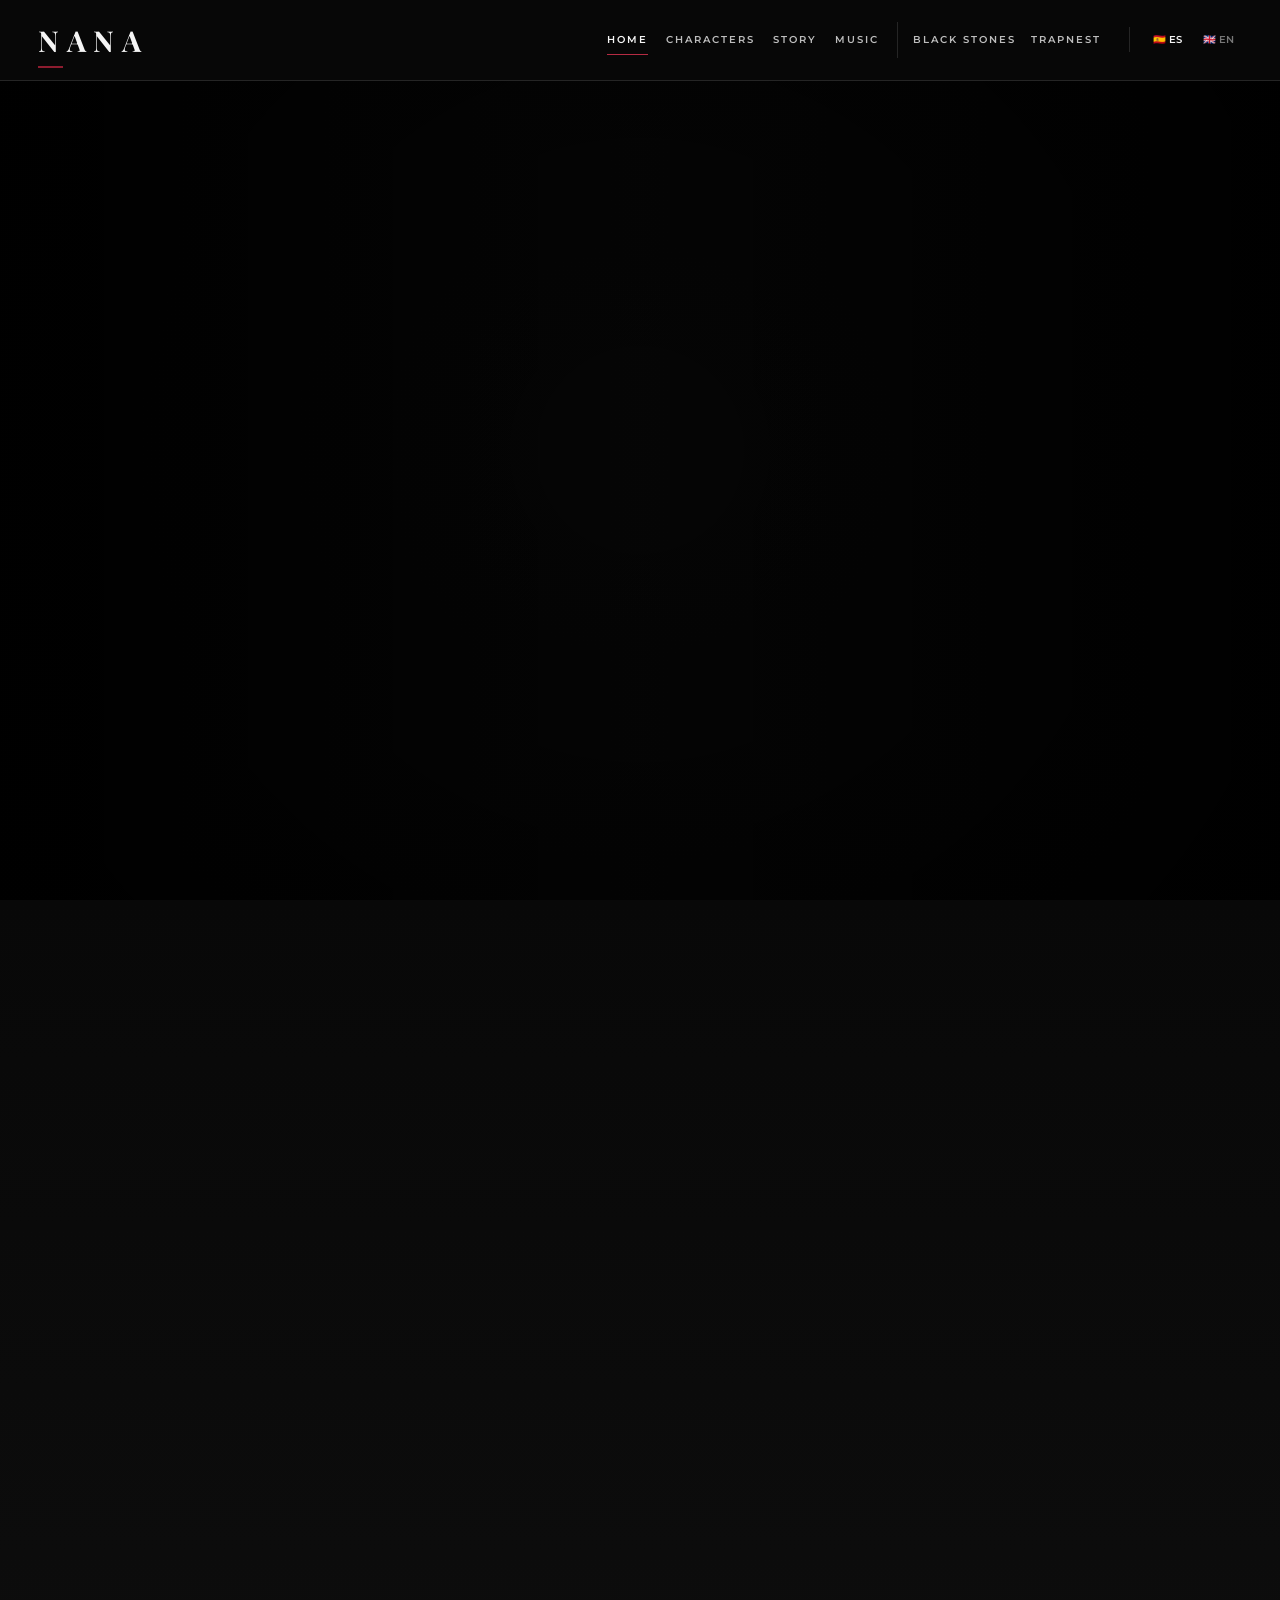
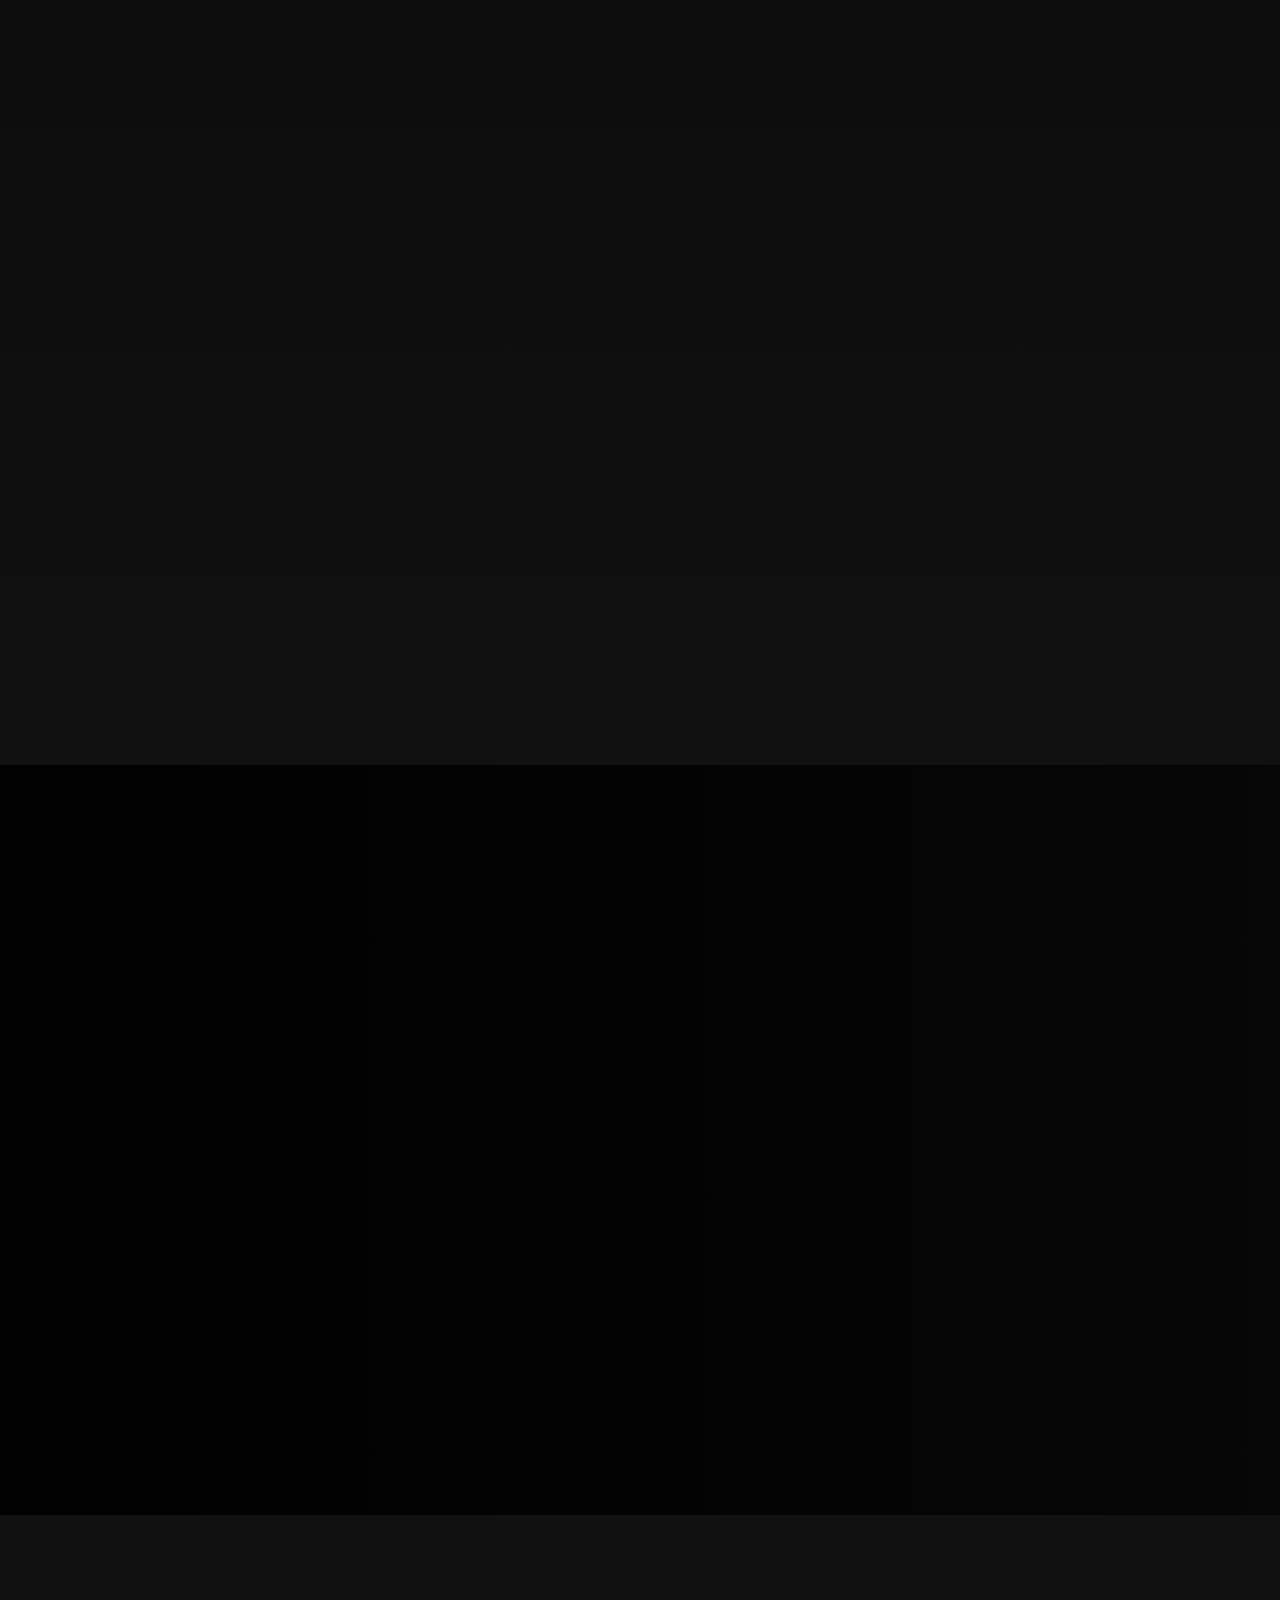
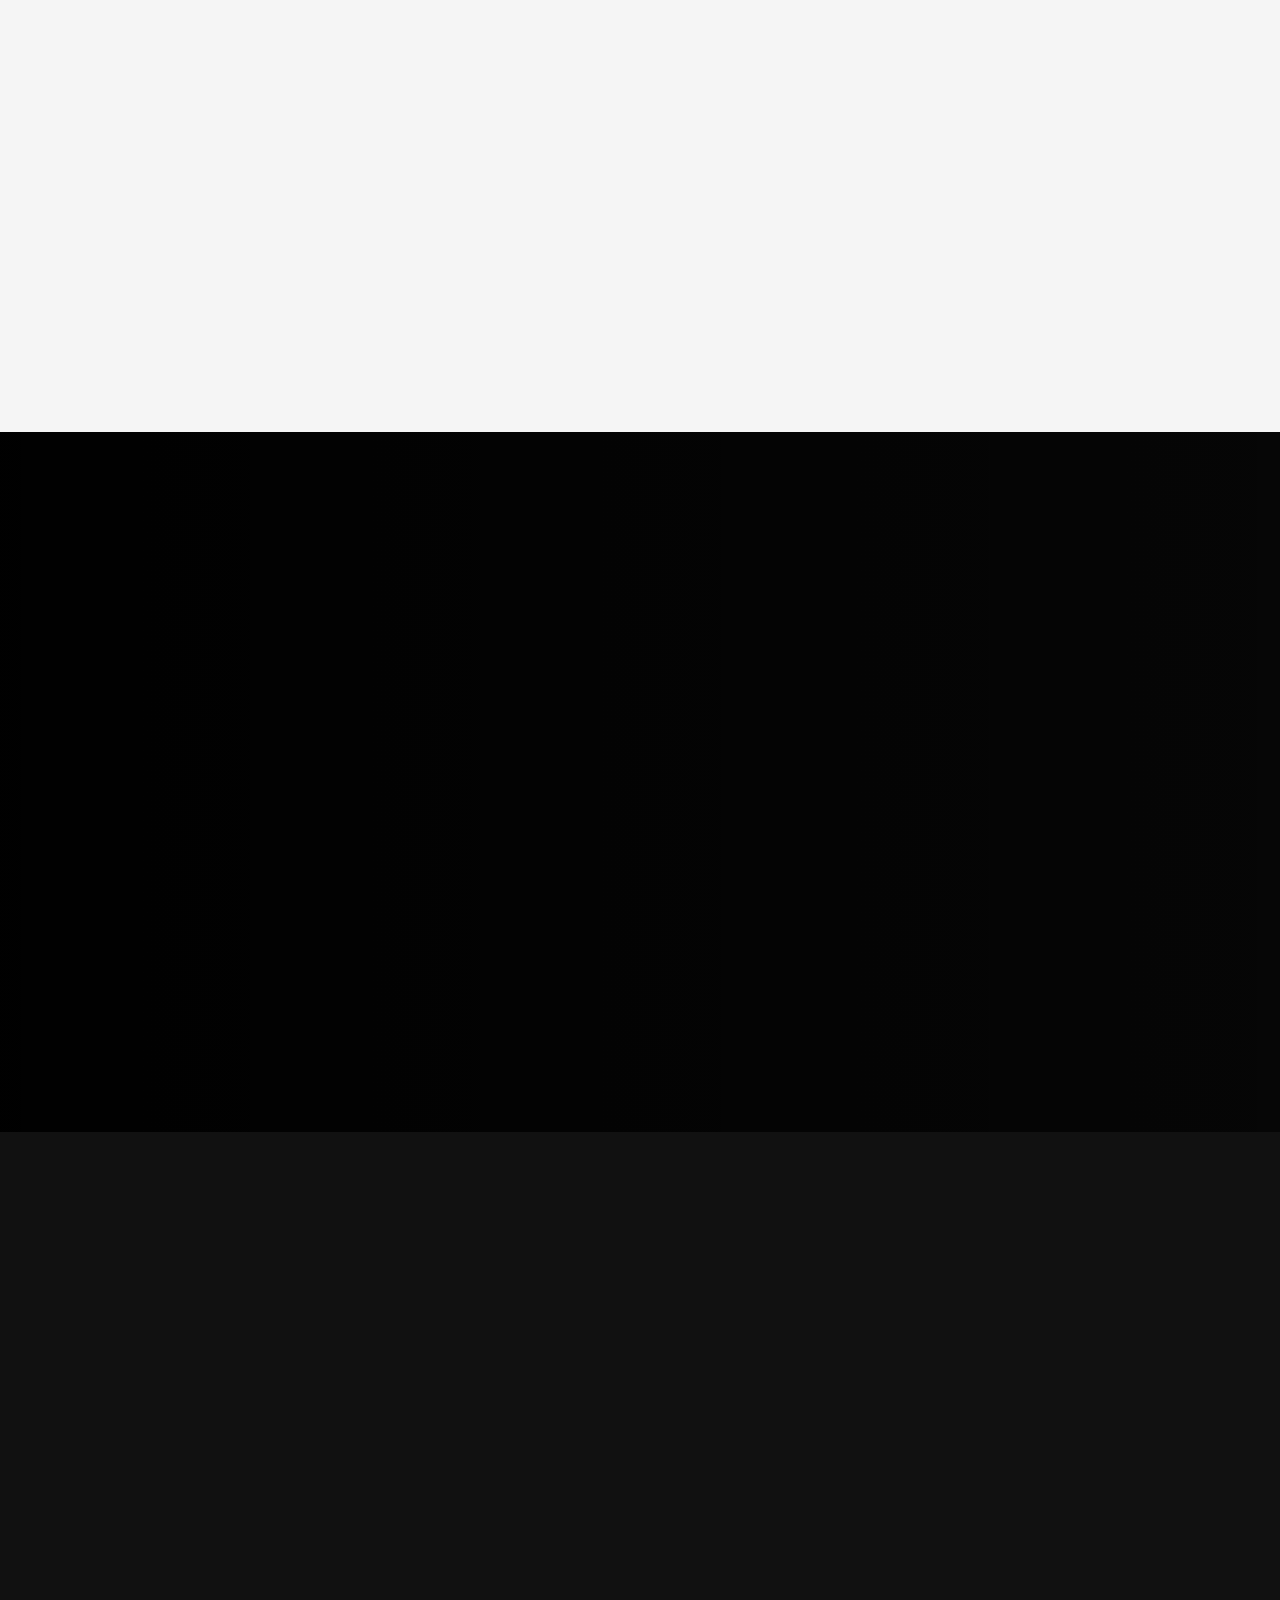
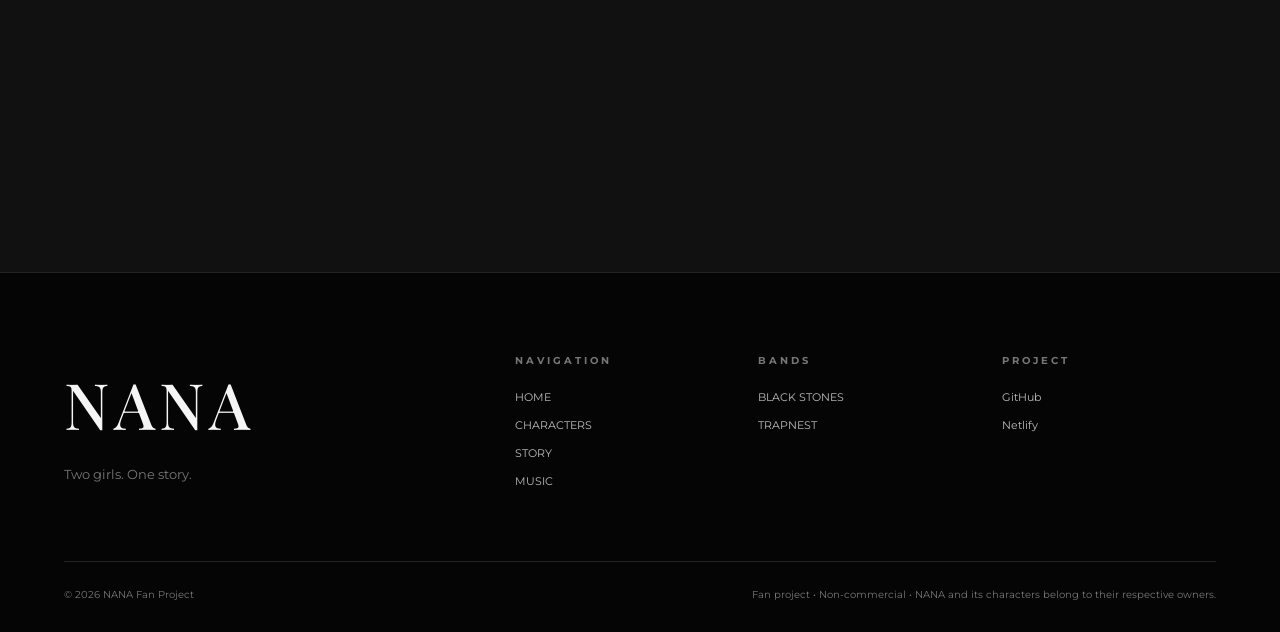
==== index.html @ 5523a21a "Primeros pasos" ====
<!DOCTYPE html>
<html lang="es">

<head>
    <meta charset="UTF-8">
    <meta name="viewport" content="width=device-width, initial-scale=1.0">

    <meta name="description"
        content="NANA — Fan website dedicado al anime y manga de Ai Yazawa. Descubre sus personajes, historia, bandas y música.">

    <title>NANA — Two Girls. One Story.</title>

    <!-- Google Fonts -->
    <link rel="preconnect" href="https://fonts.googleapis.com">
    <link rel="preconnect" href="https://fonts.gstatic.com" crossorigin>

    <link
        href="https://fonts.googleapis.com/css2?family=Montserrat:wght@300;400;500;600;700&family=Playfair+Display:wght@400;500;600;700&display=swap"
        rel="stylesheet">

    <!-- CSS -->
    <link rel="stylesheet" href="css/style.css">
    <link rel="stylesheet" href="css/responsive.css">
</head>

<body>

    <!-- =========================
         NAVBAR
    ========================== -->

    <header class="navbar">

        <div class="nav-container">

            <a href="index.html" class="logo">
                NANA
            </a>

            <button class="menu-toggle" id="menuToggle" aria-label="Abrir menú">
                <span></span>
                <span></span>
                <span></span>
            </button>

            <nav class="nav-menu" id="navMenu">

                <a href="index.html" class="nav-link active" data-i18n="nav.home">
                    HOME
                </a>

                <a href="pages/personajes.html" class="nav-link" data-i18n="nav.characters">
                    CHARACTERS
                </a>

                <a href="pages/historia.html" class="nav-link" data-i18n="nav.story">
                    STORY
                </a>

                <a href="pages/musica.html" class="nav-link" data-i18n="nav.music">
                    MUSIC
                </a>

                <div class="nav-bands">

                    <a href="pages/black-stones.html" class="nav-link">
                        BLACK STONES
                    </a>

                    <a href="pages/trapnest.html" class="nav-link">
                        TRAPNEST
                    </a>

                </div>

                <!-- Language selector -->

                <div class="language-selector">

                    <button class="language-btn active" data-language="es">
                        🇪🇸 ES
                    </button>

                    <button class="language-btn" data-language="en">
                        🇬🇧 EN
                    </button>

                </div>

            </nav>

        </div>

    </header>


    <main>

        <!-- =========================
             HERO
        ========================== -->

        <section class="hero">

            <div class="hero-overlay"></div>

            <div class="hero-content reveal">

                <p class="hero-small" data-i18n="hero.small">
                    TOKYO • 707 • NANA
                </p>

                <h1>NANA</h1>

                <h2 data-i18n="hero.title">
                    TWO GIRLS. ONE STORY.
                </h2>

                <p class="hero-description" data-i18n="hero.description">
                    Two strangers. One apartment. A story that would change their lives forever.
                </p>

                <a href="#intro" class="btn btn-primary" data-i18n="hero.button">
                    EXPLORE NANA
                </a>

                <div class="scroll-indicator">

                    <span>↓</span>

                    <p data-i18n="hero.scroll">
                        SCROLL TO DISCOVER
                    </p>

                </div>

            </div>

        </section>


        <!-- =========================
             INTRO
        ========================== -->

        <section class="section intro" id="intro">

            <div class="section-container">

                <div class="section-heading reveal">

                    <span class="section-number">
                        01
                    </span>

                    <p class="section-label" data-i18n="intro.label">
                        THE STORY
                    </p>

                    <h2 data-i18n="intro.title">
                        Two girls.<br>
                        One apartment.<br>
                        One story.
                    </h2>

                    <p class="section-description" data-i18n="intro.description">
                        Nana Osaki and Nana Komatsu couldn't be more different.
                        One dreams of becoming a famous rock singer. The other
                        simply wants to find love and happiness.
                    </p>

                </div>


                <div class="nana-cards">

                    <!-- Nana Osaki -->

                    <article class="nana-card reveal">

                        <div class="card-image">

                            <img
                                src="assets/images/characters/nana-osaki.jpg"
                                alt="Nana Osaki">

                            <div class="card-overlay"></div>

                            <span class="card-number">
                                01
                            </span>

                        </div>

                        <div class="card-content">

                            <p class="character-role">
                                BLACK STONES
                            </p>

                            <h3>
                                Nana Osaki
                            </h3>

                            <p data-i18n="characters.osaki">
                                A passionate punk rock singer determined
                                to make her dream come true.
                            </p>

                            <a href="pages/personajes.html#nana-osaki"
                                class="text-link"
                                data-i18n="general.discover">
                                DISCOVER →
                            </a>

                        </div>

                    </article>


                    <!-- Nana Komatsu -->

                    <article class="nana-card reveal">

                        <div class="card-image">

                            <img
                                src="assets/images/characters/nana-komatsu.jpg"
                                alt="Nana Komatsu">

                            <div class="card-overlay"></div>

                            <span class="card-number">
                                02
                            </span>

                        </div>

                        <div class="card-content">

                            <p class="character-role">
                                TOKYO
                            </p>

                            <h3>
                                Nana Komatsu
                            </h3>

                            <p data-i18n="characters.komatsu">
                                A romantic and emotional girl searching
                                for love, friendship and a place to belong.
                            </p>

                            <a href="pages/personajes.html#nana-komatsu"
                                class="text-link"
                                data-i18n="general.discover">
                                DISCOVER →
                            </a>

                        </div>

                    </article>

                </div>

            </div>

        </section>


        <!-- =========================
             APARTMENT 707
        ========================== -->

        <section class="featured-section apartment">

            <div class="featured-background"></div>

            <div class="featured-overlay"></div>

            <div class="featured-content reveal">

                <span class="section-number">
                    02
                </span>

                <p class="section-label">
                    TOKYO
                </p>

                <h2>
                    APARTMENT<br>
                    <span>707</span>
                </h2>

                <p data-i18n="apartment.description">
                    Two people. One home.
                    A place where friendship, love,
                    dreams and heartbreak collide.
                </p>

                <a href="pages/historia.html"
                    class="btn btn-outline"
                    data-i18n="apartment.button">
                    DISCOVER THE STORY
                </a>

            </div>

        </section>


        <!-- =========================
             BLACK STONES VS TRAPNEST
        ========================== -->

        <section class="section bands-section">

            <div class="section-container">

                <div class="section-heading centered reveal">

                    <span class="section-number">
                        03
                    </span>

                    <p class="section-label" data-i18n="bands.label">
                        THE MUSIC
                    </p>

                    <h2 data-i18n="bands.title">
                        BLACK STONES<br>
                        <span>×</span> TRAPNEST
                    </h2>

                    <p data-i18n="bands.description">
                        Two bands. Two different worlds.
                        One unforgettable soundtrack.
                    </p>

                </div>


                <div class="bands-grid">

                    <!-- BLACK STONES -->

                    <article class="band-card black-stones reveal">

                        <div class="band-image">

                            <img
                                src="assets/images/bands/black-stones.jpg"
                                alt="BLACK STONES">

                        </div>

                        <div class="band-content">

                            <p>
                                NANA OSAKI
                            </p>

                            <h3>
                                BLACK STONES
                            </h3>

                            <span>
                                BLAST
                            </span>

                            <a href="pages/black-stones.html"
                                class="btn btn-small"
                                data-i18n="general.explore">
                                EXPLORE
                            </a>

                        </div>

                    </article>


                    <!-- TRAPNEST -->

                    <article class="band-card trapnest reveal">

                        <div class="band-image">

                            <img
                                src="assets/images/bands/trapnest.jpg"
                                alt="TRAPNEST">

                        </div>

                        <div class="band-content">

                            <p>
                                REIRA • REN • TAKUMI
                            </p>

                            <h3>
                                TRAPNEST
                            </h3>

                            <span>
                                TRAPNEST
                            </span>

                            <a href="pages/trapnest.html"
                                class="btn btn-small"
                                data-i18n="general.explore">
                                EXPLORE
                            </a>

                        </div>

                    </article>

                </div>

            </div>

        </section>


        <!-- =========================
             FEATURED CHARACTERS
        ========================== -->

        <section class="section characters-preview">

            <div class="section-container">

                <div class="section-top reveal">

                    <div>

                        <span class="section-number">
                            04
                        </span>

                        <p class="section-label" data-i18n="characters.label">
                            CHARACTERS
                        </p>

                        <h2 data-i18n="characters.title">
                            THE PEOPLE<br>
                            BEHIND THE STORY
                        </h2>

                    </div>

                    <a href="pages/personajes.html"
                        class="btn btn-outline dark"
                        data-i18n="characters.button">
                        VIEW ALL
                    </a>

                </div>


                <div class="characters-grid">

                    <!-- Character 1 -->

                    <article class="character-card reveal">

                        <div class="character-image">

                            <img
                                src="assets/images/characters/ren.jpg"
                                alt="Ren Honjo">

                        </div>

                        <div class="character-info">

                            <span>
                                TRAPNEST
                            </span>

                            <h3>
                                Ren Honjo
                            </h3>

                        </div>

                    </article>


                    <!-- Character 2 -->

                    <article class="character-card reveal">

                        <div class="character-image">

                            <img
                                src="assets/images/characters/yasu.jpg"
                                alt="Yasu">

                        </div>

                        <div class="character-info">

                            <span>
                                BLACK STONES
                            </span>

                            <h3>
                                Yasu
                            </h3>

                        </div>

                    </article>


                    <!-- Character 3 -->

                    <article class="character-card reveal">

                        <div class="character-image">

                            <img
                                src="assets/images/characters/nobu.jpg"
                                alt="Nobu Terashima">

                        </div>

                        <div class="character-info">

                            <span>
                                BLACK STONES
                            </span>

                            <h3>
                                Nobu Terashima
                            </h3>

                        </div>

                    </article>


                    <!-- Character 4 -->

                    <article class="character-card reveal">

                        <div class="character-image">

                            <img
                                src="assets/images/characters/takumi.jpg"
                                alt="Takumi Ichinose">

                        </div>

                        <div class="character-info">

                            <span>
                                TRAPNEST
                            </span>

                            <h3>
                                Takumi Ichinose
                            </h3>

                        </div>

                    </article>

                </div>

            </div>

        </section>


        <!-- =========================
             MUSIC TEASER
        ========================== -->

        <section class="music-teaser">

            <div class="music-background"></div>

            <div class="music-overlay"></div>

            <div class="music-content reveal">

                <span class="section-number">
                    05
                </span>

                <p class="section-label">
                    NANA MUSIC
                </p>

                <h2>
                    THE SOUNDTRACK<br>
                    <span>OF THEIR LIVES</span>
                </h2>

                <p data-i18n="music.description">
                    From BLACK STONES to TRAPNEST,
                    music is more than a soundtrack.
                    It's part of their story.
                </p>

                <a href="pages/musica.html"
                    class="btn btn-primary"
                    data-i18n="music.button">
                    LISTEN NOW
                </a>

            </div>

        </section>


        <!-- =========================
             STORY TEASER
        ========================== -->

        <section class="section story-preview">

            <div class="section-container">

                <div class="story-layout">

                    <div class="story-text reveal">

                        <span class="section-number">
                            06
                        </span>

                        <p class="section-label" data-i18n="story.label">
                            THE JOURNEY
                        </p>

                        <h2 data-i18n="story.title">
                            TOKYO.<br>
                            707.<br>
                            NANA.
                        </h2>

                        <p data-i18n="story.description">
                            Follow the journey from the first train ride
                            to the moments that changed everything.
                        </p>

                        <a href="pages/historia.html"
                            class="text-link"
                            data-i18n="story.button">
                            EXPLORE THE TIMELINE →
                        </a>

                    </div>


                    <div class="story-visual reveal">

                        <div class="story-line"></div>

                        <div class="story-point">
                            <span>
                                707
                            </span>
                        </div>

                        <div class="story-point">
                            <span>
                                TOKYO
                            </span>
                        </div>

                        <div class="story-point">
                            <span>
                                NANA
                            </span>
                        </div>

                    </div>

                </div>

            </div>

        </section>

    </main>


    <!-- =========================
         FOOTER
    ========================== -->

    <footer class="footer">

        <div class="footer-container">

            <div class="footer-brand">

                <h2>
                    NANA
                </h2>

                <p data-i18n="footer.description">
                    Two girls. One story.
                </p>

            </div>


            <div class="footer-links">

                <div>

                    <h3 data-i18n="footer.navigation">
                        NAVIGATION
                    </h3>

                    <a href="index.html" data-i18n="nav.home">
                        HOME
                    </a>

                    <a href="pages/personajes.html" data-i18n="nav.characters">
                        CHARACTERS
                    </a>

                    <a href="pages/historia.html" data-i18n="nav.story">
                        STORY
                    </a>

                    <a href="pages/musica.html" data-i18n="nav.music">
                        MUSIC
                    </a>

                </div>


                <div>

                    <h3>
                        BANDS
                    </h3>

                    <a href="pages/black-stones.html">
                        BLACK STONES
                    </a>

                    <a href="pages/trapnest.html">
                        TRAPNEST
                    </a>

                </div>


                <div>

                    <h3>
                        PROJECT
                    </h3>

                    <a href="#" target="_blank">
                        GitHub
                    </a>

                    <a href="#" target="_blank">
                        Netlify
                    </a>

                </div>

            </div>

        </div>


        <div class="footer-bottom">

            <p>
                © 2026 NANA Fan Project
            </p>

            <p data-i18n="footer.disclaimer">
                Fan project • Non-commercial • NANA and its characters
                belong to their respective owners.
            </p>

        </div>

    </footer>


    <!-- =========================
         JAVASCRIPT
    ========================== -->

    <script src="js/main.js"></script>
    <script src="js/menu.js"></script>
    <script src="js/language.js"></script>
    <script src="js/animations.js"></script>

</body>

</html>
---- css/style.css ----
/* =========================================================
   NANA WEBSITE
   MAIN STYLESHEET
========================================================= */


/* =========================================================
   01. VARIABLES
========================================================= */

:root {
    --black: #080808;
    --black-soft: #111111;
    --black-light: #181818;

    --gray-dark: #242424;
    --gray: #777;
    --gray-light: #bdbdbd;

    --white: #f5f5f5;
    --white-soft: #dddddd;

    --red: #8d1c2f;
    --red-light: #b52b43;
    --pink: #c46b7d;

    --border: rgba(255, 255, 255, 0.12);

    --font-title: "Playfair Display", serif;
    --font-body: "Montserrat", sans-serif;

    --transition: 0.35s ease;

    --container: 1200px;
}


/* =========================================================
   02. RESET
========================================================= */

* {
    margin: 0;
    padding: 0;
    box-sizing: border-box;
}

html {
    scroll-behavior: smooth;
}

body {
    background: var(--black);
    color: var(--white);
    font-family: var(--font-body);
    font-size: 16px;
    line-height: 1.6;
    overflow-x: hidden;
}

body.modal-open {
    overflow: hidden;
}

img {
    display: block;
    width: 100%;
}

a {
    color: inherit;
    text-decoration: none;
}

button {
    font-family: inherit;
}

ul {
    list-style: none;
}


/* =========================================================
   03. GENERAL
========================================================= */

.section {
    padding: 120px 0;
    background: var(--black);
}

.section-container {
    width: min(90%, var(--container));
    margin: 0 auto;
}

.section-heading {
    max-width: 700px;
    margin-bottom: 70px;
}

.section-heading.centered {
    margin-left: auto;
    margin-right: auto;
    text-align: center;
}

.section-number {
    display: block;
    margin-bottom: 10px;

    color: var(--red-light);

    font-size: 0.75rem;
    font-weight: 600;

    letter-spacing: 4px;
}

.section-label {
    margin-bottom: 18px;

    color: var(--gray-light);

    font-size: 0.75rem;
    font-weight: 600;

    letter-spacing: 5px;
    text-transform: uppercase;
}

.section-heading h2,
.section-top h2,
.story-text h2 {
    font-family: var(--font-title);

    font-size: clamp(2.5rem, 5vw, 5rem);

    font-weight: 500;
    line-height: 1.05;

    letter-spacing: -2px;
}

.section-heading h2 span,
.section-top h2 span {
    color: var(--red-light);
}

.section-description {
    max-width: 650px;
    margin-top: 30px;

    color: var(--gray-light);

    font-size: 0.95rem;
    font-weight: 300;
}


/* =========================================================
   04. BUTTONS
========================================================= */

.btn {
    display: inline-flex;
    align-items: center;
    justify-content: center;

    min-height: 52px;
    padding: 0 30px;

    border: 1px solid transparent;

    font-size: 0.75rem;
    font-weight: 600;

    letter-spacing: 2px;

    transition:
        transform var(--transition),
        background var(--transition),
        color var(--transition),
        border-color var(--transition);

    cursor: pointer;
}

.btn:hover {
    transform: translateY(-3px);
}

.btn-primary {
    background: var(--red);
    color: var(--white);
}

.btn-primary:hover {
    background: var(--red-light);
}

.btn-outline {
    border-color: rgba(255, 255, 255, 0.5);
    color: var(--white);
    background: transparent;
}

.btn-outline:hover {
    border-color: var(--white);
    background: var(--white);
    color: var(--black);
}

.btn-outline.dark {
    border-color: var(--gray-dark);
    color: var(--black);
}

.btn-outline.dark:hover {
    background: var(--black);
    border-color: var(--black);
    color: var(--white);
}

.btn-small {
    min-height: 42px;
    padding: 0 22px;

    border: 1px solid rgba(255, 255, 255, 0.4);

    font-size: 0.68rem;
}

.text-link {
    display: inline-block;

    margin-top: 20px;

    font-size: 0.7rem;
    font-weight: 600;

    letter-spacing: 2px;

    transition:
        color var(--transition),
        transform var(--transition);
}

.text-link:hover {
    color: var(--red-light);
    transform: translateX(5px);
}


/* =========================================================
   05. NAVBAR
========================================================= */

.navbar {
    position: fixed;

    top: 0;
    left: 0;

    width: 100%;

    z-index: 1000;

    background: rgba(8, 8, 8, 0.88);

    border-bottom: 1px solid var(--border);

    backdrop-filter: blur(12px);
}

.nav-container {
    width: min(94%, 1400px);
    min-height: 80px;

    margin: 0 auto;

    display: flex;
    align-items: center;
    justify-content: space-between;
}

.logo {
    position: relative;

    font-family: var(--font-title);

    font-size: 1.8rem;
    font-weight: 700;

    letter-spacing: 8px;
}

.logo::after {
    content: "";

    position: absolute;

    left: 0;
    bottom: -5px;

    width: 25px;
    height: 2px;

    background: var(--red);
}

.nav-menu {
    display: flex;
    align-items: center;
    gap: 25px;
}

.nav-link {
    position: relative;

    padding: 10px 0;

    color: var(--gray-light);

    font-size: 0.65rem;
    font-weight: 600;

    letter-spacing: 2px;

    transition: color var(--transition);
}

.nav-link::after {
    content: "";

    position: absolute;

    left: 0;
    bottom: 3px;

    width: 0;
    height: 1px;

    background: var(--red-light);

    transition: width var(--transition);
}

.nav-link:hover,
.nav-link.active {
    color: var(--white);
}

.nav-link:hover::after,
.nav-link.active::after {
    width: 100%;
}

.nav-bands {
    display: flex;
    align-items: center;
    gap: 20px;

    padding-left: 20px;

    border-left: 1px solid var(--border);
}

.language-selector {
    display: flex;
    align-items: center;
    gap: 5px;

    margin-left: 10px;

    padding-left: 20px;

    border-left: 1px solid var(--border);
}

.language-btn {
    border: 0;

    padding: 6px 8px;

    background: transparent;

    color: var(--gray);

    font-size: 0.65rem;
    font-weight: 600;

    cursor: pointer;

    transition: color var(--transition);
}

.language-btn:hover,
.language-btn.active {
    color: var(--white);
}

.menu-toggle {
    display: none;

    width: 42px;
    height: 42px;

    border: 0;

    background: transparent;

    cursor: pointer;
}

.menu-toggle span {
    display: block;

    width: 24px;
    height: 2px;

    margin: 5px auto;

    background: var(--white);

    transition: var(--transition);
}


/* =========================================================
   06. HERO
========================================================= */

.hero {
    position: relative;

    min-height: 100vh;

    display: flex;
    align-items: center;
    justify-content: center;

    background:
        linear-gradient(
            90deg,
            rgba(0, 0, 0, 0.9),
            rgba(0, 0, 0, 0.35),
            rgba(0, 0, 0, 0.85)
        ),
        url("../assets/images/backgrounds/hero.jpg")
        center / cover no-repeat;
}

.hero-overlay {
    position: absolute;
    inset: 0;

    background:
        radial-gradient(
            circle at center,
            transparent 0%,
            rgba(0, 0, 0, 0.45) 60%,
            rgba(0, 0, 0, 0.9) 100%
        );
}

.hero-content {
    position: relative;

    z-index: 2;

    width: min(90%, 1000px);

    text-align: center;
}

.hero-small {
    margin-bottom: 25px;

    color: var(--gray-light);

    font-size: 0.7rem;
    font-weight: 600;

    letter-spacing: 6px;
}

.hero h1 {
    font-family: var(--font-title);

    font-size: clamp(6rem, 18vw, 15rem);

    font-weight: 500;

    line-height: 0.8;

    letter-spacing: 15px;

    text-shadow:
        0 0 40px rgba(0, 0, 0, 0.8);
}

.hero h2 {
    margin-top: 35px;

    font-size: clamp(0.8rem, 2vw, 1.2rem);

    font-weight: 500;

    letter-spacing: 8px;
}

.hero-description {
    max-width: 600px;

    margin: 25px auto 35px;

    color: var(--gray-light);

    font-size: 0.9rem;
    font-weight: 300;
}

.scroll-indicator {
    margin-top: 70px;

    color: var(--gray-light);

    animation: floating 2s ease-in-out infinite;
}

.scroll-indicator span {
    display: block;

    margin-bottom: 8px;

    color: var(--red-light);

    font-size: 1.4rem;
}

.scroll-indicator p {
    font-size: 0.6rem;

    letter-spacing: 3px;
}


/* =========================================================
   07. INTRO
========================================================= */

.intro {
    background:
        linear-gradient(
            180deg,
            var(--black),
            var(--black-soft)
        );
}

.nana-cards {
    display: grid;

    grid-template-columns: repeat(2, 1fr);

    gap: 35px;
}

.nana-card {
    background: var(--black-light);

    border: 1px solid var(--border);

    overflow: hidden;

    transition:
        transform var(--transition),
        border-color var(--transition);
}

.nana-card:hover {
    transform: translateY(-10px);

    border-color: rgba(181, 43, 67, 0.5);
}

.card-image {
    position: relative;

    height: 550px;

    overflow: hidden;
}

.card-image img {
    height: 100%;

    object-fit: cover;

    filter: grayscale(25%);

    transition:
        transform 0.7s ease,
        filter 0.7s ease;
}

.nana-card:hover .card-image img {
    transform: scale(1.06);

    filter: grayscale(0%);
}

.card-overlay {
    position: absolute;
    inset: 0;

    background:
        linear-gradient(
            to top,
            rgba(0, 0, 0, 0.8),
            transparent 50%
        );
}

.card-number {
    position: absolute;

    top: 25px;
    left: 25px;

    font-size: 0.7rem;

    letter-spacing: 3px;
}

.card-content {
    padding: 35px;
}

.character-role {
    margin-bottom: 10px;

    color: var(--red-light);

    font-size: 0.65rem;
    font-weight: 600;

    letter-spacing: 3px;
}

.card-content h3 {
    margin-bottom: 15px;

    font-family: var(--font-title);

    font-size: 2.2rem;

    font-weight: 500;
}

.card-content p {
    color: var(--gray-light);

    font-size: 0.85rem;
    font-weight: 300;
}


/* =========================================================
   08. FEATURED SECTIONS
========================================================= */

.featured-section {
    position: relative;

    min-height: 750px;

    display: flex;
    align-items: center;

    overflow: hidden;
}

.featured-background {
    position: absolute;
    inset: 0;

    background:
        url("../assets/images/backgrounds/tokyo.jpg")
        center / cover no-repeat;

    transform: scale(1.05);
}

.featured-overlay {
    position: absolute;
    inset: 0;

    background:
        linear-gradient(
            90deg,
            rgba(0, 0, 0, 0.9) 0%,
            rgba(0, 0, 0, 0.65) 45%,
            rgba(0, 0, 0, 0.2) 100%
        );
}

.featured-content {
    position: relative;

    z-index: 2;

    width: min(90%, var(--container));

    margin: 0 auto;
}

.featured-content h2 {
    margin-bottom: 25px;

    font-family: var(--font-title);

    font-size: clamp(4rem, 9vw, 9rem);

    font-weight: 500;

    line-height: 0.85;
}

.featured-content h2 span {
    color: var(--red-light);
}

.featured-content > p:not(.section-label) {
    max-width: 450px;

    margin-bottom: 35px;

    color: var(--gray-light);

    font-weight: 300;
}


/* =========================================================
   09. BANDS
========================================================= */

.bands-section {
    background: var(--black-soft);
}

.bands-grid {
    display: grid;

    grid-template-columns: repeat(2, 1fr);

    gap: 25px;
}

.band-card {
    position: relative;

    min-height: 600px;

    overflow: hidden;

    border: 1px solid var(--border);
}

.band-image {
    position: absolute;
    inset: 0;
}

.band-image::after {
    content: "";

    position: absolute;
    inset: 0;

    background:
        linear-gradient(
            to top,
            rgba(0, 0, 0, 0.95),
            rgba(0, 0, 0, 0.1)
        );
}

.band-image img {
    width: 100%;
    height: 100%;

    object-fit: cover;

    transition: transform 0.8s ease;
}

.band-card:hover .band-image img {
    transform: scale(1.08);
}

.band-content {
    position: absolute;

    left: 45px;
    bottom: 45px;

    z-index: 2;
}

.band-content p {
    margin-bottom: 8px;

    color: var(--gray-light);

    font-size: 0.65rem;
    font-weight: 600;

    letter-spacing: 3px;
}

.band-content h3 {
    margin-bottom: 5px;

    font-family: var(--font-title);

    font-size: clamp(2.5rem, 5vw, 5rem);

    font-weight: 500;
}

.band-content > span {
    display: block;

    margin-bottom: 25px;

    color: var(--red-light);

    font-size: 0.65rem;

    letter-spacing: 4px;
}


/* =========================================================
   10. CHARACTERS PREVIEW
========================================================= */

.characters-preview {
    background: var(--white);
    color: var(--black);
}

.section-top {
    display: flex;
    align-items: flex-end;
    justify-content: space-between;

    gap: 30px;

    margin-bottom: 60px;
}

.section-top .section-number,
.section-top .section-label {
    color: var(--red);
}

.characters-grid {
    display: grid;

    grid-template-columns: repeat(4, 1fr);

    gap: 20px;
}

.character-card {
    position: relative;

    min-height: 480px;

    overflow: hidden;

    background: var(--black);
}

.character-image {
    position: absolute;
    inset: 0;
}

.character-image::after {
    content: "";

    position: absolute;
    inset: 0;

    background:
        linear-gradient(
            to top,
            rgba(0, 0, 0, 0.95),
            transparent 60%
        );
}

.character-image img {
    width: 100%;
    height: 100%;

    object-fit: cover;

    filter: grayscale(50%);

    transition:
        transform 0.7s ease,
        filter 0.7s ease;
}

.character-card:hover .character-image img {
    transform: scale(1.07);

    filter: grayscale(0%);
}

.character-info {
    position: absolute;

    left: 25px;
    right: 25px;
    bottom: 25px;

    z-index: 2;
}

.character-info span {
    color: var(--pink);

    font-size: 0.6rem;
    font-weight: 600;

    letter-spacing: 2px;
}

.character-info h3 {
    margin-top: 5px;

    color: var(--white);

    font-family: var(--font-title);

    font-size: 1.8rem;

    font-weight: 500;
}


/* =========================================================
   11. MUSIC TEASER
========================================================= */

.music-teaser {
    position: relative;

    min-height: 700px;

    display: flex;
    align-items: center;

    overflow: hidden;
}

.music-background {
    position: absolute;
    inset: 0;

    background:
        url("../assets/images/backgrounds/concert.jpg")
        center / cover no-repeat;
}

.music-overlay {
    position: absolute;
    inset: 0;

    background:
        linear-gradient(
            90deg,
            rgba(0, 0, 0, 0.95),
            rgba(0, 0, 0, 0.6),
            rgba(0, 0, 0, 0.3)
        );
}

.music-content {
    position: relative;

    z-index: 2;

    width: min(90%, var(--container));

    margin: 0 auto;
}

.music-content h2 {
    margin-bottom: 25px;

    font-family: var(--font-title);

    font-size: clamp(3rem, 7vw, 7rem);

    font-weight: 500;

    line-height: 0.9;
}

.music-content h2 span {
    color: var(--red-light);
}

.music-content > p:not(.section-label) {
    max-width: 500px;

    margin-bottom: 35px;

    color: var(--gray-light);

    font-weight: 300;
}


/* =========================================================
   12. STORY
========================================================= */

.story-preview {
    background: var(--black-soft);
}

.story-layout {
    display: grid;

    grid-template-columns: 1fr 1fr;

    gap: 100px;

    align-items: center;
}

.story-text h2 {
    margin-bottom: 30px;
}

.story-text > p:not(.section-label) {
    max-width: 500px;

    margin-bottom: 30px;

    color: var(--gray-light);

    font-weight: 300;
}

.story-visual {
    position: relative;

    min-height: 500px;

    display: flex;
    flex-direction: column;
    justify-content: space-between;

    padding: 50px 0;
}

.story-line {
    position: absolute;

    top: 50px;
    bottom: 50px;

    left: 50%;

    width: 1px;

    background: var(--red);

    transform: translateX(-50%);
}

.story-point {
    position: relative;

    z-index: 2;

    width: 100%;

    display: flex;
    align-items: center;
    justify-content: center;
}

.story-point::before {
    content: "";

    position: absolute;

    width: 18px;
    height: 18px;

    border: 2px solid var(--red);

    background: var(--black-soft);

    border-radius: 50%;
}

.story-point span {
    position: absolute;

    left: calc(50% + 35px);

    color: var(--gray-light);

    font-size: 0.65rem;
    font-weight: 600;

    letter-spacing: 3px;
}


/* =========================================================
   13. PAGE HERO
========================================================= */

.page-hero {
    position: relative;

    min-height: 60vh;

    display: flex;
    align-items: flex-end;

    padding-bottom: 100px;

    background:
        linear-gradient(
            90deg,
            rgba(0, 0, 0, 0.9),
            rgba(0, 0, 0, 0.4)
        ),
        url("../assets/images/backgrounds/hero.jpg")
        center / cover no-repeat;
}

.page-hero-overlay {
    position: absolute;
    inset: 0;

    background:
        linear-gradient(
            to top,
            rgba(8, 8, 8, 1),
            transparent 70%
        );
}

.page-hero-content {
    position: relative;

    z-index: 2;

    width: min(90%, var(--container));

    margin: 0 auto;
}

.page-hero h1 {
    font-family: var(--font-title);

    font-size: clamp(4rem, 10vw, 9rem);

    font-weight: 500;

    line-height: 0.9;
}

.page-hero p:not(.section-label) {
    max-width: 600px;

    margin-top: 25px;

    color: var(--gray-light);

    font-weight: 300;
}


/* =========================================================
   14. CHARACTERS PAGE
========================================================= */

.characters-page {
    padding: 100px 0;

    background: var(--black);
}

.character-filters {
    display: flex;
    flex-wrap: wrap;

    gap: 10px;

    margin-bottom: 100px;

    padding-bottom: 25px;

    border-bottom: 1px solid var(--border);
}

.filter-btn {
    padding: 12px 20px;

    border: 1px solid var(--border);

    background: transparent;

    color: var(--gray-light);

    font-size: 0.65rem;
    font-weight: 600;

    letter-spacing: 2px;

    cursor: pointer;

    transition:
        background var(--transition),
        color var(--transition),
        border-color var(--transition);
}

.filter-btn:hover,
.filter-btn.active {
    background: var(--red);
    border-color: var(--red);

    color: var(--white);
}

.character-section {
    margin-bottom: 120px;
}

.character-section-heading {
    display: flex;
    align-items: flex-start;

    gap: 25px;

    margin-bottom: 45px;
}

.character-section-heading h2 {
    font-family: var(--font-title);

    font-size: clamp(2.5rem, 5vw, 5rem);

    font-weight: 500;

    line-height: 1;
}

.character-catalog {
    display: grid;

    grid-template-columns: repeat(2, 1fr);

    gap: 25px;
}

.character-profile {
    display: grid;

    grid-template-columns: 45% 55%;

    min-height: 300px;

    background: var(--black-light);

    border: 1px solid var(--border);

    overflow: hidden;

    transition:
        transform var(--transition),
        border-color var(--transition);
}

.character-profile:hover {
    transform: translateY(-7px);

    border-color: rgba(181, 43, 67, 0.5);
}

.character-profile-image {
    position: relative;

    overflow: hidden;
}

.character-profile-image img {
    width: 100%;
    height: 100%;

    object-fit: cover;

    filter: grayscale(30%);

    transition:
        transform 0.7s ease,
        filter 0.7s ease;
}

.character-profile:hover .character-profile-image img {
    transform: scale(1.07);

    filter: grayscale(0%);
}

.character-profile-number {
    position: absolute;

    top: 15px;
    left: 15px;

    font-size: 0.65rem;

    letter-spacing: 2px;
}

.character-profile-content {
    display: flex;
    flex-direction: column;
    justify-content: center;

    padding: 35px;
}

.character-profile-content > span {
    margin-bottom: 8px;

    color: var(--red-light);

    font-size: 0.6rem;
    font-weight: 600;

    letter-spacing: 3px;
}

.character-profile-content h3 {
    margin-bottom: 15px;

    font-family: var(--font-title);

    font-size: 2rem;

    font-weight: 500;
}

.character-profile-content p {
    color: var(--gray-light);

    font-size: 0.8rem;
    font-weight: 300;
}

.character-more {
    width: fit-content;

    margin-top: 20px;

    padding: 0;

    border: 0;

    background: transparent;

    color: var(--white);

    font-size: 0.65rem;
    font-weight: 600;

    letter-spacing: 2px;

    cursor: pointer;

    transition: color var(--transition);
}

.character-more:hover {
    color: var(--red-light);
}


/* =========================================================
   15. CHARACTER MODAL
========================================================= */

.character-modal {
    position: fixed;

    inset: 0;

    z-index: 2000;

    display: none;

    align-items: center;
    justify-content: center;

    padding: 30px;

    background: rgba(0, 0, 0, 0.85);

    backdrop-filter: blur(8px);
}

.character-modal.active {
    display: flex;
}

.modal-overlay {
    position: absolute;
    inset: 0;
}

.modal-content {
    position: relative;

    z-index: 2;

    width: min(900px, 100%);

    display: grid;

    grid-template-columns: 40% 60%;

    background: var(--black-light);

    border: 1px solid var(--border);

    box-shadow: 0 30px 80px rgba(0, 0, 0, 0.7);

    animation: modalAppear 0.35s ease;
}

.modal-close {
    position: absolute;

    top: 15px;
    right: 15px;

    z-index: 5;

    width: 40px;
    height: 40px;

    border: 1px solid var(--border);

    background: rgba(0, 0, 0, 0.5);

    color: var(--white);

    font-size: 1.5rem;

    cursor: pointer;

    transition: background var(--transition);
}

.modal-close:hover {
    background: var(--red);
}

.modal-image {
    min-height: 500px;
}

.modal-image img {
    width: 100%;
    height: 100%;

    object-fit: cover;
}

.modal-info {
    display: flex;
    flex-direction: column;
    justify-content: center;

    padding: 50px;
}

.modal-info > span {
    margin-bottom: 10px;

    color: var(--red-light);

    font-size: 0.65rem;
    font-weight: 600;

    letter-spacing: 3px;
}

.modal-info h2 {
    margin-bottom: 25px;

    font-family: var(--font-title);

    font-size: 3.5rem;

    font-weight: 500;
}

.modal-info p {
    color: var(--gray-light);

    font-weight: 300;
}


/* =========================================================
   16. FOOTER
========================================================= */

.footer {
    padding: 80px 0 30px;

    background: #050505;

    border-top: 1px solid var(--border);
}

.footer-container {
    width: min(90%, var(--container));

    margin: 0 auto;

    display: grid;

    grid-template-columns: 1fr 2fr;

    gap: 100px;
}

.footer-brand h2 {
    font-family: var(--font-title);

    font-size: 4rem;

    font-weight: 500;

    letter-spacing: 5px;
}

.footer-brand p {
    margin-top: 10px;

    color: var(--gray);

    font-size: 0.8rem;
}

.footer-links {
    display: grid;

    grid-template-columns: repeat(3, 1fr);

    gap: 30px;
}

.footer-links h3 {
    margin-bottom: 20px;

    color: var(--gray);

    font-size: 0.65rem;

    letter-spacing: 3px;
}

.footer-links a {
    display: block;

    margin-bottom: 10px;

    color: var(--gray-light);

    font-size: 0.7rem;

    transition: color var(--transition);
}

.footer-links a:hover {
    color: var(--red-light);
}

.footer-bottom {
    width: min(90%, var(--container));

    margin: 60px auto 0;
    padding-top: 25px;

    display: flex;
    justify-content: space-between;

    gap: 30px;

    border-top: 1px solid var(--border);

    color: var(--gray);

    font-size: 0.6rem;
}


/* =========================================================
   17. ANIMATIONS
========================================================= */

.reveal {
    opacity: 0;

    transform: translateY(40px);

    transition:
        opacity 0.8s ease,
        transform 0.8s ease;
}

.reveal.visible {
    opacity: 1;

    transform: translateY(0);
}

@keyframes floating {

    0%,
    100% {
        transform: translateY(0);
    }

    50% {
        transform: translateY(8px);
    }
}

@keyframes modalAppear {

    from {
        opacity: 0;
        transform: scale(0.95) translateY(20px);
    }

    to {
        opacity: 1;
        transform: scale(1) translateY(0);
    }
}


/* =========================================================
   18. HIDDEN ELEMENTS
========================================================= */

.character-profile.hidden {
    display: none;
}


/* =========================================================
   19. SELECTION
========================================================= */

::selection {
    background: var(--red);
    color: var(--white);
}


/* =========================================================
   20. SCROLLBAR
========================================================= */

::-webkit-scrollbar {
    width: 8px;
}

::-webkit-scrollbar-track {
    background: var(--black);
}

::-webkit-scrollbar-thumb {
    background: var(--gray-dark);
}

::-webkit-scrollbar-thumb:hover {
    background: var(--red);
}
---- css/responsive.css ----
/* =========================================================
   NANA WEBSITE
   RESPONSIVE STYLESHEET
========================================================= */


/* =========================================================
   01. LARGE SCREENS
   1440px+
========================================================= */

@media (min-width: 1440px) {

    .section {
        padding: 150px 0;
    }

    .nav-container {
        min-height: 90px;
    }

    .hero h1 {
        font-size: 15rem;
    }

    .card-image {
        height: 650px;
    }

    .character-card {
        min-height: 550px;
    }

}


/* =========================================================
   02. LAPTOP
   1200px - 1439px
========================================================= */

@media (max-width: 1439px) {

    .nav-menu {
        gap: 18px;
    }

    .nav-bands {
        gap: 15px;
        padding-left: 15px;
    }

    .language-selector {
        padding-left: 15px;
    }

    .characters-grid {
        grid-template-columns: repeat(4, 1fr);
    }

}


/* =========================================================
   03. SMALL LAPTOP / LARGE TABLET
   992px - 1199px
========================================================= */

@media (max-width: 1199px) {

    /* NAV */

    .nav-menu {
        gap: 15px;
    }

    .nav-link {
        font-size: 0.6rem;
    }

    .nav-bands {
        gap: 12px;
        padding-left: 12px;
    }

    .language-selector {
        margin-left: 5px;
        padding-left: 12px;
    }


    /* GENERAL */

    .section {
        padding: 100px 0;
    }


    /* HERO */

    .hero h1 {
        font-size: clamp(6rem, 15vw, 11rem);
    }


    /* INTRO */

    .card-image {
        height: 480px;
    }


    /* CHARACTERS */

    .characters-grid {
        grid-template-columns: repeat(2, 1fr);
    }

    .character-card {
        min-height: 450px;
    }


    /* CHARACTER PAGE */

    .character-catalog {
        grid-template-columns: 1fr;
    }


    /* STORY */

    .story-layout {
        gap: 60px;
    }


    /* FOOTER */

    .footer-container {
        gap: 60px;
    }

}


/* =========================================================
   04. TABLET
   768px - 991px
========================================================= */

@media (max-width: 991px) {

    /* =====================================================
       NAVBAR
    ===================================================== */

    .nav-container {
        min-height: 75px;
    }

    .menu-toggle {
        display: block;

        position: relative;

        z-index: 1100;
    }

    .menu-toggle.active span:nth-child(1) {
        transform: translateY(7px) rotate(45deg);
    }

    .menu-toggle.active span:nth-child(2) {
        opacity: 0;
    }

    .menu-toggle.active span:nth-child(3) {
        transform: translateY(-7px) rotate(-45deg);
    }

    .nav-menu {
        position: fixed;

        top: 0;
        right: -100%;

        width: min(380px, 85%);

        height: 100vh;

        padding: 110px 40px 40px;

        display: flex;
        flex-direction: column;
        align-items: flex-start;

        gap: 10px;

        background: rgba(8, 8, 8, 0.98);

        border-left: 1px solid var(--border);

        overflow-y: auto;

        transition: right 0.4s ease;
    }

    .nav-menu.active {
        right: 0;
    }

    .nav-link {
        width: 100%;

        padding: 12px 0;

        font-size: 0.75rem;
    }

    .nav-bands {
        width: 100%;

        display: flex;
        flex-direction: column;
        align-items: flex-start;

        gap: 0;

        padding: 10px 0 0;

        border-left: 0;
        border-top: 1px solid var(--border);
    }

    .language-selector {
        width: 100%;

        margin: 15px 0 0;
        padding: 15px 0 0;

        border-left: 0;
        border-top: 1px solid var(--border);
    }


    /* =====================================================
       HERO
    ===================================================== */

    .hero {
        min-height: 90vh;
    }

    .hero h1 {
        font-size: clamp(5rem, 18vw, 9rem);

        letter-spacing: 8px;
    }

    .hero h2 {
        letter-spacing: 5px;
    }


    /* =====================================================
       INTRO
    ===================================================== */

    .nana-cards {
        grid-template-columns: 1fr;

        max-width: 700px;

        margin: 0 auto;
    }

    .card-image {
        height: 550px;
    }


    /* =====================================================
       FEATURED
    ===================================================== */

    .featured-section {
        min-height: 650px;
    }

    .featured-content h2 {
        font-size: clamp(4rem, 12vw, 8rem);
    }


    /* =====================================================
       BANDS
    ===================================================== */

    .bands-grid {
        grid-template-columns: 1fr;
    }

    .band-card {
        min-height: 550px;
    }


    /* =====================================================
       CHARACTERS
    ===================================================== */

    .characters-grid {
        grid-template-columns: repeat(2, 1fr);
    }

    .character-card {
        min-height: 500px;
    }


    /* =====================================================
       MUSIC
    ===================================================== */

    .music-teaser {
        min-height: 650px;
    }


    /* =====================================================
       STORY
    ===================================================== */

    .story-layout {
        grid-template-columns: 1fr;

        gap: 60px;
    }

    .story-visual {
        min-height: 400px;
    }


    /* =====================================================
       CHARACTER PAGE
    ===================================================== */

    .characters-page {
        padding: 80px 0;
    }

    .character-filters {
        margin-bottom: 70px;
    }

    .character-section {
        margin-bottom: 90px;
    }

    .character-catalog {
        grid-template-columns: 1fr;
    }


    /* =====================================================
       MODAL
    ===================================================== */

    .modal-content {
        width: min(700px, 100%);

        grid-template-columns: 1fr;
    }

    .modal-image {
        height: 350px;

        min-height: 0;
    }

    .modal-info {
        padding: 35px;
    }

    .modal-info h2 {
        font-size: 2.8rem;
    }


    /* =====================================================
       FOOTER
    ===================================================== */

    .footer-container {
        grid-template-columns: 1fr;

        gap: 50px;
    }

}


/* =========================================================
   05. MOBILE
   576px - 767px
========================================================= */

@media (max-width: 767px) {

    /* =====================================================
       GENERAL
    ===================================================== */

    body {
        font-size: 15px;
    }

    .section {
        padding: 80px 0;
    }

    .section-container {
        width: 88%;
    }


    /* =====================================================
       NAV
    ===================================================== */

    .nav-container {
        min-height: 70px;
    }

    .logo {
        font-size: 1.5rem;

        letter-spacing: 6px;
    }

    .nav-menu {
        width: 100%;

        padding-left: 30px;
        padding-right: 30px;
    }


    /* =====================================================
       HERO
    ===================================================== */

    .hero {
        min-height: 100svh;

        background-position: center;
    }

    .hero-content {
        width: 88%;
    }

    .hero-small {
        margin-bottom: 20px;

        font-size: 0.6rem;

        letter-spacing: 3px;
    }

    .hero h1 {
        font-size: clamp(4rem, 22vw, 7rem);

        letter-spacing: 5px;
    }

    .hero h2 {
        margin-top: 25px;

        font-size: 0.75rem;

        letter-spacing: 4px;
    }

    .hero-description {
        margin: 20px auto 30px;

        font-size: 0.8rem;
    }

    .scroll-indicator {
        margin-top: 45px;
    }


    /* =====================================================
       SECTION HEADINGS
    ===================================================== */

    .section-heading {
        margin-bottom: 50px;
    }

    .section-heading h2,
    .section-top h2,
    .story-text h2 {
        font-size: clamp(2.4rem, 12vw, 4rem);

        letter-spacing: -1px;
    }

    .section-label {
        font-size: 0.65rem;

        letter-spacing: 3px;
    }


    /* =====================================================
       BUTTONS
    ===================================================== */

    .btn {
        min-height: 48px;

        padding: 0 22px;

        font-size: 0.65rem;
    }


    /* =====================================================
       INTRO
    ===================================================== */

    .card-image {
        height: 450px;
    }

    .card-content {
        padding: 28px;
    }

    .card-content h3 {
        font-size: 2rem;
    }


    /* =====================================================
       APARTMENT
    ===================================================== */

    .featured-section {
        min-height: 600px;
    }

    .featured-content {
        width: 88%;
    }

    .featured-content h2 {
        font-size: clamp(3.5rem, 16vw, 6rem);
    }

    .featured-content > p:not(.section-label) {
        font-size: 0.82rem;
    }


    /* =====================================================
       BANDS
    ===================================================== */

    .band-card {
        min-height: 500px;
    }

    .band-content {
        left: 25px;
        right: 25px;
        bottom: 30px;
    }

    .band-content h3 {
        font-size: clamp(2.5rem, 12vw, 4rem);
    }


    /* =====================================================
       CHARACTERS PREVIEW
    ===================================================== */

    .section-top {
        align-items: flex-start;

        flex-direction: column;

        margin-bottom: 40px;
    }

    .characters-grid {
        grid-template-columns: 1fr;
    }

    .character-card {
        min-height: 500px;
    }


    /* =====================================================
       MUSIC
    ===================================================== */

    .music-teaser {
        min-height: 600px;
    }

    .music-content {
        width: 88%;
    }

    .music-content h2 {
        font-size: clamp(3rem, 14vw, 5rem);
    }


    /* =====================================================
       STORY
    ===================================================== */

    .story-layout {
        gap: 40px;
    }

    .story-visual {
        min-height: 350px;
    }


    /* =====================================================
       PAGE HERO
    ===================================================== */

    .page-hero {
        min-height: 55vh;

        padding-bottom: 70px;
    }

    .page-hero h1 {
        font-size: clamp(4rem, 17vw, 7rem);
    }

    .page-hero p:not(.section-label) {
        font-size: 0.8rem;
    }


    /* =====================================================
       CHARACTER FILTERS
    ===================================================== */

    .character-filters {
        gap: 7px;

        margin-bottom: 60px;
    }

    .filter-btn {
        padding: 10px 13px;

        font-size: 0.55rem;

        letter-spacing: 1.5px;
    }


    /* =====================================================
       CHARACTER SECTIONS
    ===================================================== */

    .character-section {
        margin-bottom: 75px;
    }

    .character-section-heading {
        gap: 15px;

        margin-bottom: 30px;
    }

    .character-section-heading h2 {
        font-size: clamp(2.5rem, 11vw, 4rem);
    }

    .character-profile {
        grid-template-columns: 1fr;
    }

    .character-profile-image {
        height: 350px;
    }

    .character-profile-content {
        padding: 28px;
    }

    .character-profile-content h3 {
        font-size: 2rem;
    }


    /* =====================================================
       MODAL
    ===================================================== */

    .character-modal {
        padding: 15px;
    }

    .modal-content {
        max-height: 90vh;

        overflow-y: auto;
    }

    .modal-image {
        height: 300px;
    }

    .modal-info {
        padding: 28px;
    }

    .modal-info h2 {
        font-size: 2.4rem;
    }


    /* =====================================================
       FOOTER
    ===================================================== */

    .footer {
        padding: 65px 0 25px;
    }

    .footer-container {
        width: 88%;
    }

    .footer-brand h2 {
        font-size: 3rem;
    }

    .footer-links {
        grid-template-columns: 1fr 1fr;

        gap: 40px 25px;
    }

    .footer-bottom {
        width: 88%;

        margin-top: 45px;

        flex-direction: column;

        gap: 10px;
    }

}


/* =========================================================
   06. SMALL MOBILE
   Up to 575px
========================================================= */

@media (max-width: 575px) {

    /* =====================================================
       GENERAL
    ===================================================== */

    .section {
        padding: 70px 0;
    }

    .section-container {
        width: 90%;
    }


    /* =====================================================
       HERO
    ===================================================== */

    .hero h1 {
        font-size: clamp(3.7rem, 21vw, 6rem);

        letter-spacing: 3px;
    }

    .hero h2 {
        font-size: 0.65rem;

        letter-spacing: 3px;
    }

    .hero-description {
        max-width: 320px;

        font-size: 0.75rem;

        line-height: 1.7;
    }

    .hero-small {
        font-size: 0.55rem;

        letter-spacing: 2px;
    }


    /* =====================================================
       BUTTON
    ===================================================== */

    .btn {
        width: 100%;

        max-width: 280px;
    }


    /* =====================================================
       INTRO
    ===================================================== */

    .card-image {
        height: 400px;
    }

    .card-content {
        padding: 25px;
    }


    /* =====================================================
       FEATURED
    ===================================================== */

    .featured-section {
        min-height: 560px;
    }

    .featured-content h2 {
        font-size: clamp(3rem, 17vw, 5rem);
    }


    /* =====================================================
       BANDS
    ===================================================== */

    .band-card {
        min-height: 450px;
    }

    .band-content {
        left: 20px;
        right: 20px;
        bottom: 25px;
    }

    .band-content h3 {
        font-size: clamp(2.3rem, 13vw, 3.5rem);
    }


    /* =====================================================
       CHARACTERS
    ===================================================== */

    .character-card {
        min-height: 450px;
    }


    /* =====================================================
       STORY
    ===================================================== */

    .story-visual {
        min-height: 300px;
    }

    .story-point span {
        left: calc(50% + 25px);

        font-size: 0.55rem;
    }


    /* =====================================================
       CHARACTER PAGE
    ===================================================== */

    .characters-page {
        padding: 70px 0;
    }

    .character-filters {
        display: grid;

        grid-template-columns: 1fr 1fr;
    }

    .filter-btn {
        width: 100%;
    }

    .character-profile-image {
        height: 300px;
    }


    /* =====================================================
       MODAL
    ===================================================== */

    .modal-image {
        height: 250px;
    }

    .modal-info {
        padding: 25px;
    }

    .modal-info h2 {
        font-size: 2rem;
    }

    .modal-info p {
        font-size: 0.8rem;
    }


    /* =====================================================
       FOOTER
    ===================================================== */

    .footer-links {
        grid-template-columns: 1fr;
    }

}


/* =========================================================
   07. VERY SMALL DEVICES
   Up to 380px
========================================================= */

@media (max-width: 380px) {

    .hero h1 {
        font-size: 3.5rem;
    }

    .hero h2 {
        font-size: 0.6rem;
    }

    .card-image {
        height: 350px;
    }

    .band-card {
        min-height: 400px;
    }

    .character-card {
        min-height: 400px;
    }

    .character-profile-image {
        height: 260px;
    }

    .filter-btn {
        padding: 9px 7px;

        font-size: 0.5rem;
    }

}


/* =========================================================
   08. REDUCED MOTION
========================================================= */

@media (prefers-reduced-motion: reduce) {

    html {
        scroll-behavior: auto;
    }

    *,
    *::before,
    *::after {
        animation-duration: 0.01ms !important;
        animation-iteration-count: 1 !important;
        transition-duration: 0.01ms !important;
    }

}
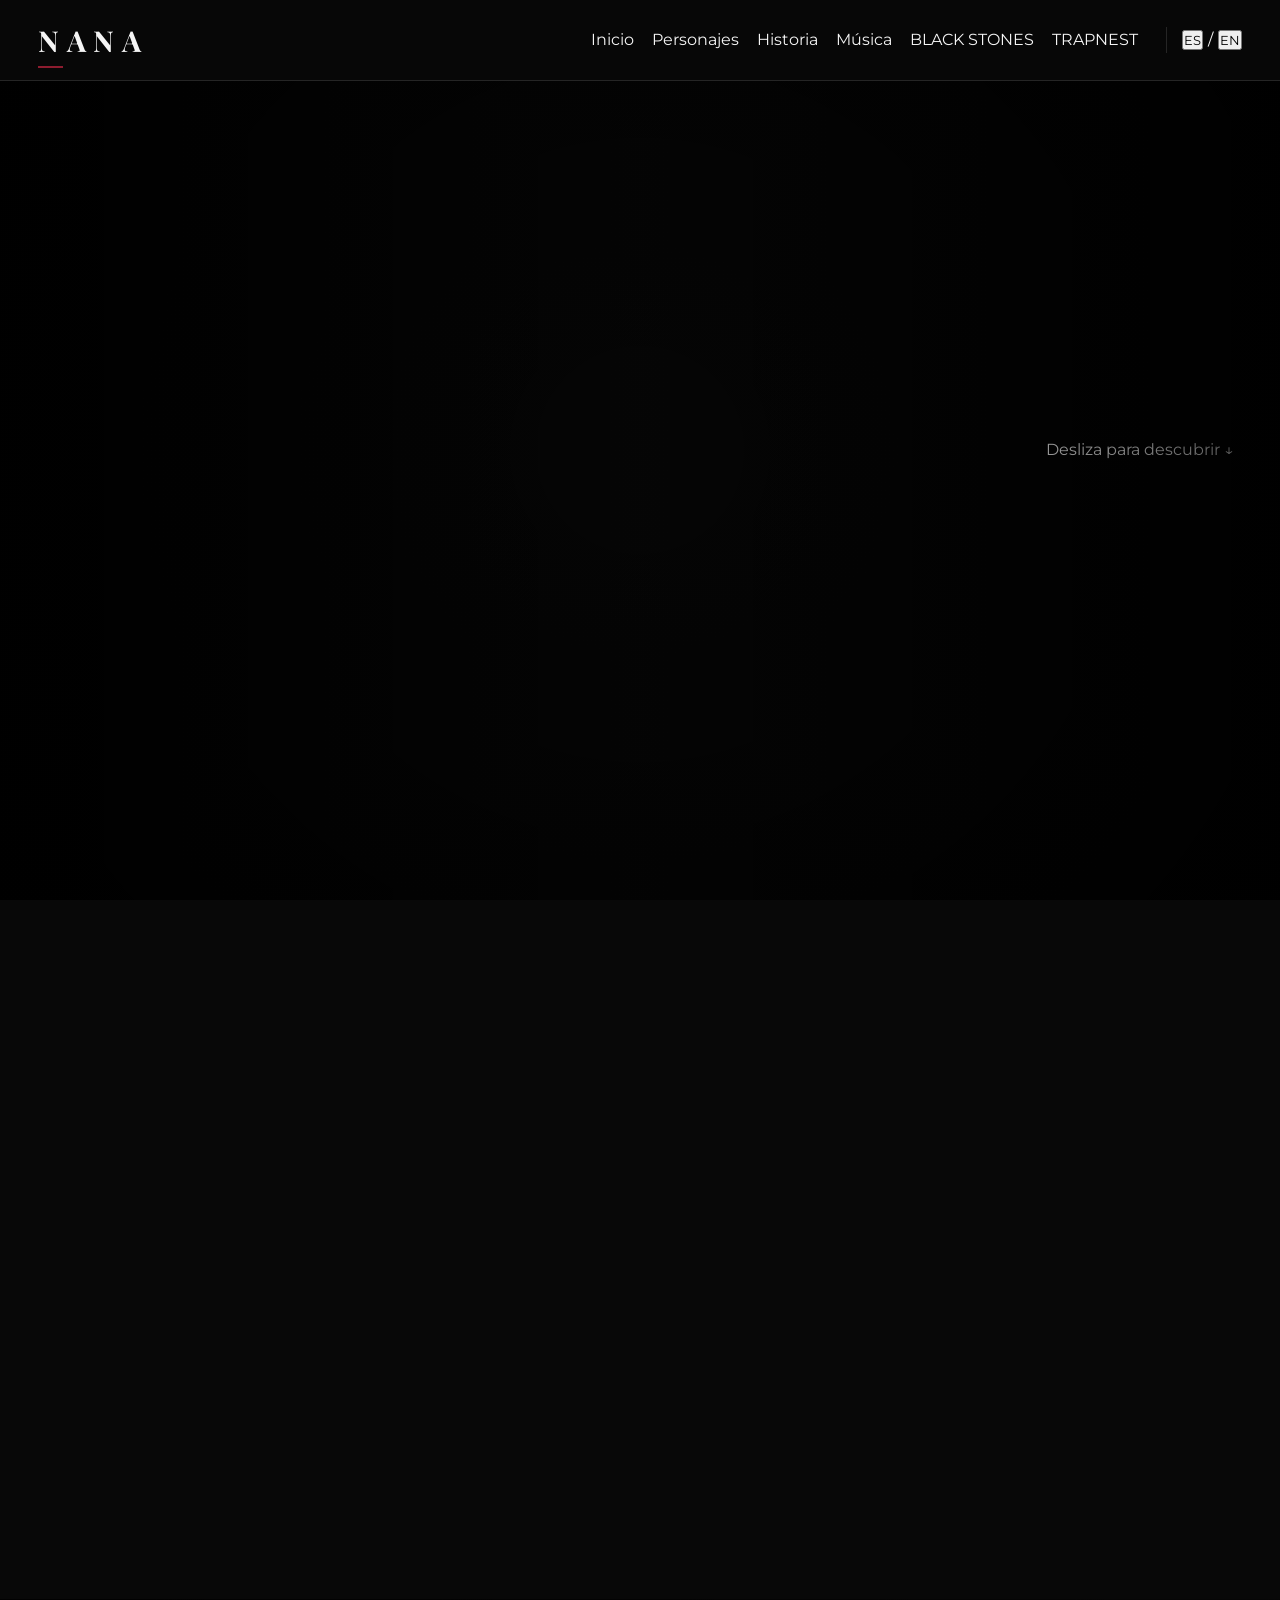
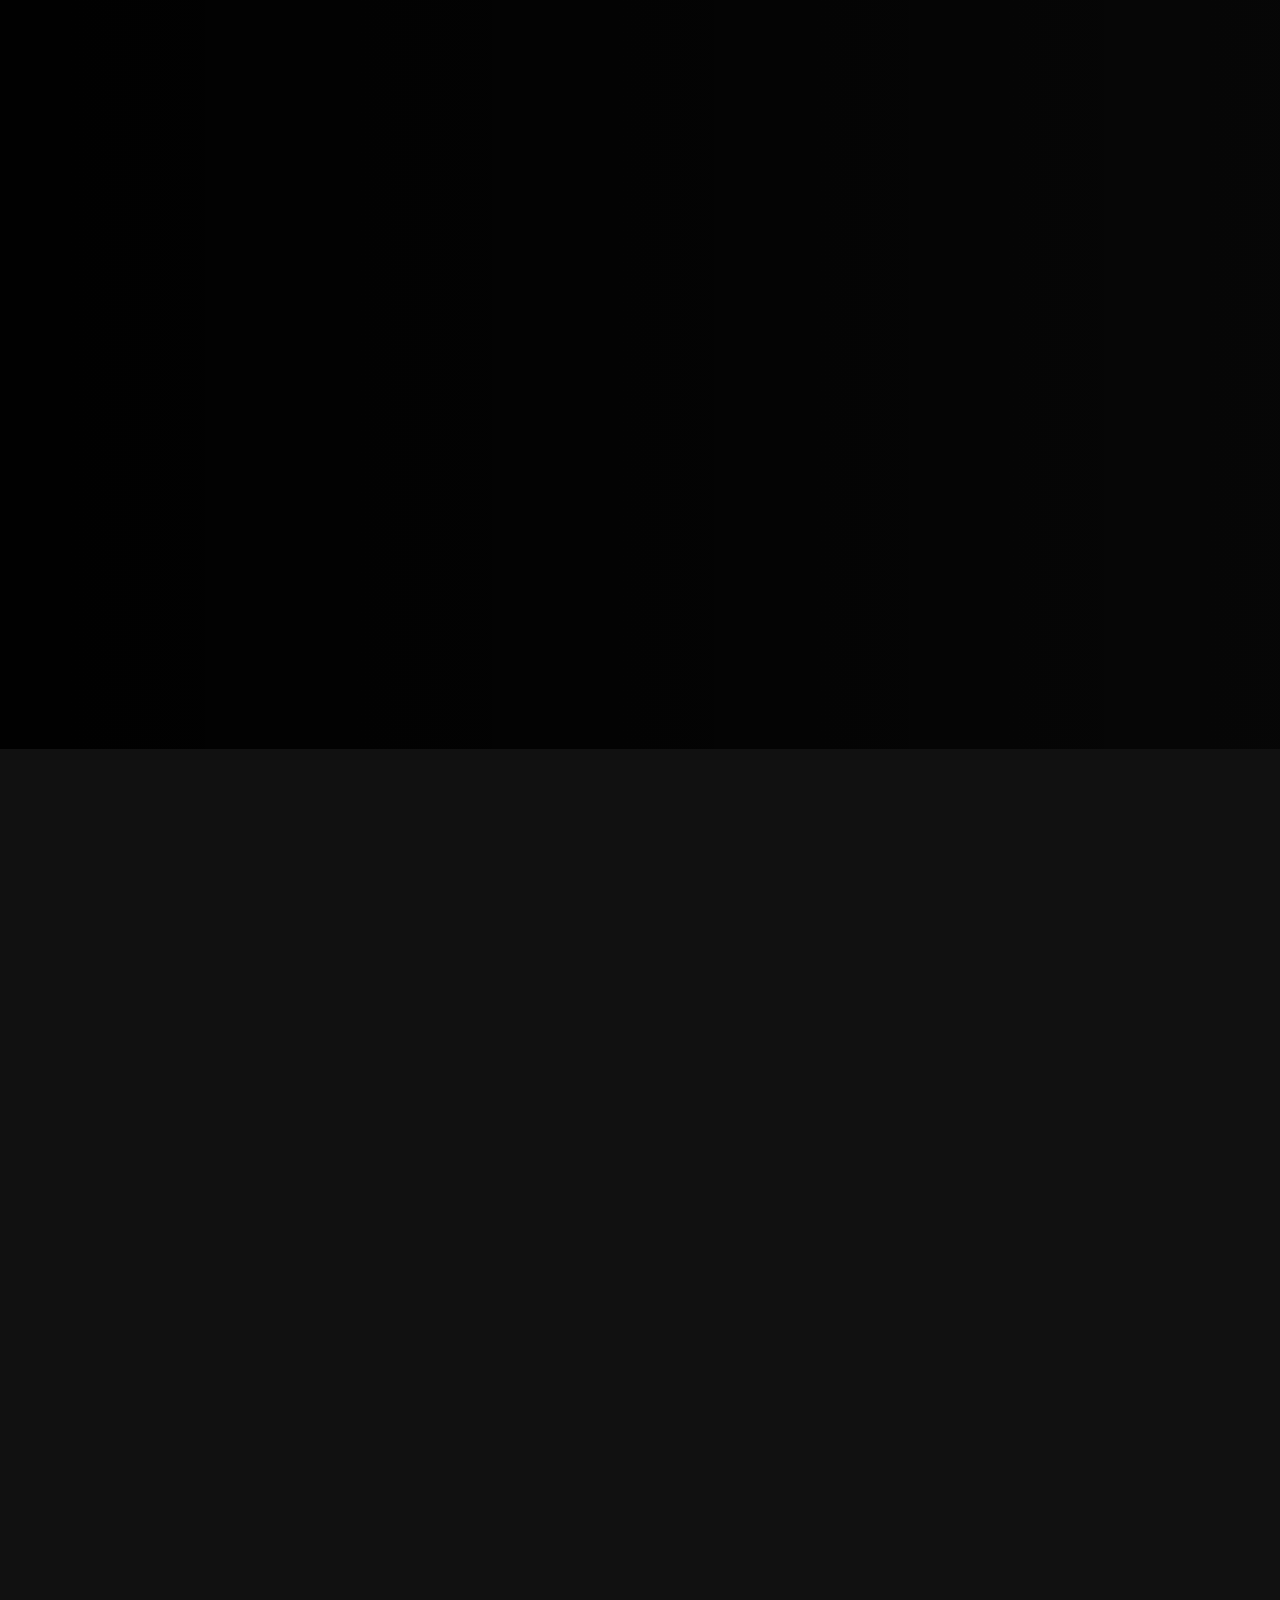
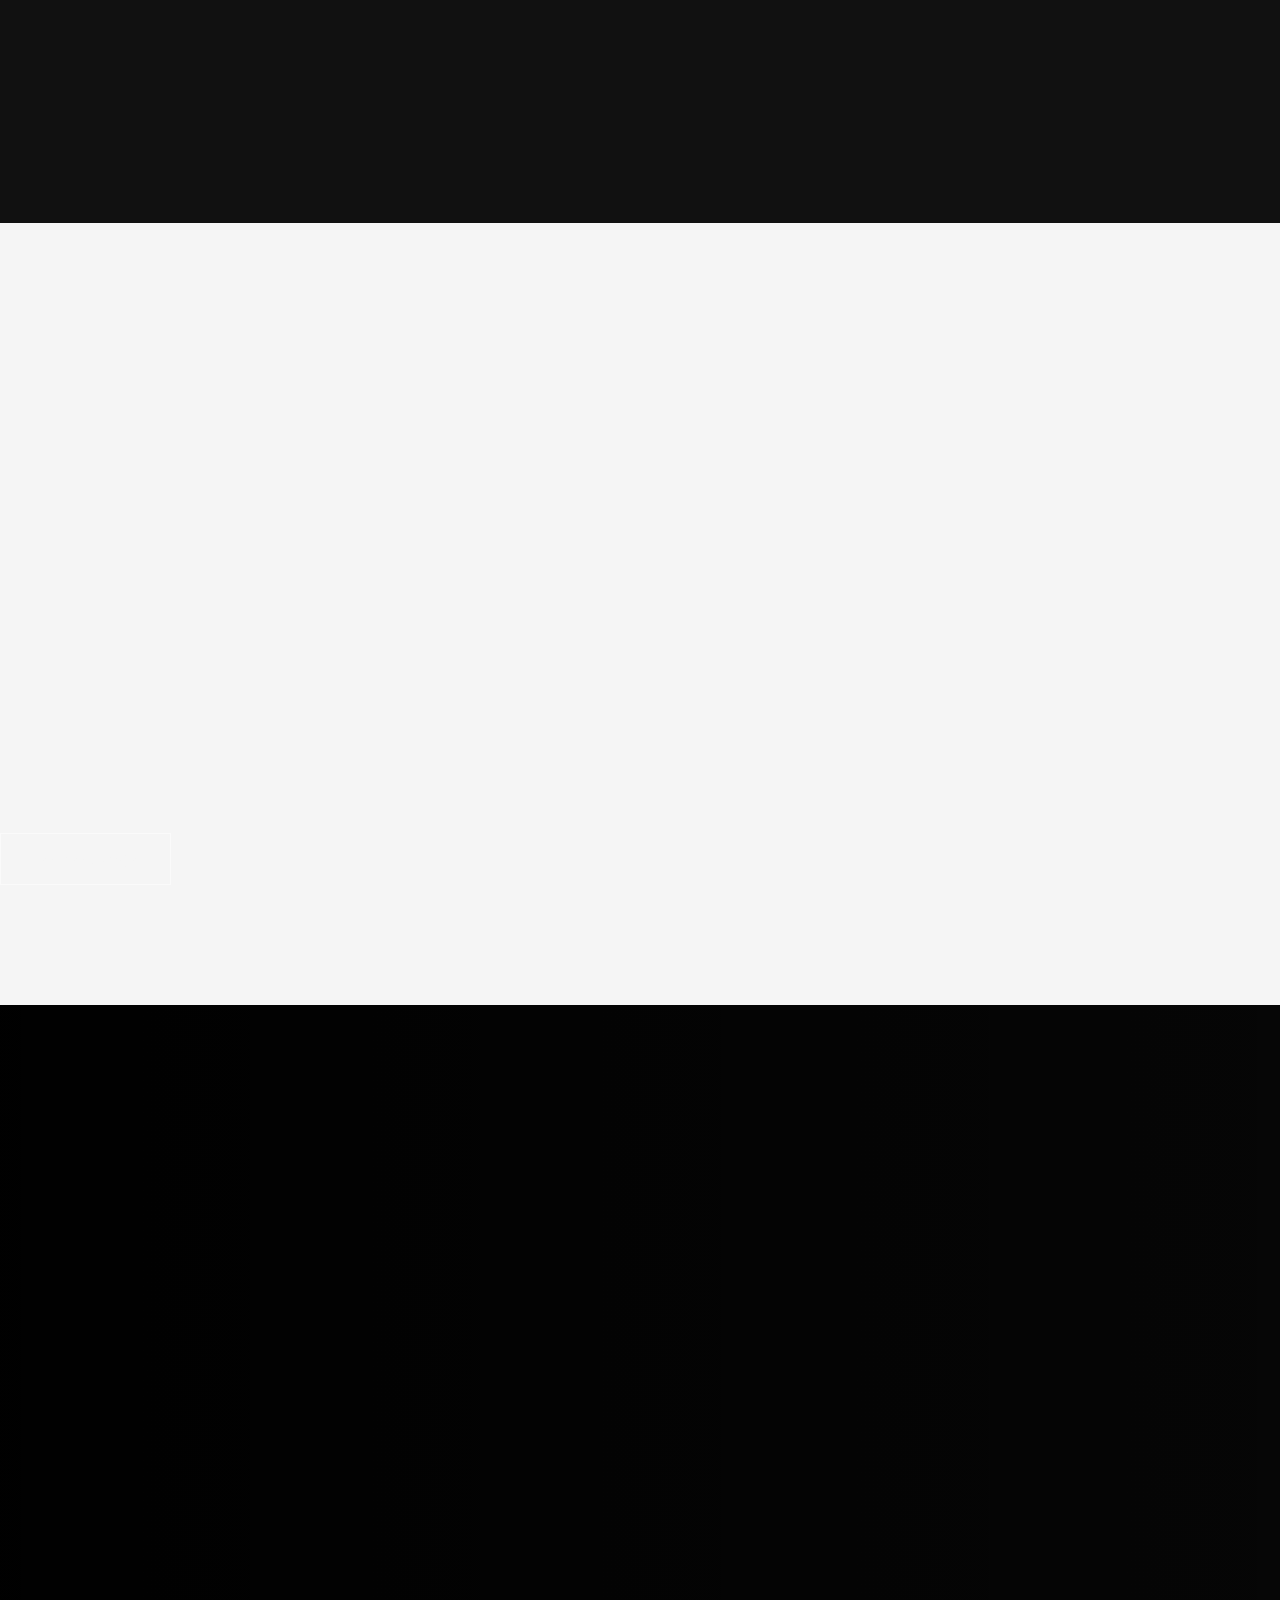
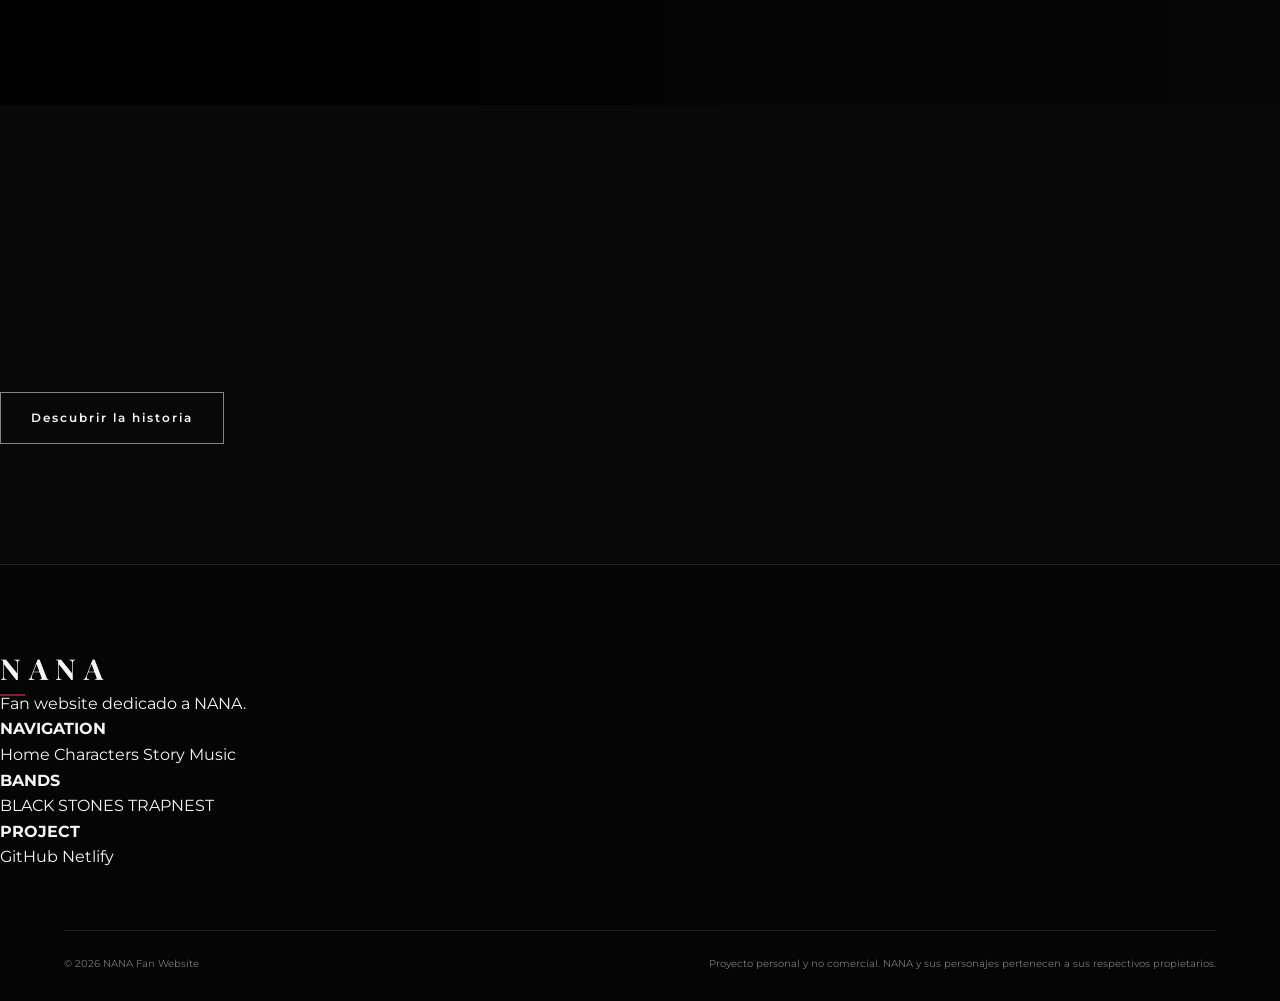
==== commit beb33c4d: "Avance importante" ====
--- a/index.html
+++ b/index.html
@@ -5,12 +5,11 @@
     <meta charset="UTF-8">
     <meta name="viewport" content="width=device-width, initial-scale=1.0">
 
+    <title>NANA | Fan Website</title>
+
     <meta name="description"
-        content="NANA — Fan website dedicado al anime y manga de Ai Yazawa. Descubre sus personajes, historia, bandas y música.">
-
-    <title>NANA — Two Girls. One Story.</title>
-
-    <!-- Google Fonts -->
+        content="Fan website dedicado a NANA, sus personajes, historia, música y bandas.">
+
     <link rel="preconnect" href="https://fonts.googleapis.com">
     <link rel="preconnect" href="https://fonts.gstatic.com" crossorigin>
 
@@ -18,7 +17,6 @@
         href="https://fonts.googleapis.com/css2?family=Montserrat:wght@300;400;500;600;700&family=Playfair+Display:wght@400;500;600;700&display=swap"
         rel="stylesheet">
 
-    <!-- CSS -->
     <link rel="stylesheet" href="css/style.css">
     <link rel="stylesheet" href="css/responsive.css">
 </head>
@@ -31,7 +29,7 @@
 
     <header class="navbar">
 
-        <div class="nav-container">
+        <div class="container nav-container">
 
             <a href="index.html" class="logo">
                 NANA
@@ -45,44 +43,40 @@
 
             <nav class="nav-menu" id="navMenu">
 
-                <a href="index.html" class="nav-link active" data-i18n="nav.home">
-                    HOME
-                </a>
-
-                <a href="pages/personajes.html" class="nav-link" data-i18n="nav.characters">
-                    CHARACTERS
-                </a>
-
-                <a href="pages/historia.html" class="nav-link" data-i18n="nav.story">
-                    STORY
-                </a>
-
-                <a href="pages/musica.html" class="nav-link" data-i18n="nav.music">
-                    MUSIC
-                </a>
-
-                <div class="nav-bands">
-
-                    <a href="pages/black-stones.html" class="nav-link">
-                        BLACK STONES
-                    </a>
-
-                    <a href="pages/trapnest.html" class="nav-link">
-                        TRAPNEST
-                    </a>
-
-                </div>
-
-                <!-- Language selector -->
+                <a href="index.html" class="active" data-i18n="home">
+                    Inicio
+                </a>
+
+                <a href="pages/personajes.html" data-i18n="characters">
+                    Personajes
+                </a>
+
+                <a href="pages/historia.html" data-i18n="story">
+                    Historia
+                </a>
+
+                <a href="pages/musica.html" data-i18n="music">
+                    Música
+                </a>
+
+                <a href="pages/black-stones.html" data-i18n="black_stones">
+                    BLACK STONES
+                </a>
+
+                <a href="pages/trapnest.html" data-i18n="trapnest">
+                    TRAPNEST
+                </a>
 
                 <div class="language-selector">
 
-                    <button class="language-btn active" data-language="es">
-                        🇪🇸 ES
+                    <button data-language="es" class="active">
+                        ES
                     </button>
 
-                    <button class="language-btn" data-language="en">
-                        🇬🇧 EN
+                    <span>/</span>
+
+                    <button data-language="en">
+                        EN
                     </button>
 
                 </div>
@@ -106,34 +100,29 @@
 
             <div class="hero-content reveal">
 
-                <p class="hero-small" data-i18n="hero.small">
-                    TOKYO • 707 • NANA
+                <p class="hero-small">
+                    NANA
                 </p>
 
-                <h1>NANA</h1>
-
-                <h2 data-i18n="hero.title">
-                    TWO GIRLS. ONE STORY.
-                </h2>
-
-                <p class="hero-description" data-i18n="hero.description">
-                    Two strangers. One apartment. A story that would change their lives forever.
+                <h1>
+                    NANA
+                </h1>
+
+                <p class="hero-subtitle" data-i18n="hero_subtitle">
+                    DOS CHICAS. UNA HISTORIA.
                 </p>
 
-                <a href="#intro" class="btn btn-primary" data-i18n="hero.button">
-                    EXPLORE NANA
-                </a>
-
-                <div class="scroll-indicator">
-
-                    <span>↓</span>
-
-                    <p data-i18n="hero.scroll">
-                        SCROLL TO DISCOVER
-                    </p>
-
-                </div>
-
+                <a href="#intro" class="btn btn-primary" data-i18n="hero_button">
+                    Explorar
+                </a>
+
+            </div>
+
+            <div class="hero-scroll">
+                <span data-i18n="scroll">
+                    Desliza para descubrir
+                </span>
+                <span>↓</span>
             </div>
 
         </section>
@@ -143,9 +132,9 @@
              INTRO
         ========================== -->
 
-        <section class="section intro" id="intro">
-
-            <div class="section-container">
+        <section class="section intro-section" id="intro">
+
+            <div class="container">
 
                 <div class="section-heading reveal">
 
@@ -153,64 +142,41 @@
                         01
                     </span>
 
-                    <p class="section-label" data-i18n="intro.label">
-                        THE STORY
-                    </p>
-
-                    <h2 data-i18n="intro.title">
-                        Two girls.<br>
-                        One apartment.<br>
-                        One story.
+                    <h2 data-i18n="intro_title">
+                        Dos Nanas
                     </h2>
 
-                    <p class="section-description" data-i18n="intro.description">
-                        Nana Osaki and Nana Komatsu couldn't be more different.
-                        One dreams of becoming a famous rock singer. The other
-                        simply wants to find love and happiness.
-                    </p>
-
-                </div>
-
-
-                <div class="nana-cards">
-
-                    <!-- Nana Osaki -->
-
-                    <article class="nana-card reveal">
-
-                        <div class="card-image">
-
+                </div>
+
+
+                <div class="intro-grid">
+
+                    <article class="intro-card reveal">
+
+                        <div class="intro-image">
                             <img
                                 src="assets/images/characters/nana-osaki.jpg"
                                 alt="Nana Osaki">
-
-                            <div class="card-overlay"></div>
-
-                            <span class="card-number">
-                                01
+                        </div>
+
+                        <div class="intro-content">
+
+                            <span data-i18n="nana_osaki_role">
+                                Vocalista de BLACK STONES
                             </span>
-
-                        </div>
-
-                        <div class="card-content">
-
-                            <p class="character-role">
-                                BLACK STONES
-                            </p>
 
                             <h3>
                                 Nana Osaki
                             </h3>
 
-                            <p data-i18n="characters.osaki">
-                                A passionate punk rock singer determined
-                                to make her dream come true.
+                            <p data-i18n="nana_osaki_description">
+                                Una cantante punk decidida a triunfar en Tokio sin renunciar a sus sueños.
                             </p>
 
-                            <a href="pages/personajes.html#nana-osaki"
-                                class="text-link"
-                                data-i18n="general.discover">
-                                DISCOVER →
+                            <a
+                                href="pages/personajes.html"
+                                class="text-link">
+                                →
                             </a>
 
                         </div>
@@ -218,43 +184,32 @@
                     </article>
 
 
-                    <!-- Nana Komatsu -->
-
-                    <article class="nana-card reveal">
-
-                        <div class="card-image">
-
+                    <article class="intro-card reveal">
+
+                        <div class="intro-image">
                             <img
                                 src="assets/images/characters/nana-komatsu.jpg"
                                 alt="Nana Komatsu">
-
-                            <div class="card-overlay"></div>
-
-                            <span class="card-number">
-                                02
+                        </div>
+
+                        <div class="intro-content">
+
+                            <span data-i18n="nana_komatsu_role">
+                                La soñadora
                             </span>
-
-                        </div>
-
-                        <div class="card-content">
-
-                            <p class="character-role">
-                                TOKYO
-                            </p>
 
                             <h3>
                                 Nana Komatsu
                             </h3>
 
-                            <p data-i18n="characters.komatsu">
-                                A romantic and emotional girl searching
-                                for love, friendship and a place to belong.
+                            <p data-i18n="nana_komatsu_description">
+                                Una joven romántica que busca comenzar una nueva vida junto a la persona que ama.
                             </p>
 
-                            <a href="pages/personajes.html#nana-komatsu"
-                                class="text-link"
-                                data-i18n="general.discover">
-                                DISCOVER →
+                            <a
+                                href="pages/personajes.html"
+                                class="text-link">
+                                →
                             </a>
 
                         </div>
@@ -269,40 +224,35 @@
 
 
         <!-- =========================
-             APARTMENT 707
+             APARTAMENTO 707
         ========================== -->
 
-        <section class="featured-section apartment">
+        <section class="featured-section">
 
             <div class="featured-background"></div>
 
             <div class="featured-overlay"></div>
 
-            <div class="featured-content reveal">
+            <div class="container featured-content reveal">
 
                 <span class="section-number">
                     02
                 </span>
 
-                <p class="section-label">
-                    TOKYO
+                <h2 data-i18n="apartment_title">
+                    Apartamento 707
+                </h2>
+
+                <p data-i18n="apartment_text">
+                    Dos desconocidas. Dos vidas completamente diferentes.
+                    Un apartamento que cambiará sus vidas para siempre.
                 </p>
 
-                <h2>
-                    APARTMENT<br>
-                    <span>707</span>
-                </h2>
-
-                <p data-i18n="apartment.description">
-                    Two people. One home.
-                    A place where friendship, love,
-                    dreams and heartbreak collide.
-                </p>
-
-                <a href="pages/historia.html"
+                <a
+                    href="pages/historia.html"
                     class="btn btn-outline"
-                    data-i18n="apartment.button">
-                    DISCOVER THE STORY
+                    data-i18n="story_button">
+                    Descubrir la historia
                 </a>
 
             </div>
@@ -311,111 +261,178 @@
 
 
         <!-- =========================
-             BLACK STONES VS TRAPNEST
+             BANDAS
         ========================== -->
 
         <section class="section bands-section">
 
-            <div class="section-container">
-
-                <div class="section-heading centered reveal">
+            <div class="container">
+
+                <div class="section-heading reveal">
 
                     <span class="section-number">
                         03
                     </span>
 
-                    <p class="section-label" data-i18n="bands.label">
-                        THE MUSIC
-                    </p>
-
-                    <h2 data-i18n="bands.title">
-                        BLACK STONES<br>
-                        <span>×</span> TRAPNEST
+                    <h2 data-i18n="bands_title">
+                        Dos bandas. Dos mundos.
                     </h2>
 
-                    <p data-i18n="bands.description">
-                        Two bands. Two different worlds.
-                        One unforgettable soundtrack.
-                    </p>
-
                 </div>
 
 
                 <div class="bands-grid">
 
-                    <!-- BLACK STONES -->
-
-                    <article class="band-card black-stones reveal">
-
-                        <div class="band-image">
-
-                            <img
-                                src="assets/images/bands/black-stones.jpg"
-                                alt="BLACK STONES">
-
-                        </div>
+                    <a
+                        href="pages/black-stones.html"
+                        class="band-card band-blast reveal">
 
                         <div class="band-content">
 
-                            <p>
-                                NANA OSAKI
+                            <span>
+                                BAND
+                            </span>
+
+                            <h3>
+                                BLACK<br>STONES
+                            </h3>
+
+                            <p data-i18n="blast_text">
+                                Punk, rebeldía y una amistad marcada por los sueños.
                             </p>
 
+                            <span class="band-arrow">
+                                →
+                            </span>
+
+                        </div>
+
+                    </a>
+
+
+                    <a
+                        href="pages/trapnest.html"
+                        class="band-card band-trapnest reveal">
+
+                        <div class="band-content">
+
+                            <span>
+                                BAND
+                            </span>
+
                             <h3>
-                                BLACK STONES
+                                TRAP<br>NEST
                             </h3>
 
-                            <span>
-                                BLAST
+                            <p data-i18n="trapnest_text">
+                                Éxito, fama y una vida llena de contradicciones.
+                            </p>
+
+                            <span class="band-arrow">
+                                →
                             </span>
 
-                            <a href="pages/black-stones.html"
-                                class="btn btn-small"
-                                data-i18n="general.explore">
-                                EXPLORE
-                            </a>
-
+                        </div>
+
+                    </a>
+
+                </div>
+
+            </div>
+
+        </section>
+
+
+        <!-- =========================
+             PERSONAJES DESTACADOS
+        ========================== -->
+
+        <section class="section characters-preview">
+
+            <div class="container">
+
+                <div class="section-heading reveal">
+
+                    <span class="section-number">
+                        04
+                    </span>
+
+                    <h2 data-i18n="characters_title">
+                        Personajes
+                    </h2>
+
+                </div>
+
+
+                <div class="characters-preview-grid">
+
+                    <article class="character-preview reveal">
+
+                        <img
+                            src="assets/images/characters/ren.jpg"
+                            alt="Ren Honjo">
+
+                        <div>
+                            <span>TRAPNEST</span>
+                            <h3>Ren Honjo</h3>
                         </div>
 
                     </article>
 
 
-                    <!-- TRAPNEST -->
-
-                    <article class="band-card trapnest reveal">
-
-                        <div class="band-image">
-
-                            <img
-                                src="assets/images/bands/trapnest.jpg"
-                                alt="TRAPNEST">
-
-                        </div>
-
-                        <div class="band-content">
-
-                            <p>
-                                REIRA • REN • TAKUMI
-                            </p>
-
-                            <h3>
-                                TRAPNEST
-                            </h3>
-
-                            <span>
-                                TRAPNEST
-                            </span>
-
-                            <a href="pages/trapnest.html"
-                                class="btn btn-small"
-                                data-i18n="general.explore">
-                                EXPLORE
-                            </a>
-
+                    <article class="character-preview reveal">
+
+                        <img
+                            src="assets/images/characters/yasu.jpg"
+                            alt="Yasu">
+
+                        <div>
+                            <span>BLACK STONES</span>
+                            <h3>Yasu Takagi</h3>
                         </div>
 
                     </article>
 
+
+                    <article class="character-preview reveal">
+
+                        <img
+                            src="assets/images/characters/nobu.jpg"
+                            alt="Nobu">
+
+                        <div>
+                            <span>BLACK STONES</span>
+                            <h3>Nobu Terashima</h3>
+                        </div>
+
+                    </article>
+
+
+                    <article class="character-preview reveal">
+
+                        <img
+                            src="assets/images/characters/takumi.jpg"
+                            alt="Takumi">
+
+                        <div>
+                            <span>TRAPNEST</span>
+                            <h3>Takumi Ichinose</h3>
+                        </div>
+
+                    </article>
+
+                </div>
+
+
+                <div class="center-button">
+
+                    <a
+                        href="pages/personajes.html"
+                        class="btn btn-outline"
+                        data-i18n="view_character">
+                        Ver personajes
+                    </a>
+
                 </div>
 
             </div>
@@ -424,192 +441,34 @@
 
 
         <!-- =========================
-             FEATURED CHARACTERS
+             MUSIC
         ========================== -->
 
-        <section class="section characters-preview">
-
-            <div class="section-container">
-
-                <div class="section-top reveal">
-
-                    <div>
-
-                        <span class="section-number">
-                            04
-                        </span>
-
-                        <p class="section-label" data-i18n="characters.label">
-                            CHARACTERS
-                        </p>
-
-                        <h2 data-i18n="characters.title">
-                            THE PEOPLE<br>
-                            BEHIND THE STORY
-                        </h2>
-
-                    </div>
-
-                    <a href="pages/personajes.html"
-                        class="btn btn-outline dark"
-                        data-i18n="characters.button">
-                        VIEW ALL
-                    </a>
-
-                </div>
-
-
-                <div class="characters-grid">
-
-                    <!-- Character 1 -->
-
-                    <article class="character-card reveal">
-
-                        <div class="character-image">
-
-                            <img
-                                src="assets/images/characters/ren.jpg"
-                                alt="Ren Honjo">
-
-                        </div>
-
-                        <div class="character-info">
-
-                            <span>
-                                TRAPNEST
-                            </span>
-
-                            <h3>
-                                Ren Honjo
-                            </h3>
-
-                        </div>
-
-                    </article>
-
-
-                    <!-- Character 2 -->
-
-                    <article class="character-card reveal">
-
-                        <div class="character-image">
-
-                            <img
-                                src="assets/images/characters/yasu.jpg"
-                                alt="Yasu">
-
-                        </div>
-
-                        <div class="character-info">
-
-                            <span>
-                                BLACK STONES
-                            </span>
-
-                            <h3>
-                                Yasu
-                            </h3>
-
-                        </div>
-
-                    </article>
-
-
-                    <!-- Character 3 -->
-
-                    <article class="character-card reveal">
-
-                        <div class="character-image">
-
-                            <img
-                                src="assets/images/characters/nobu.jpg"
-                                alt="Nobu Terashima">
-
-                        </div>
-
-                        <div class="character-info">
-
-                            <span>
-                                BLACK STONES
-                            </span>
-
-                            <h3>
-                                Nobu Terashima
-                            </h3>
-
-                        </div>
-
-                    </article>
-
-
-                    <!-- Character 4 -->
-
-                    <article class="character-card reveal">
-
-                        <div class="character-image">
-
-                            <img
-                                src="assets/images/characters/takumi.jpg"
-                                alt="Takumi Ichinose">
-
-                        </div>
-
-                        <div class="character-info">
-
-                            <span>
-                                TRAPNEST
-                            </span>
-
-                            <h3>
-                                Takumi Ichinose
-                            </h3>
-
-                        </div>
-
-                    </article>
-
-                </div>
-
-            </div>
-
-        </section>
-
-
-        <!-- =========================
-             MUSIC TEASER
-        ========================== -->
-
         <section class="music-teaser">
 
             <div class="music-background"></div>
 
             <div class="music-overlay"></div>
 
-            <div class="music-content reveal">
+            <div class="container music-content reveal">
 
                 <span class="section-number">
                     05
                 </span>
 
-                <p class="section-label">
-                    NANA MUSIC
+                <h2 data-i18n="music_title">
+                    Música
+                </h2>
+
+                <p data-i18n="music_text">
+                    La música es una parte esencial de la historia de NANA.
                 </p>
 
-                <h2>
-                    THE SOUNDTRACK<br>
-                    <span>OF THEIR LIVES</span>
-                </h2>
-
-                <p data-i18n="music.description">
-                    From BLACK STONES to TRAPNEST,
-                    music is more than a soundtrack.
-                    It's part of their story.
-                </p>
-
-                <a href="pages/musica.html"
+                <a
+                    href="pages/musica.html"
                     class="btn btn-primary"
-                    data-i18n="music.button">
-                    LISTEN NOW
+                    data-i18n="music_button">
+                    Explorar música
                 </a>
 
             </div>
@@ -618,68 +477,97 @@
 
 
         <!-- =========================
-             STORY TEASER
+             HISTORIA
         ========================== -->
 
-        <section class="section story-preview">
-
-            <div class="section-container">
-
-                <div class="story-layout">
-
-                    <div class="story-text reveal">
-
-                        <span class="section-number">
-                            06
-                        </span>
-
-                        <p class="section-label" data-i18n="story.label">
-                            THE JOURNEY
-                        </p>
-
-                        <h2 data-i18n="story.title">
-                            TOKYO.<br>
-                            707.<br>
-                            NANA.
-                        </h2>
-
-                        <p data-i18n="story.description">
-                            Follow the journey from the first train ride
-                            to the moments that changed everything.
-                        </p>
-
-                        <a href="pages/historia.html"
-                            class="text-link"
-                            data-i18n="story.button">
-                            EXPLORE THE TIMELINE →
-                        </a>
+        <section class="section story-teaser">
+
+            <div class="container">
+
+                <div class="section-heading reveal">
+
+                    <span class="section-number">
+                        06
+                    </span>
+
+                    <h2 data-i18n="story_title">
+                        La historia
+                    </h2>
+
+                </div>
+
+
+                <div class="story-content reveal">
+
+                    <div class="story-line">
+
+                        <div class="story-point">
+                            01
+                        </div>
+
+                        <div>
+                            <h3>
+                                Tokyo
+                            </h3>
+
+                            <p data-i18n="story_text">
+                                Dos chicas llamadas Nana se encuentran en un tren rumbo a Tokio
+                                y sus vidas terminan cruzándose.
+                            </p>
+                        </div>
 
                     </div>
 
 
-                    <div class="story-visual reveal">
-
-                        <div class="story-line"></div>
+                    <div class="story-line">
 
                         <div class="story-point">
-                            <span>
-                                707
-                            </span>
-                        </div>
+                            02
+                        </div>
+
+                        <div>
+                            <h3>
+                                Apartment 707
+                            </h3>
+
+                            <p>
+                                Una convivencia inesperada comienza una historia que cambiará
+                                sus vidas.
+                            </p>
+                        </div>
+
+                    </div>
+
+
+                    <div class="story-line">
 
                         <div class="story-point">
-                            <span>
-                                TOKYO
-                            </span>
-                        </div>
-
-                        <div class="story-point">
-                            <span>
-                                NANA
-                            </span>
+                            03
+                        </div>
+
+                        <div>
+                            <h3>
+                                Dreams
+                            </h3>
+
+                            <p>
+                                Música, amor, amistad y decisiones que tendrán consecuencias.
+                            </p>
                         </div>
 
                     </div>
+
+                </div>
+
+
+                <div class="center-button">
+
+                    <a
+                        href="pages/historia.html"
+                        class="btn btn-outline"
+                        data-i18n="story_button">
+                        Descubrir la historia
+                    </a>
 
                 </div>
 
@@ -696,80 +584,65 @@
 
     <footer class="footer">
 
-        <div class="footer-container">
-
-            <div class="footer-brand">
-
-                <h2>
+        <div class="container footer-grid">
+
+            <div>
+
+                <div class="logo">
                     NANA
-                </h2>
-
-                <p data-i18n="footer.description">
-                    Two girls. One story.
+                </div>
+
+                <p data-i18n="footer_text">
+                    Fan website dedicado a NANA.
                 </p>
 
             </div>
 
 
-            <div class="footer-links">
-
-                <div>
-
-                    <h3 data-i18n="footer.navigation">
-                        NAVIGATION
-                    </h3>
-
-                    <a href="index.html" data-i18n="nav.home">
-                        HOME
-                    </a>
-
-                    <a href="pages/personajes.html" data-i18n="nav.characters">
-                        CHARACTERS
-                    </a>
-
-                    <a href="pages/historia.html" data-i18n="nav.story">
-                        STORY
-                    </a>
-
-                    <a href="pages/musica.html" data-i18n="nav.music">
-                        MUSIC
-                    </a>
-
-                </div>
-
-
-                <div>
-
-                    <h3>
-                        BANDS
-                    </h3>
-
-                    <a href="pages/black-stones.html">
-                        BLACK STONES
-                    </a>
-
-                    <a href="pages/trapnest.html">
-                        TRAPNEST
-                    </a>
-
-                </div>
-
-
-                <div>
-
-                    <h3>
-                        PROJECT
-                    </h3>
-
-                    <a href="#" target="_blank">
-                        GitHub
-                    </a>
-
-                    <a href="#" target="_blank">
-                        Netlify
-                    </a>
-
-                </div>
+            <div>
+
+                <h4>
+                    NAVIGATION
+                </h4>
+
+                <a href="index.html">Home</a>
+                <a href="pages/personajes.html">Characters</a>
+                <a href="pages/historia.html">Story</a>
+                <a href="pages/musica.html">Music</a>
+
+            </div>
+
+
+            <div>
+
+                <h4>
+                    BANDS
+                </h4>
+
+                <a href="pages/black-stones.html">
+                    BLACK STONES
+                </a>
+
+                <a href="pages/trapnest.html">
+                    TRAPNEST
+                </a>
+
+            </div>
+
+
+            <div>
+
+                <h4>
+                    PROJECT
+                </h4>
+
+                <a href="#">
+                    GitHub
+                </a>
+
+                <a href="#">
+                    Netlify
+                </a>
 
             </div>
 
@@ -779,12 +652,12 @@
         <div class="footer-bottom">
 
             <p>
-                © 2026 NANA Fan Project
+                © <span id="currentYear"></span> NANA Fan Website
             </p>
 
-            <p data-i18n="footer.disclaimer">
-                Fan project • Non-commercial • NANA and its characters
-                belong to their respective owners.
+            <p data-i18n="disclaimer">
+                Proyecto personal y no comercial.
+                NANA y sus personajes pertenecen a sus respectivos propietarios.
             </p>
 
         </div>
@@ -793,7 +666,7 @@
 
 
     <!-- =========================
-         JAVASCRIPT
+         SCRIPTS
     ========================== -->
 
     <script src="js/main.js"></script>
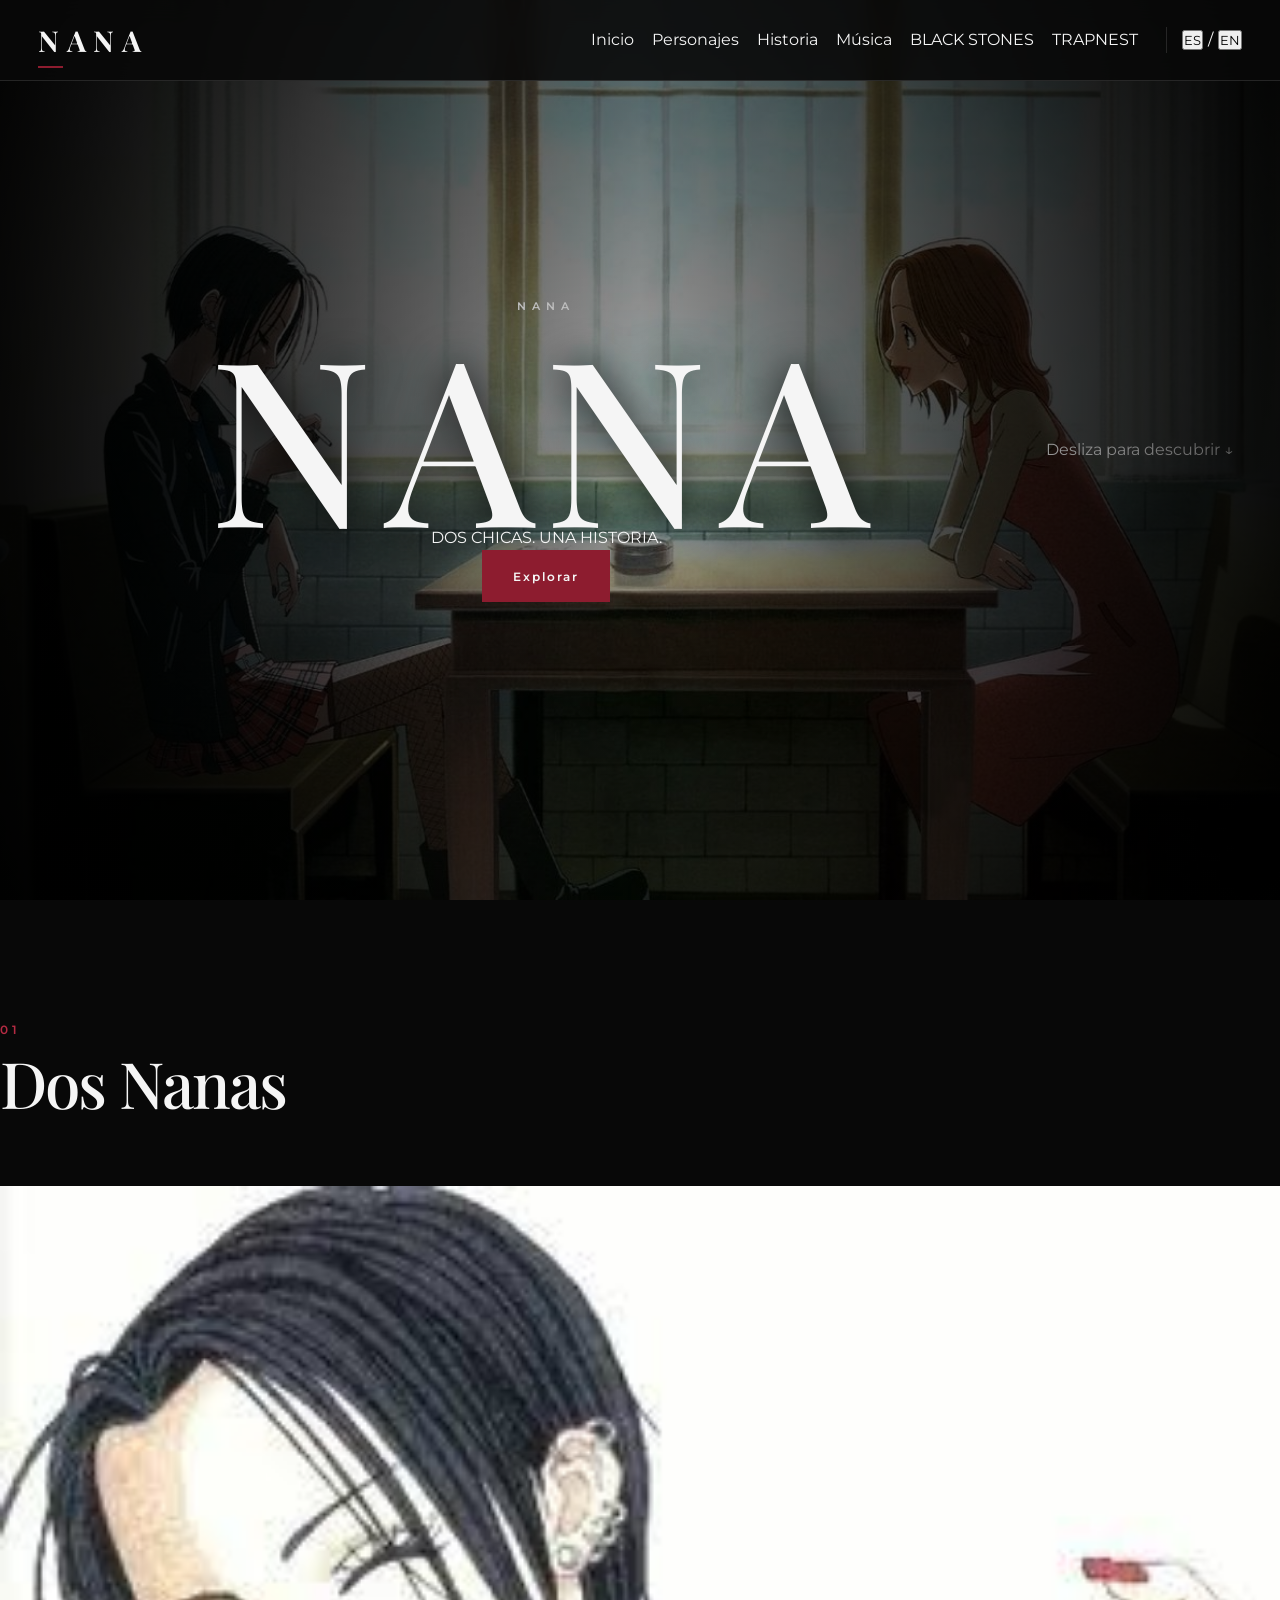
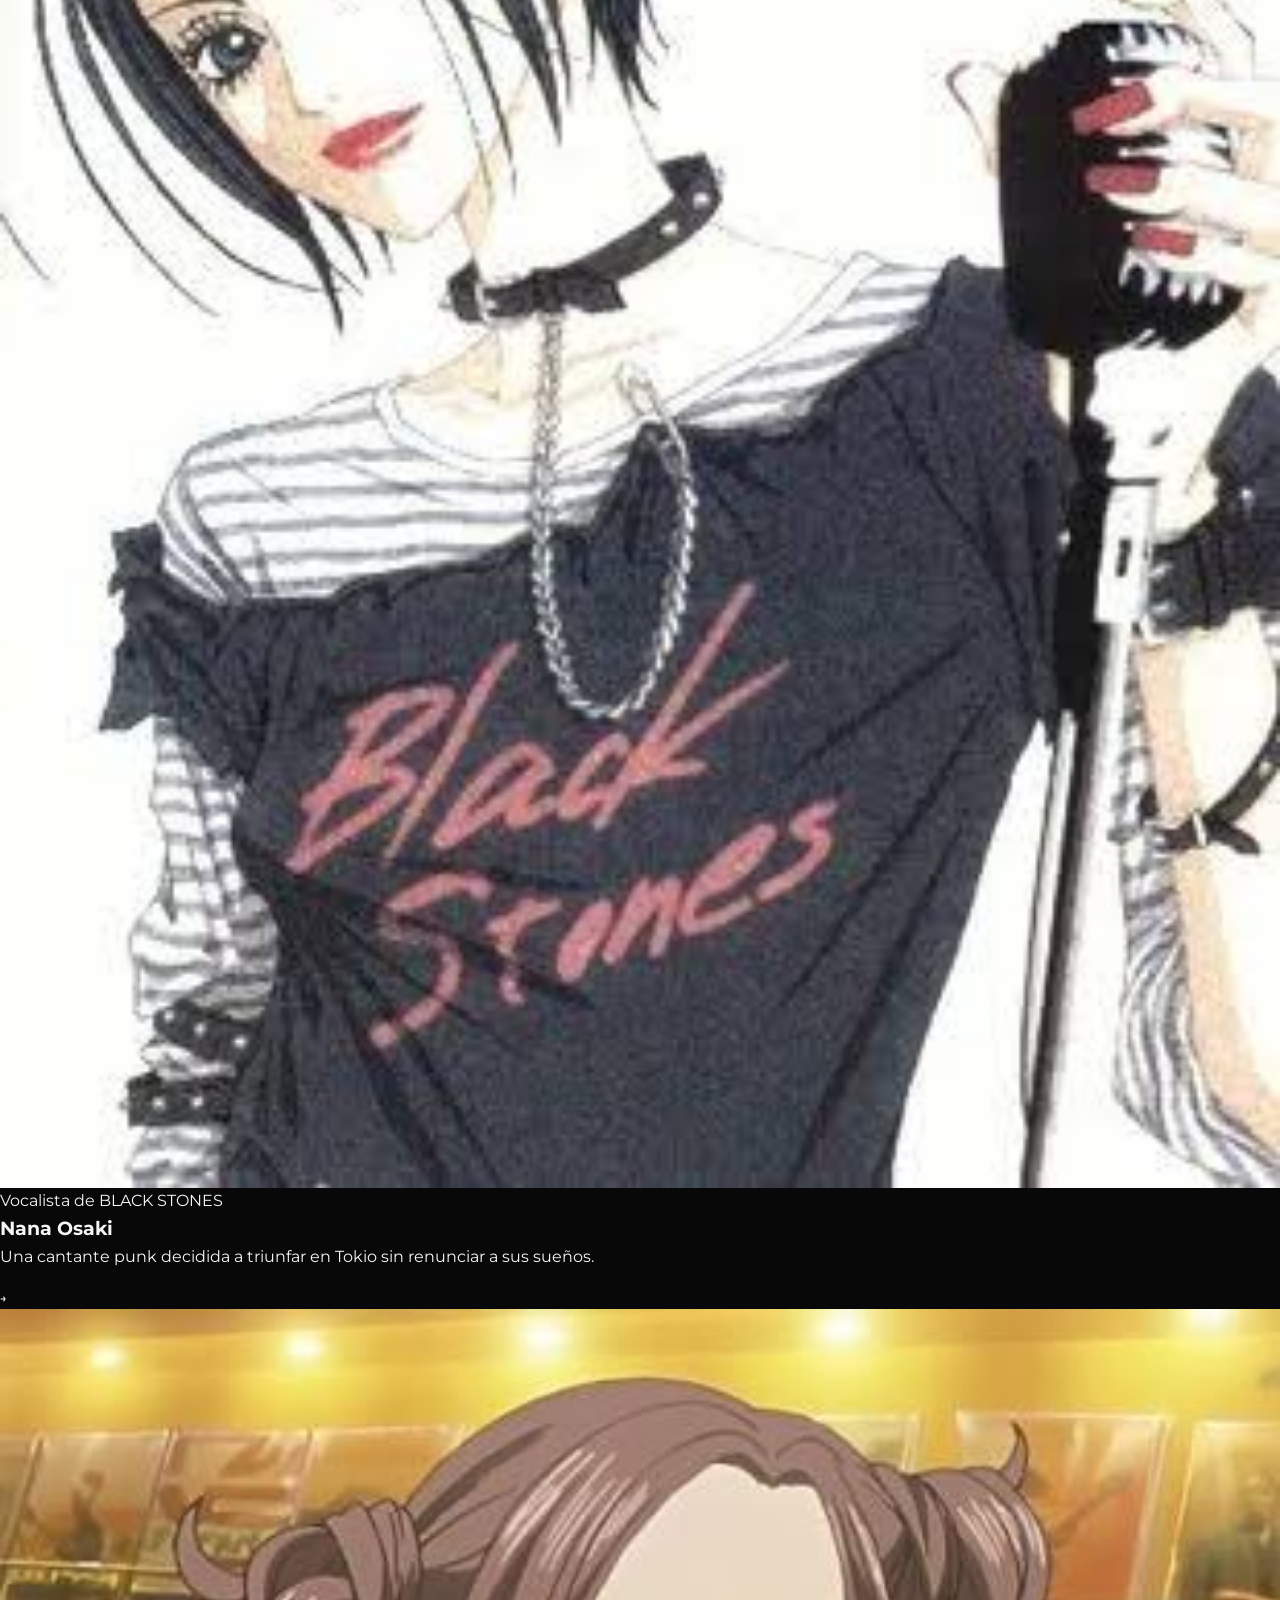
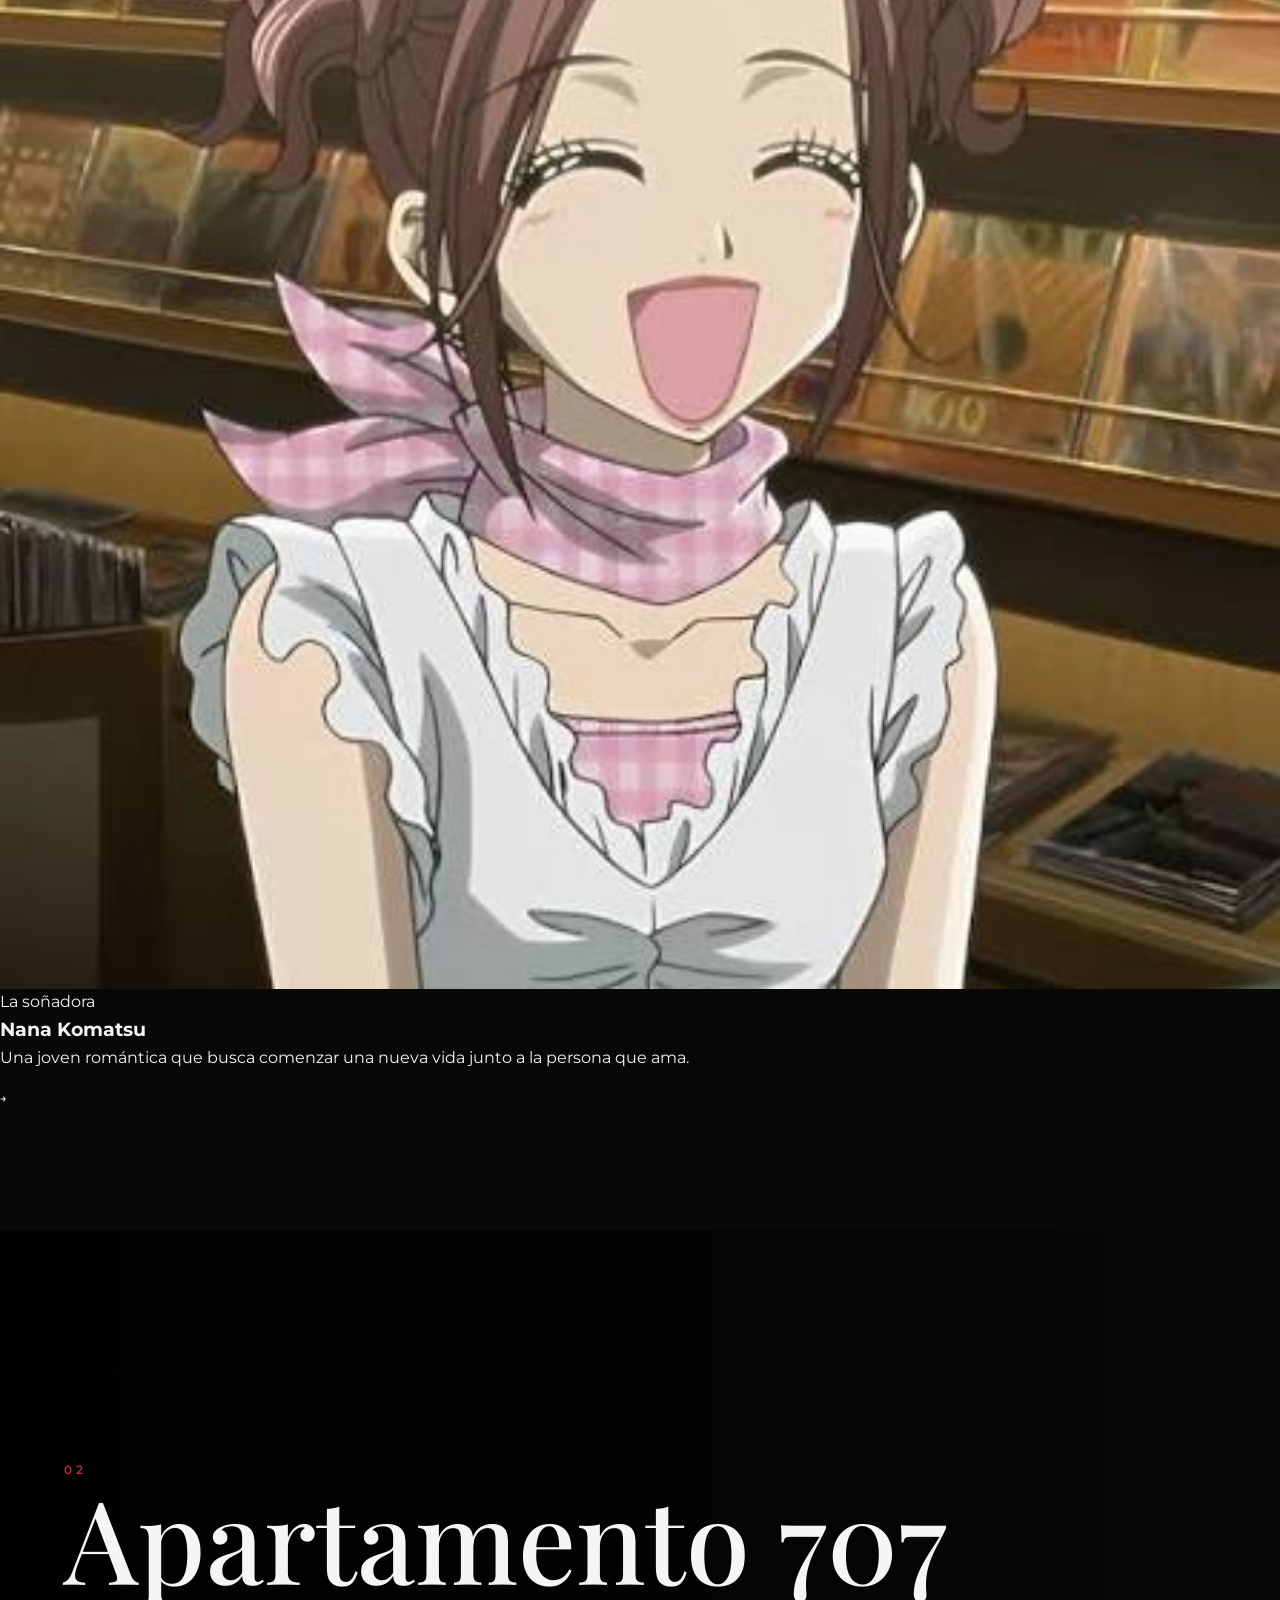
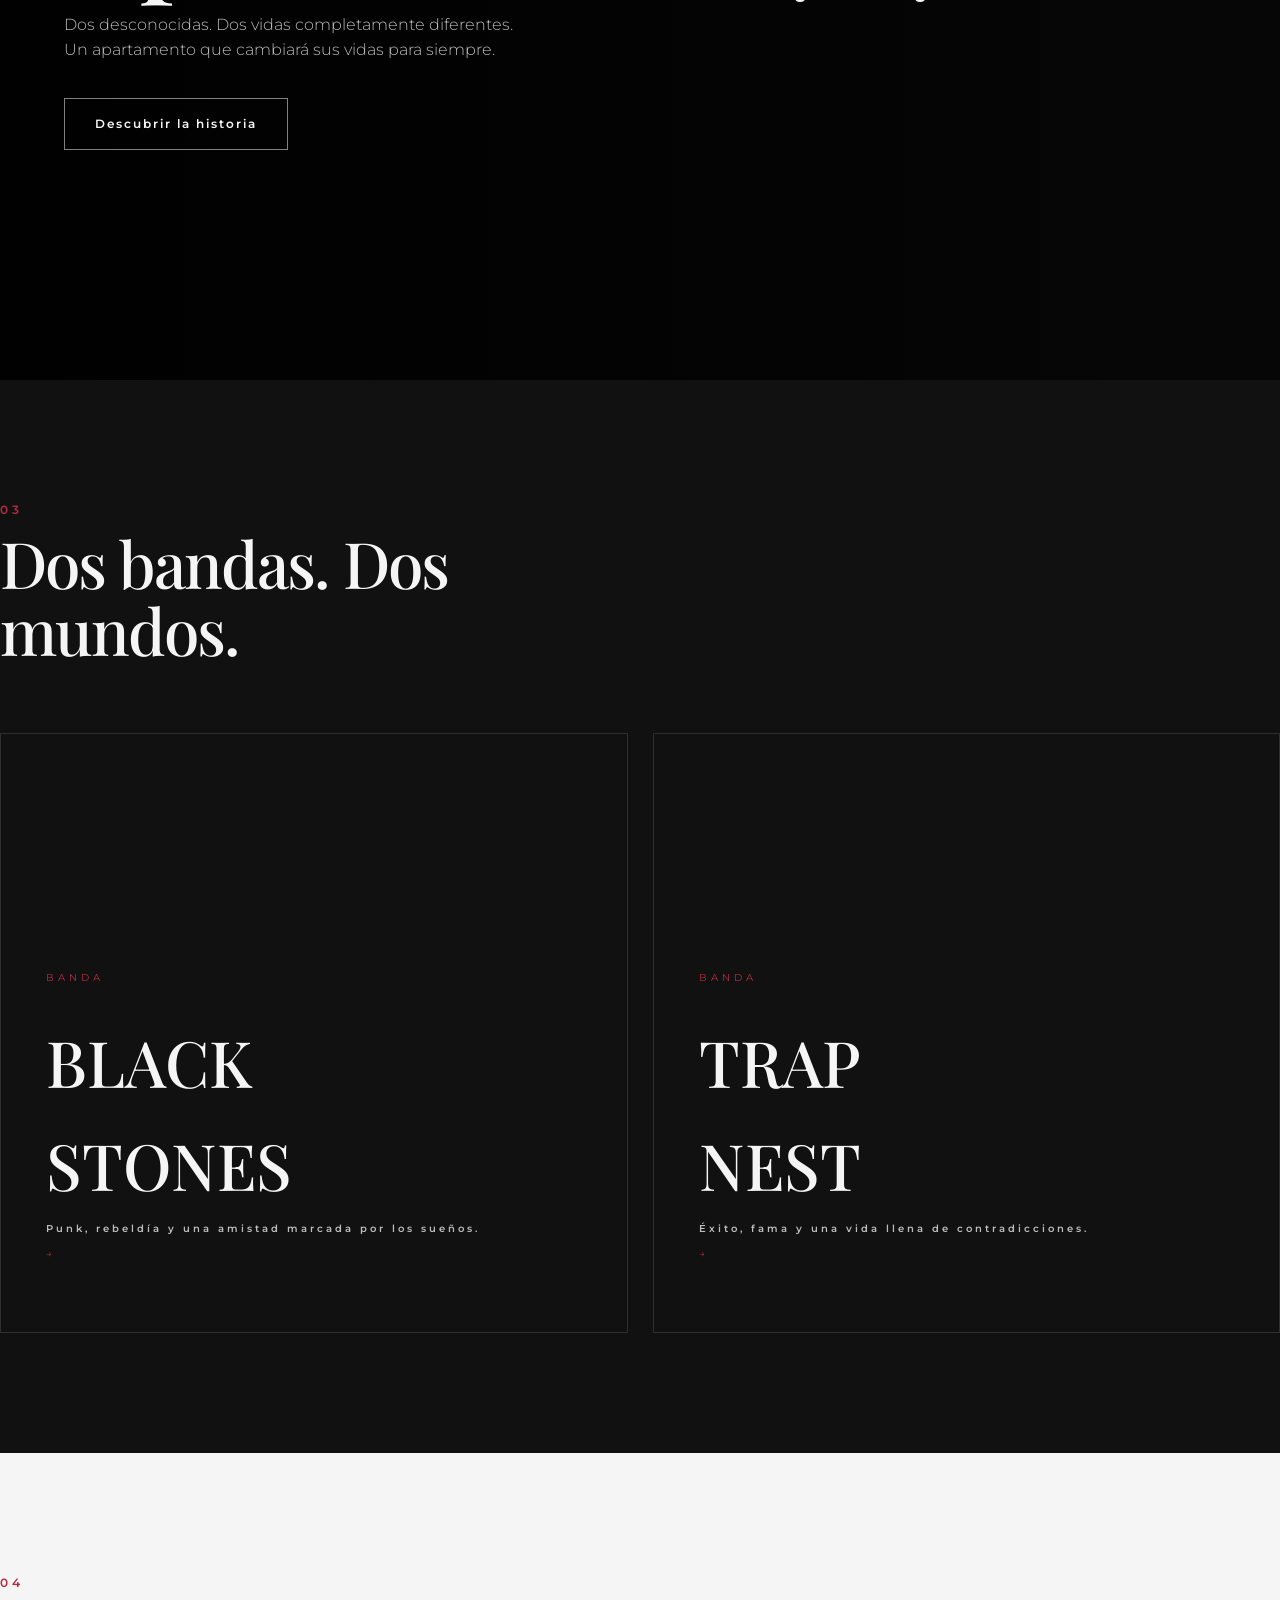
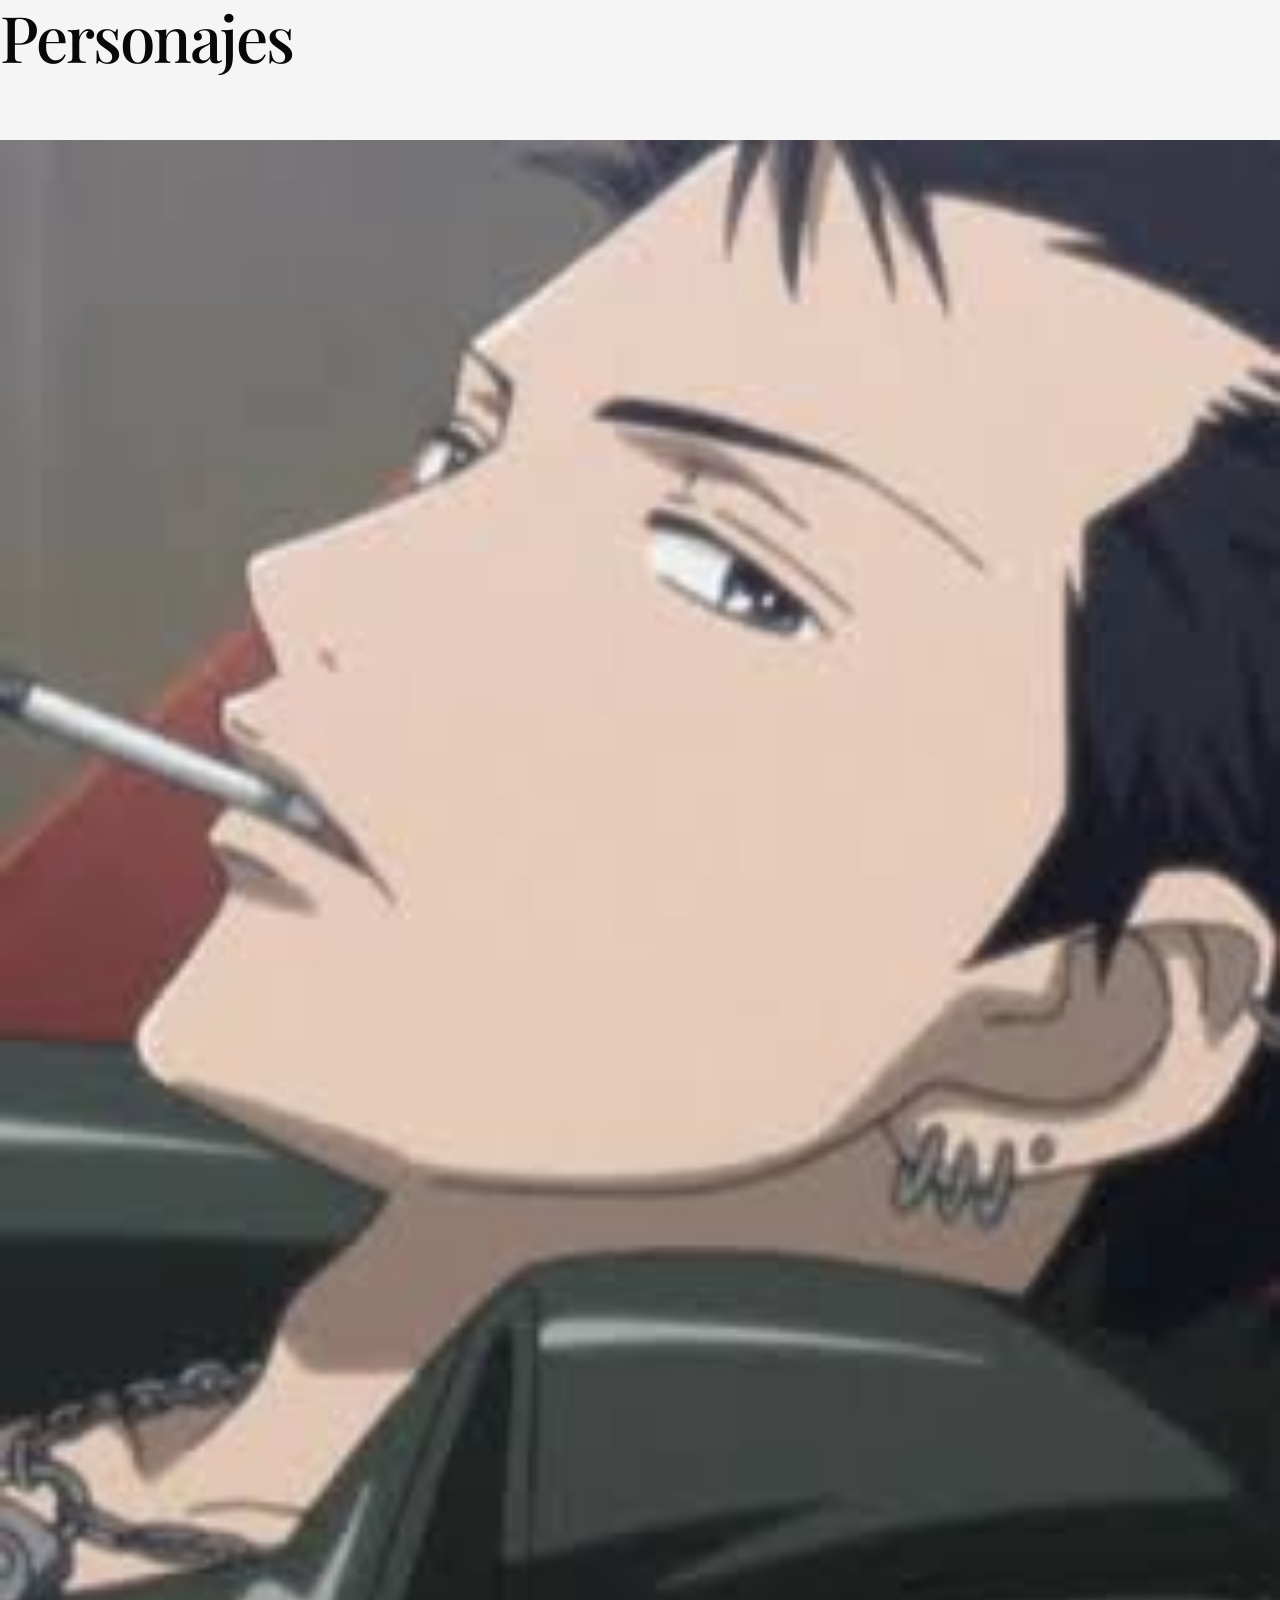
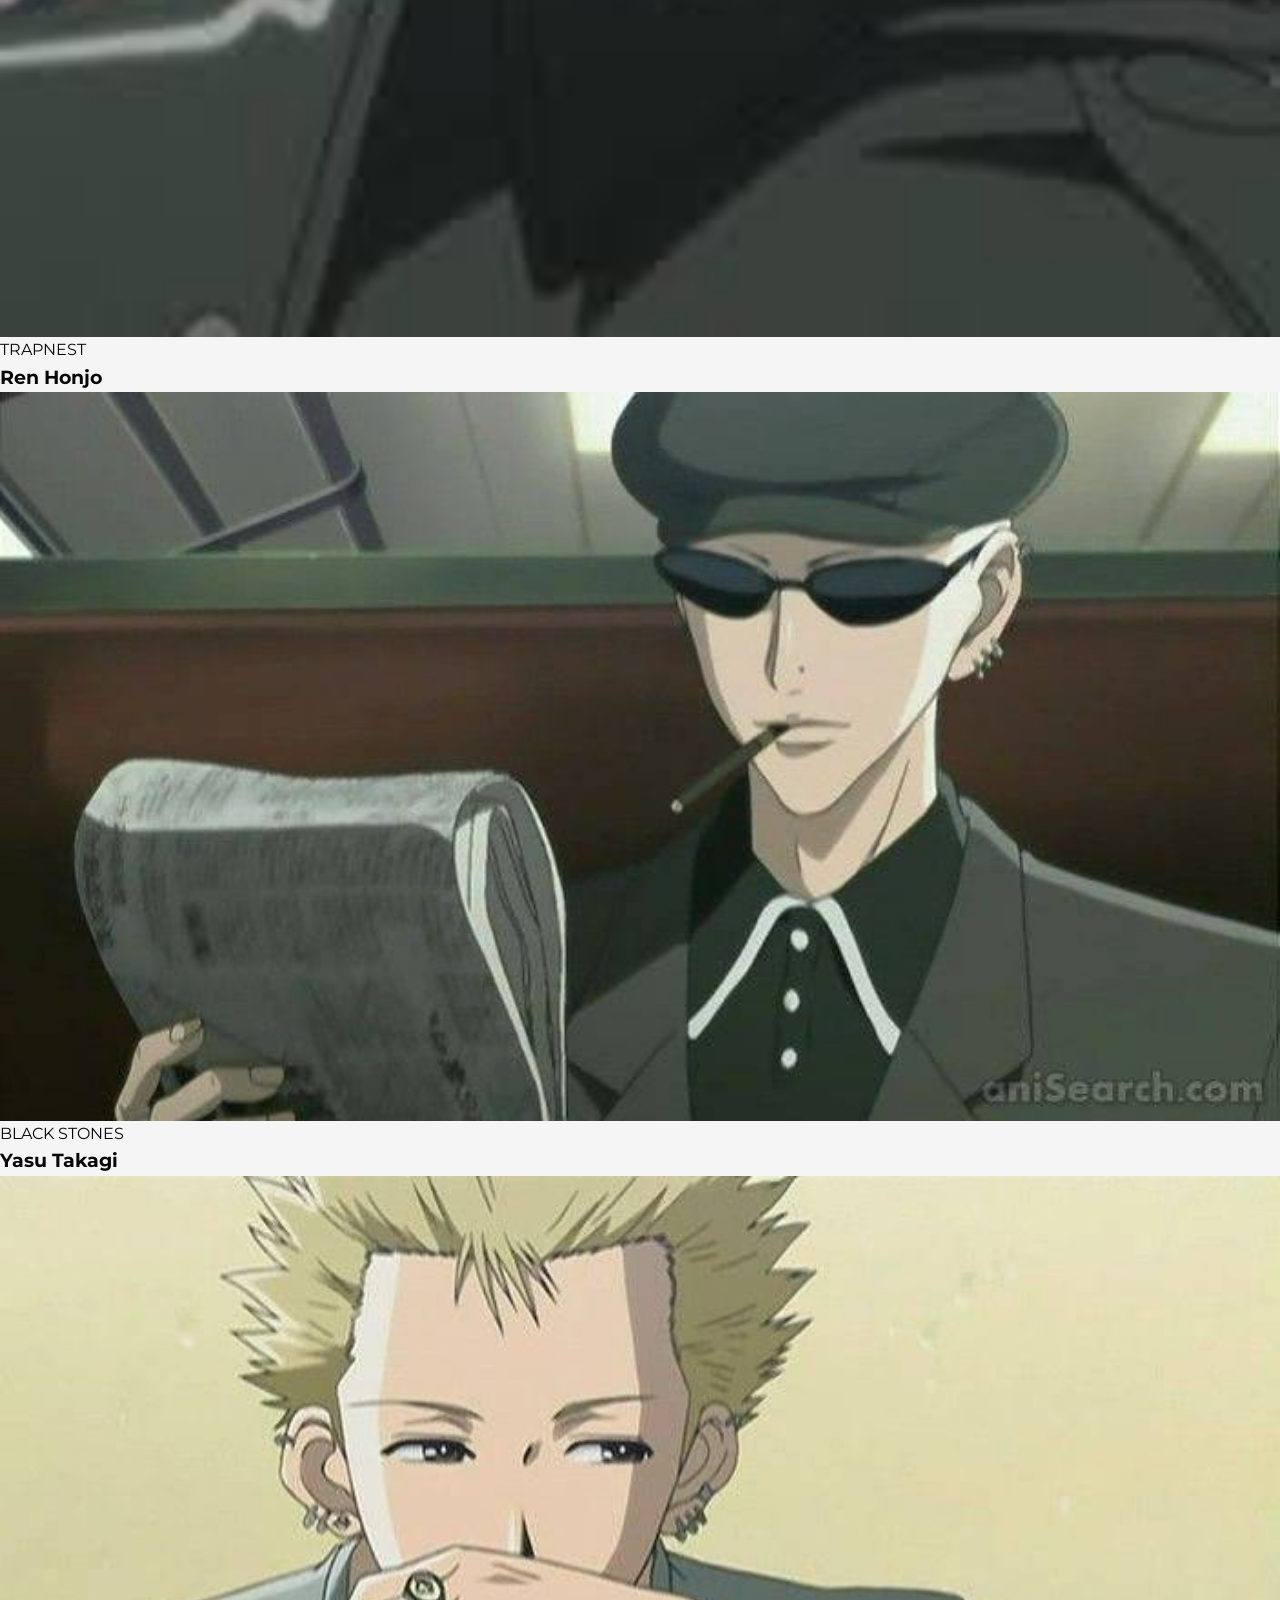
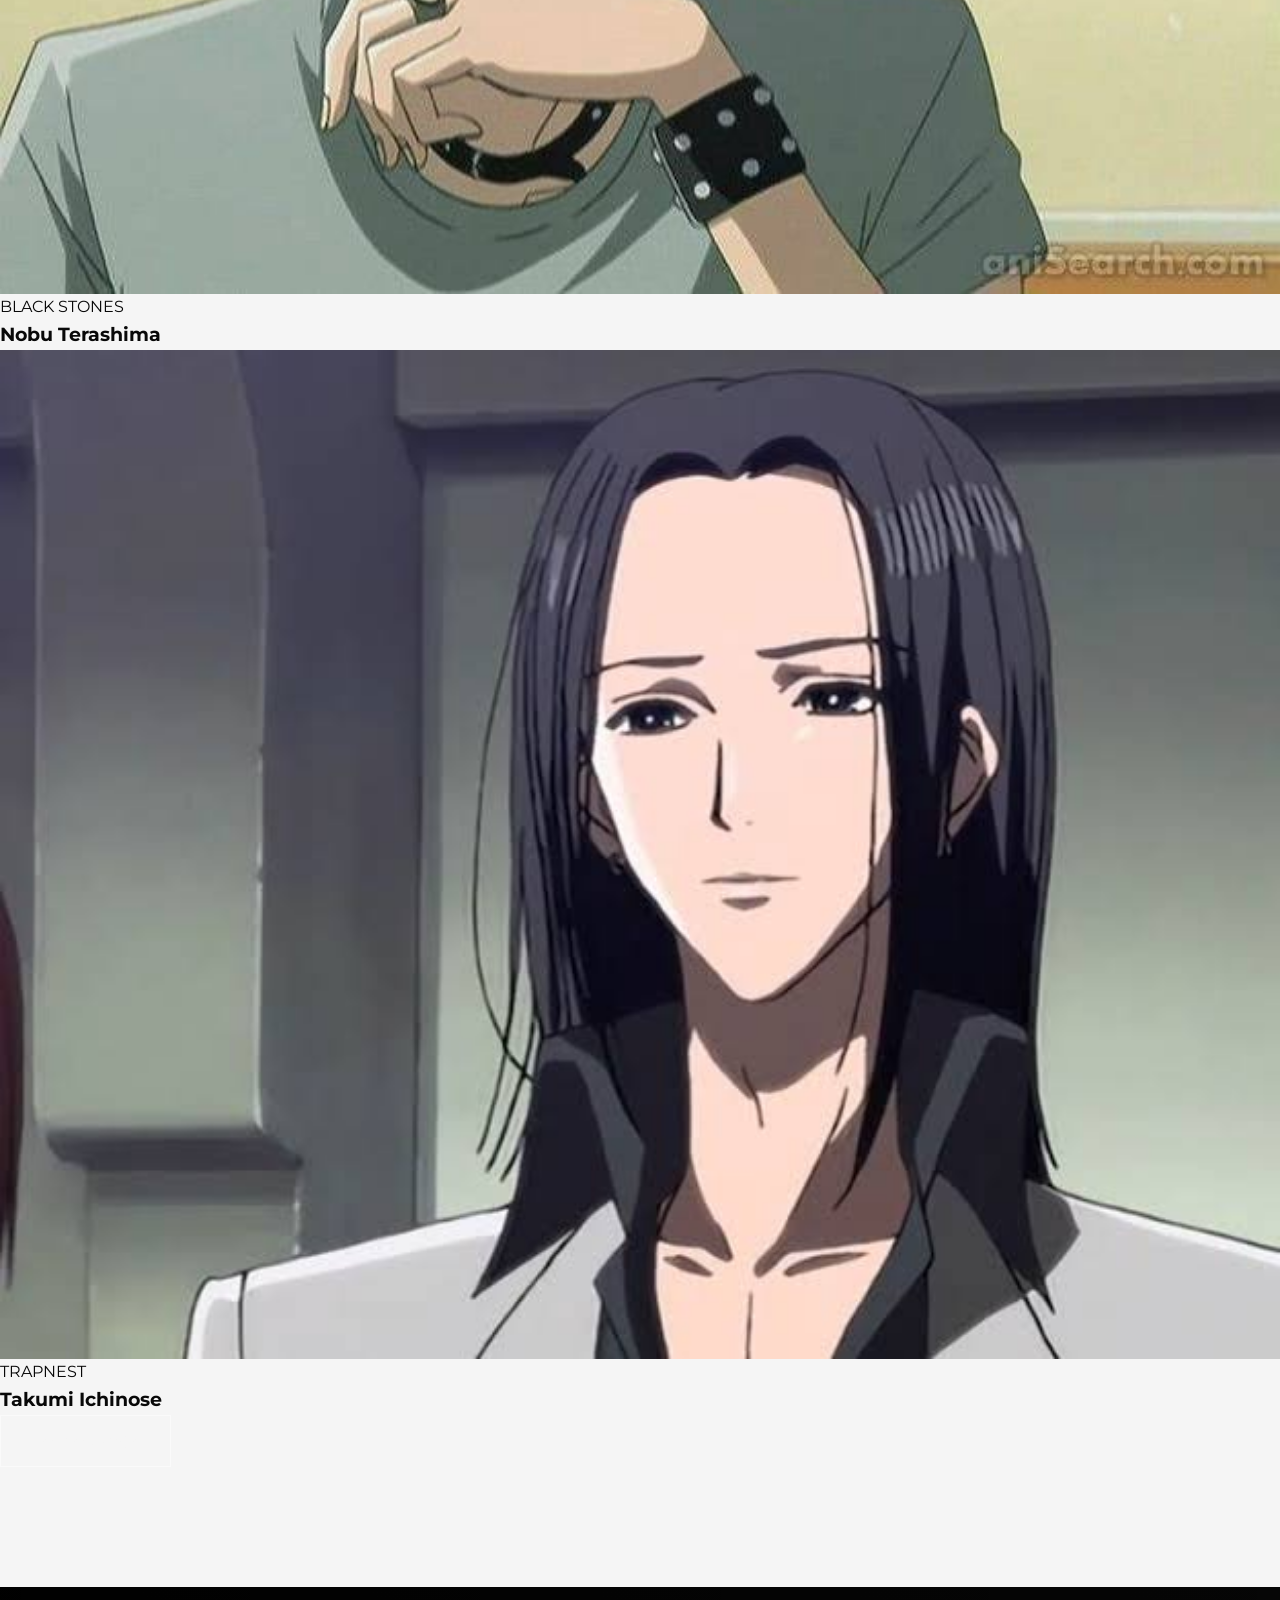
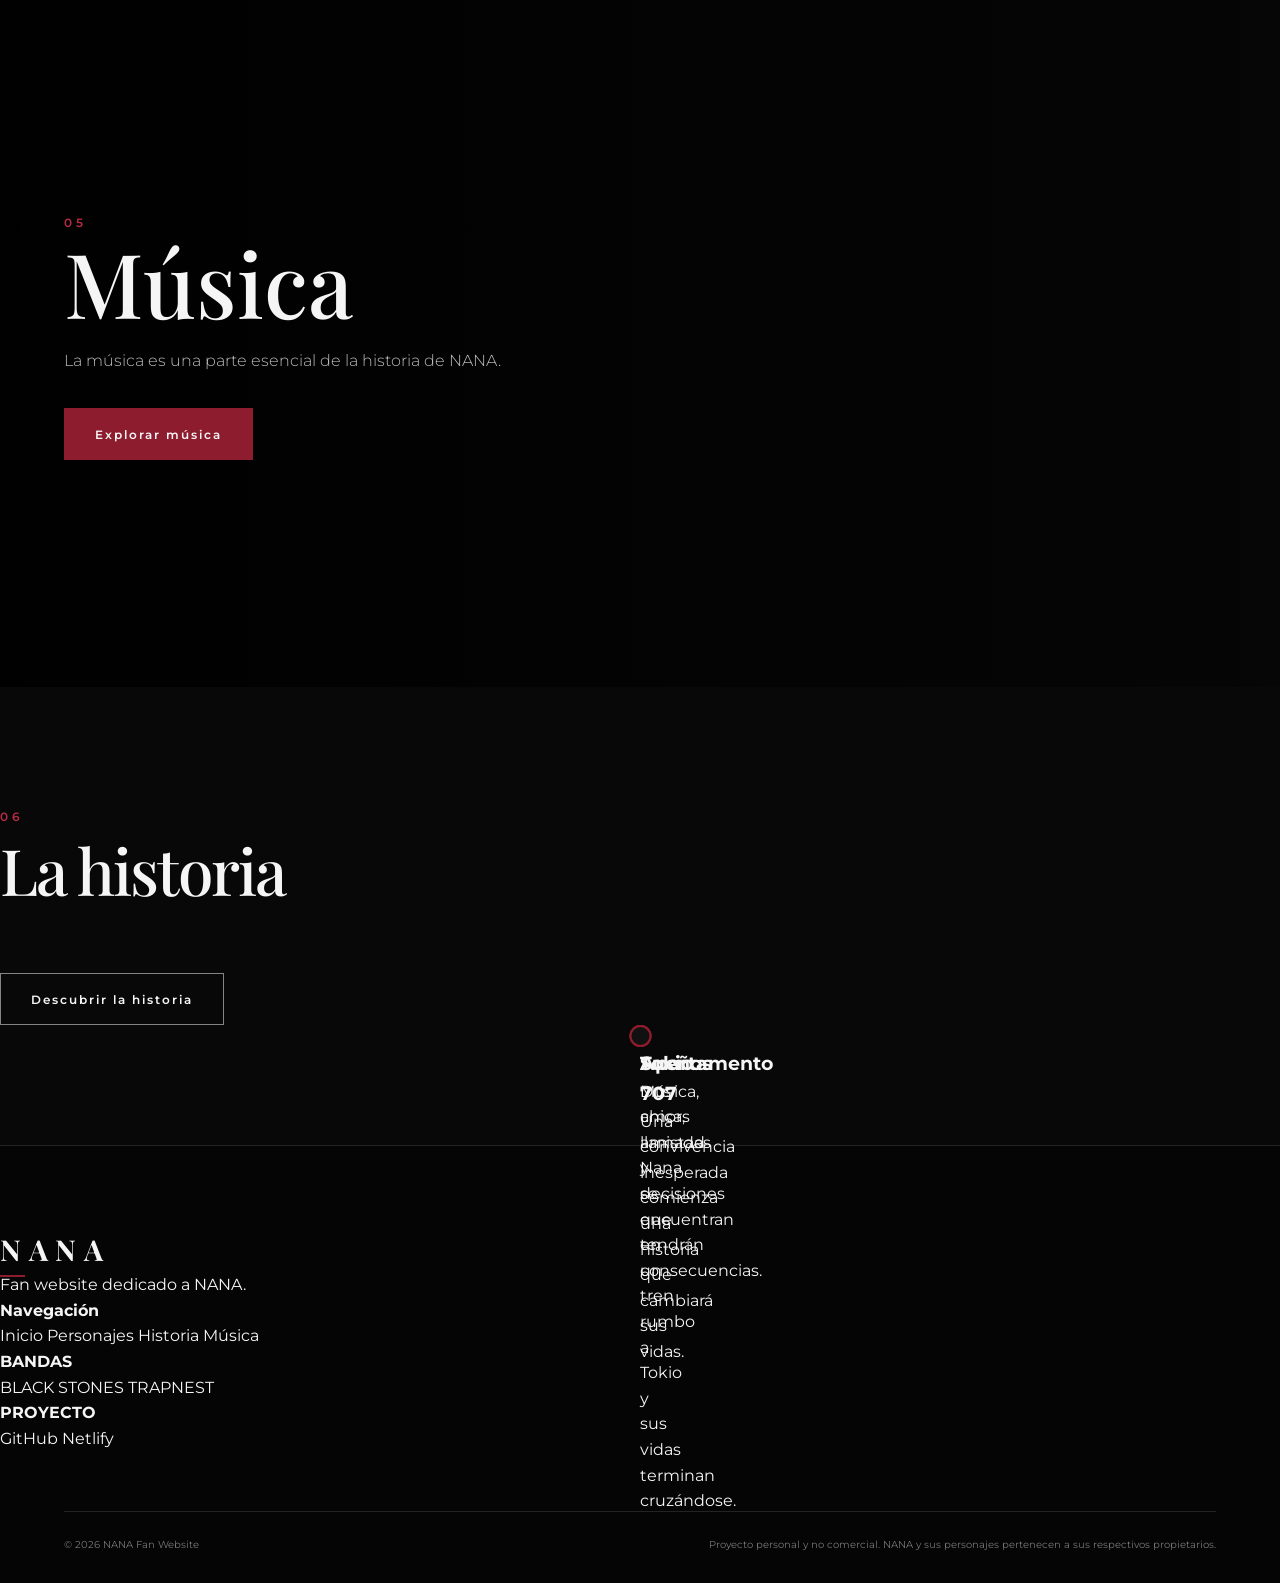
==== commit 661b1754: "Arreglo" ====
--- a/index.html
+++ b/index.html
@@ -7,20 +7,26 @@
 
     <title>NANA | Fan Website</title>
 
-    <meta name="description"
-        content="Fan website dedicado a NANA, sus personajes, historia, música y bandas.">
-
+    <meta
+        name="description"
+        content="Fan website dedicado a NANA, sus personajes, historia, música y bandas."
+    >
+
+    <!-- Google Fonts -->
     <link rel="preconnect" href="https://fonts.googleapis.com">
     <link rel="preconnect" href="https://fonts.gstatic.com" crossorigin>
 
     <link
         href="https://fonts.googleapis.com/css2?family=Montserrat:wght@300;400;500;600;700&family=Playfair+Display:wght@400;500;600;700&display=swap"
-        rel="stylesheet">
-
+        rel="stylesheet"
+    >
+
+    <!-- CSS -->
     <link rel="stylesheet" href="css/style.css">
     <link rel="stylesheet" href="css/responsive.css">
 </head>
 
+
 <body>
 
     <!-- =========================
@@ -35,47 +41,90 @@
                 NANA
             </a>
 
-            <button class="menu-toggle" id="menuToggle" aria-label="Abrir menú">
+
+            <!-- MENU MOBILE -->
+
+            <button
+                class="menu-toggle"
+                id="menuToggle"
+                aria-label="Abrir menú"
+                aria-expanded="false"
+                type="button"
+            >
                 <span></span>
                 <span></span>
                 <span></span>
             </button>
 
+
+            <!-- NAVIGATION -->
+
             <nav class="nav-menu" id="navMenu">
 
-                <a href="index.html" class="active" data-i18n="home">
+                <a
+                    href="index.html"
+                    class="active"
+                    data-i18n="home"
+                >
                     Inicio
                 </a>
 
-                <a href="pages/personajes.html" data-i18n="characters">
+                <a
+                    href="pages/personajes.html"
+                    data-i18n="characters"
+                >
                     Personajes
                 </a>
 
-                <a href="pages/historia.html" data-i18n="story">
+                <a
+                    href="pages/historia.html"
+                    data-i18n="story"
+                >
                     Historia
                 </a>
 
-                <a href="pages/musica.html" data-i18n="music">
+                <a
+                    href="pages/musica.html"
+                    data-i18n="music"
+                >
                     Música
                 </a>
 
-                <a href="pages/black-stones.html" data-i18n="black_stones">
+                <a
+                    href="pages/black-stones.html"
+                    data-i18n="black_stones"
+                >
                     BLACK STONES
                 </a>
 
-                <a href="pages/trapnest.html" data-i18n="trapnest">
+                <a
+                    href="pages/trapnest.html"
+                    data-i18n="trapnest"
+                >
                     TRAPNEST
                 </a>
 
+
+                <!-- LANGUAGE -->
+
                 <div class="language-selector">
 
-                    <button data-language="es" class="active">
+                    <button
+                        type="button"
+                        data-language="es"
+                        class="active"
+                        aria-label="Español"
+                    >
                         ES
                     </button>
 
                     <span>/</span>
 
-                    <button data-language="en">
+                    <button
+                        type="button"
+                        data-language="en"
+                        aria-label="English"
+                    >
                         EN
                     </button>
 
@@ -88,7 +137,12 @@
     </header>
 
 
+    <!-- =========================
+         MAIN
+    ========================== -->
+
     <main>
+
 
         <!-- =========================
              HERO
@@ -108,21 +162,34 @@
                     NANA
                 </h1>
 
-                <p class="hero-subtitle" data-i18n="hero_subtitle">
+                <p
+                    class="hero-subtitle"
+                    data-i18n="hero_subtitle"
+                >
                     DOS CHICAS. UNA HISTORIA.
                 </p>
 
-                <a href="#intro" class="btn btn-primary" data-i18n="hero_button">
+                <a
+                    href="#intro"
+                    class="btn btn-primary"
+                    data-i18n="hero_button"
+                >
                     Explorar
                 </a>
 
             </div>
 
+
             <div class="hero-scroll">
+
                 <span data-i18n="scroll">
                     Desliza para descubrir
                 </span>
-                <span>↓</span>
+
+                <span aria-hidden="true">
+                    ↓
+                </span>
+
             </div>
 
         </section>
@@ -132,7 +199,10 @@
              INTRO
         ========================== -->
 
-        <section class="section intro-section" id="intro">
+        <section
+            class="section intro-section"
+            id="intro"
+        >
 
             <div class="container">
 
@@ -151,13 +221,21 @@
 
                 <div class="intro-grid">
 
+
+                    <!-- NANA OSAKI -->
+
                     <article class="intro-card reveal">
 
                         <div class="intro-image">
+
                             <img
                                 src="assets/images/characters/nana-osaki.jpg"
-                                alt="Nana Osaki">
-                        </div>
+                                alt="Nana Osaki"
+                                loading="lazy"
+                            >
+
+                        </div>
+
 
                         <div class="intro-content">
 
@@ -170,12 +248,15 @@
                             </h3>
 
                             <p data-i18n="nana_osaki_description">
-                                Una cantante punk decidida a triunfar en Tokio sin renunciar a sus sueños.
+                                Una cantante punk decidida a triunfar
+                                en Tokio sin renunciar a sus sueños.
                             </p>
 
                             <a
                                 href="pages/personajes.html"
-                                class="text-link">
+                                class="text-link"
+                                aria-label="Ver personajes"
+                            >
                                 →
                             </a>
 
@@ -184,13 +265,20 @@
                     </article>
 
 
+                    <!-- NANA KOMATSU -->
+
                     <article class="intro-card reveal">
 
                         <div class="intro-image">
+
                             <img
                                 src="assets/images/characters/nana-komatsu.jpg"
-                                alt="Nana Komatsu">
-                        </div>
+                                alt="Nana Komatsu"
+                                loading="lazy"
+                            >
+
+                        </div>
+
 
                         <div class="intro-content">
 
@@ -203,12 +291,15 @@
                             </h3>
 
                             <p data-i18n="nana_komatsu_description">
-                                Una joven romántica que busca comenzar una nueva vida junto a la persona que ama.
+                                Una joven romántica que busca comenzar
+                                una nueva vida junto a la persona que ama.
                             </p>
 
                             <a
                                 href="pages/personajes.html"
-                                class="text-link">
+                                class="text-link"
+                                aria-label="Ver personajes"
+                            >
                                 →
                             </a>
 
@@ -251,7 +342,8 @@
                 <a
                     href="pages/historia.html"
                     class="btn btn-outline"
-                    data-i18n="story_button">
+                    data-i18n="story_button"
+                >
                     Descubrir la historia
                 </a>
 
@@ -283,14 +375,18 @@
 
                 <div class="bands-grid">
 
+
+                    <!-- BLACK STONES -->
+
                     <a
                         href="pages/black-stones.html"
-                        class="band-card band-blast reveal">
+                        class="band-card band-blast reveal"
+                    >
 
                         <div class="band-content">
 
-                            <span>
-                                BAND
+                            <span data-i18n="band_label">
+                                BANDA
                             </span>
 
                             <h3>
@@ -298,10 +394,14 @@
                             </h3>
 
                             <p data-i18n="blast_text">
-                                Punk, rebeldía y una amistad marcada por los sueños.
+                                Punk, rebeldía y una amistad marcada
+                                por los sueños.
                             </p>
 
-                            <span class="band-arrow">
+                            <span
+                                class="band-arrow"
+                                aria-hidden="true"
+                            >
                                 →
                             </span>
 
@@ -309,15 +409,18 @@
 
                     </a>
 
+
+                    <!-- TRAPNEST -->
 
                     <a
                         href="pages/trapnest.html"
-                        class="band-card band-trapnest reveal">
+                        class="band-card band-trapnest reveal"
+                    >
 
                         <div class="band-content">
 
-                            <span>
-                                BAND
+                            <span data-i18n="band_label">
+                                BANDA
                             </span>
 
                             <h3>
@@ -325,10 +428,14 @@
                             </h3>
 
                             <p data-i18n="trapnest_text">
-                                Éxito, fama y una vida llena de contradicciones.
+                                Éxito, fama y una vida llena
+                                de contradicciones.
                             </p>
 
-                            <span class="band-arrow">
+                            <span
+                                class="band-arrow"
+                                aria-hidden="true"
+                            >
                                 →
                             </span>
 
@@ -344,7 +451,7 @@
 
 
         <!-- =========================
-             PERSONAJES DESTACADOS
+             PERSONAJES
         ========================== -->
 
         <section class="section characters-preview">
@@ -366,15 +473,25 @@
 
                 <div class="characters-preview-grid">
 
+
                     <article class="character-preview reveal">
 
                         <img
                             src="assets/images/characters/ren.jpg"
-                            alt="Ren Honjo">
+                            alt="Ren Honjo"
+                            loading="lazy"
+                        >
 
                         <div>
-                            <span>TRAPNEST</span>
-                            <h3>Ren Honjo</h3>
+
+                            <span>
+                                TRAPNEST
+                            </span>
+
+                            <h3>
+                                Ren Honjo
+                            </h3>
+
                         </div>
 
                     </article>
@@ -384,11 +501,20 @@
 
                         <img
                             src="assets/images/characters/yasu.jpg"
-                            alt="Yasu">
+                            alt="Yasu Takagi"
+                            loading="lazy"
+                        >
 
                         <div>
-                            <span>BLACK STONES</span>
-                            <h3>Yasu Takagi</h3>
+
+                            <span>
+                                BLACK STONES
+                            </span>
+
+                            <h3>
+                                Yasu Takagi
+                            </h3>
+
                         </div>
 
                     </article>
@@ -398,11 +524,20 @@
 
                         <img
                             src="assets/images/characters/nobu.jpg"
-                            alt="Nobu">
+                            alt="Nobu Terashima"
+                            loading="lazy"
+                        >
 
                         <div>
-                            <span>BLACK STONES</span>
-                            <h3>Nobu Terashima</h3>
+
+                            <span>
+                                BLACK STONES
+                            </span>
+
+                            <h3>
+                                Nobu Terashima
+                            </h3>
+
                         </div>
 
                     </article>
@@ -412,11 +547,20 @@
 
                         <img
                             src="assets/images/characters/takumi.jpg"
-                            alt="Takumi">
+                            alt="Takumi Ichinose"
+                            loading="lazy"
+                        >
 
                         <div>
-                            <span>TRAPNEST</span>
-                            <h3>Takumi Ichinose</h3>
+
+                            <span>
+                                TRAPNEST
+                            </span>
+
+                            <h3>
+                                Takumi Ichinose
+                            </h3>
+
                         </div>
 
                     </article>
@@ -429,7 +573,8 @@
                     <a
                         href="pages/personajes.html"
                         class="btn btn-outline"
-                        data-i18n="view_character">
+                        data-i18n="view_character"
+                    >
                         Ver personajes
                     </a>
 
@@ -467,7 +612,8 @@
                 <a
                     href="pages/musica.html"
                     class="btn btn-primary"
-                    data-i18n="music_button">
+                    data-i18n="music_button"
+                >
                     Explorar música
                 </a>
 
@@ -499,6 +645,9 @@
 
                 <div class="story-content reveal">
 
+
+                    <!-- 01 -->
+
                     <div class="story-line">
 
                         <div class="story-point">
@@ -506,18 +655,23 @@
                         </div>
 
                         <div>
-                            <h3>
-                                Tokyo
+
+                            <h3 data-i18n="story_tokyo_title">
+                                Tokio
                             </h3>
 
                             <p data-i18n="story_text">
-                                Dos chicas llamadas Nana se encuentran en un tren rumbo a Tokio
-                                y sus vidas terminan cruzándose.
+                                Dos chicas llamadas Nana se encuentran
+                                en un tren rumbo a Tokio y sus vidas
+                                terminan cruzándose.
                             </p>
+
                         </div>
 
                     </div>
 
+
+                    <!-- 02 -->
 
                     <div class="story-line">
 
@@ -526,18 +680,22 @@
                         </div>
 
                         <div>
-                            <h3>
-                                Apartment 707
-                            </h3>
-
-                            <p>
-                                Una convivencia inesperada comienza una historia que cambiará
-                                sus vidas.
+
+                            <h3 data-i18n="story_apartment_title">
+                                Apartamento 707
+                            </h3>
+
+                            <p data-i18n="story_apartment_text">
+                                Una convivencia inesperada comienza
+                                una historia que cambiará sus vidas.
                             </p>
+
                         </div>
 
                     </div>
 
+
+                    <!-- 03 -->
 
                     <div class="story-line">
 
@@ -546,13 +704,16 @@
                         </div>
 
                         <div>
-                            <h3>
-                                Dreams
-                            </h3>
-
-                            <p>
-                                Música, amor, amistad y decisiones que tendrán consecuencias.
+
+                            <h3 data-i18n="story_dreams_title">
+                                Sueños
+                            </h3>
+
+                            <p data-i18n="story_dreams_text">
+                                Música, amor, amistad y decisiones
+                                que tendrán consecuencias.
                             </p>
+
                         </div>
 
                     </div>
@@ -565,7 +726,8 @@
                     <a
                         href="pages/historia.html"
                         class="btn btn-outline"
-                        data-i18n="story_button">
+                        data-i18n="story_button"
+                    >
                         Descubrir la historia
                     </a>
 
@@ -586,6 +748,9 @@
 
         <div class="container footer-grid">
 
+
+            <!-- BRAND -->
+
             <div>
 
                 <div class="logo">
@@ -599,24 +764,51 @@
             </div>
 
 
+            <!-- NAVIGATION -->
+
             <div>
 
-                <h4>
-                    NAVIGATION
+                <h4 data-i18n="footer_navigation">
+                    NAVEGACIÓN
                 </h4>
 
-                <a href="index.html">Home</a>
-                <a href="pages/personajes.html">Characters</a>
-                <a href="pages/historia.html">Story</a>
-                <a href="pages/musica.html">Music</a>
-
-            </div>
-
+                <a
+                    href="index.html"
+                    data-i18n="home"
+                >
+                    Inicio
+                </a>
+
+                <a
+                    href="pages/personajes.html"
+                    data-i18n="characters"
+                >
+                    Personajes
+                </a>
+
+                <a
+                    href="pages/historia.html"
+                    data-i18n="story"
+                >
+                    Historia
+                </a>
+
+                <a
+                    href="pages/musica.html"
+                    data-i18n="music"
+                >
+                    Música
+                </a>
+
+            </div>
+
+
+            <!-- BANDS -->
 
             <div>
 
-                <h4>
-                    BANDS
+                <h4 data-i18n="footer_bands">
+                    BANDAS
                 </h4>
 
                 <a href="pages/black-stones.html">
@@ -630,11 +822,15 @@
             </div>
 
 
+            <!-- PROJECT -->
+
             <div>
 
-                <h4>
-                    PROJECT
+                <h4 data-i18n="footer_project">
+                    PROYECTO
                 </h4>
+
+                <!-- Sustituir cuando tengas las URLs definitivas -->
 
                 <a href="#">
                     GitHub
@@ -652,7 +848,9 @@
         <div class="footer-bottom">
 
             <p>
-                © <span id="currentYear"></span> NANA Fan Website
+                ©
+                <span id="currentYear"></span>
+                NANA Fan Website
             </p>
 
             <p data-i18n="disclaimer">
@@ -666,7 +864,7 @@
 
 
     <!-- =========================
-         SCRIPTS
+         JAVASCRIPT
     ========================== -->
 
     <script src="js/main.js"></script>
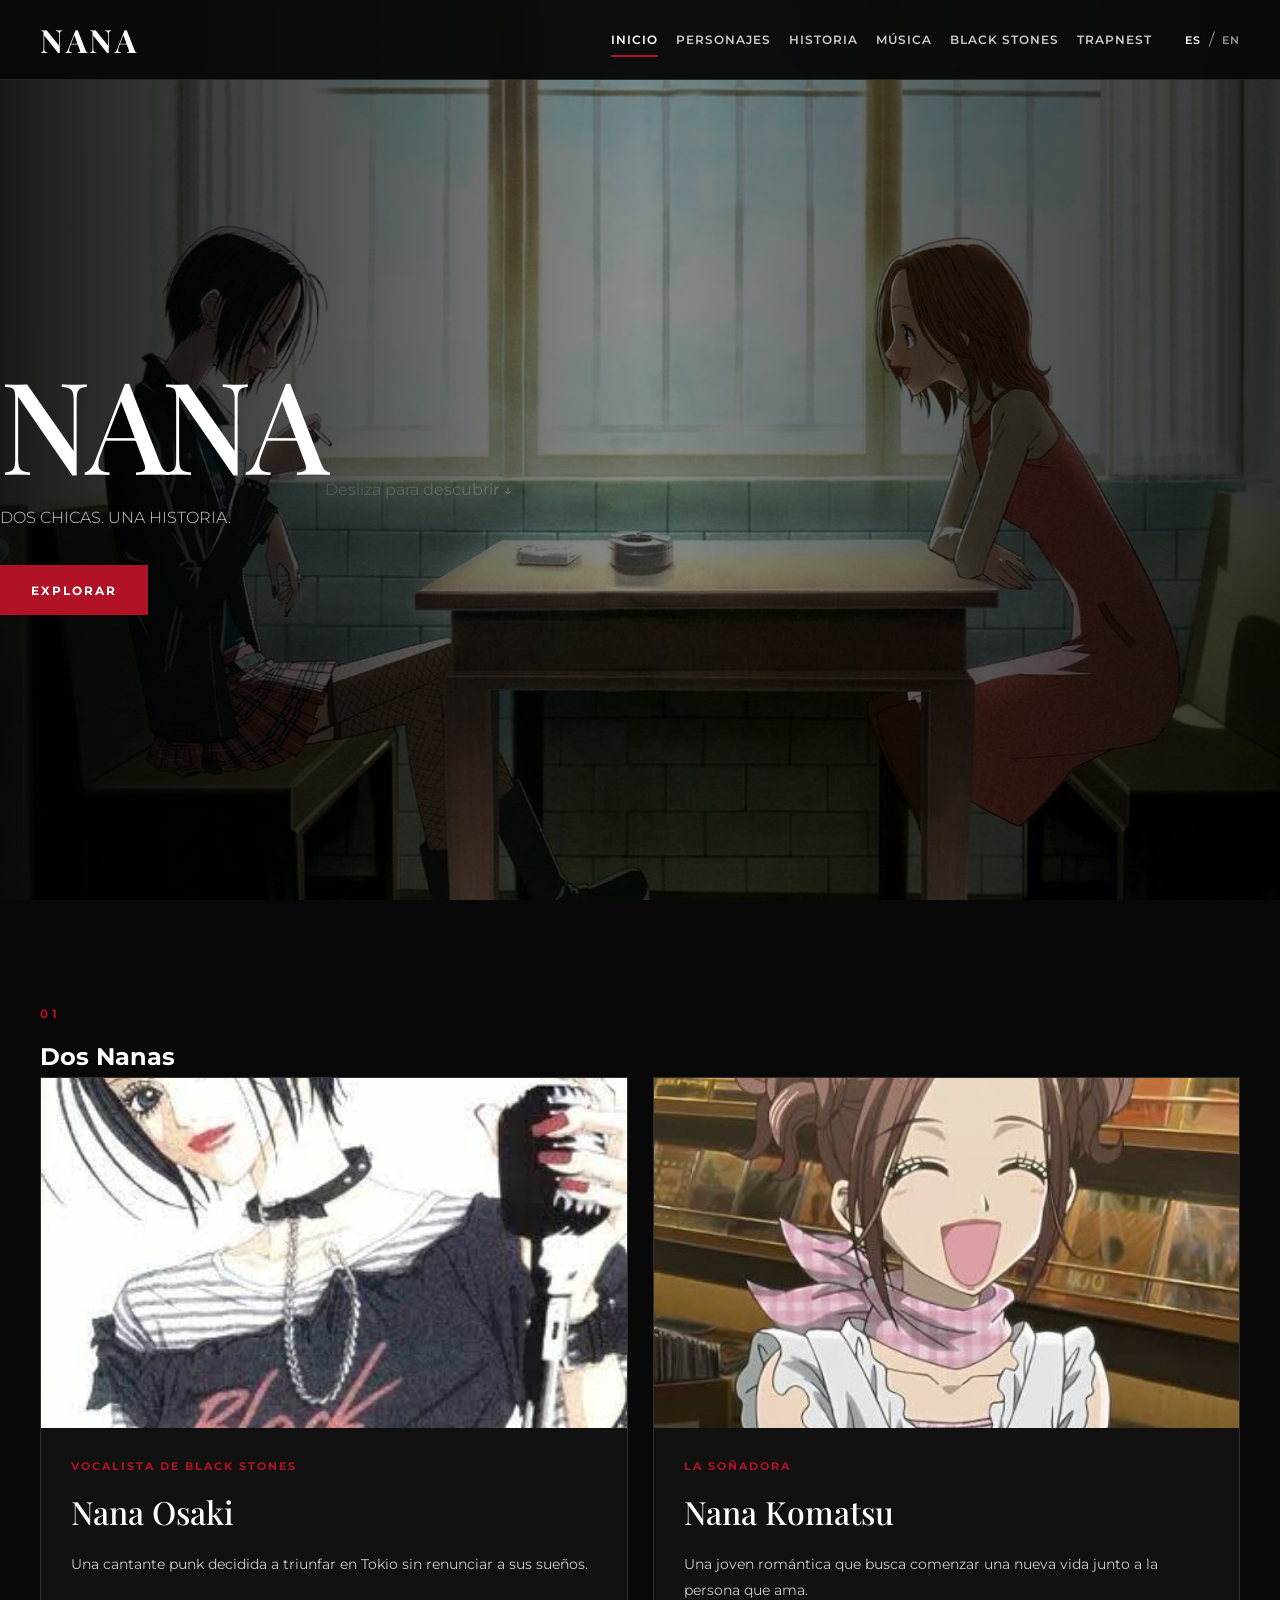
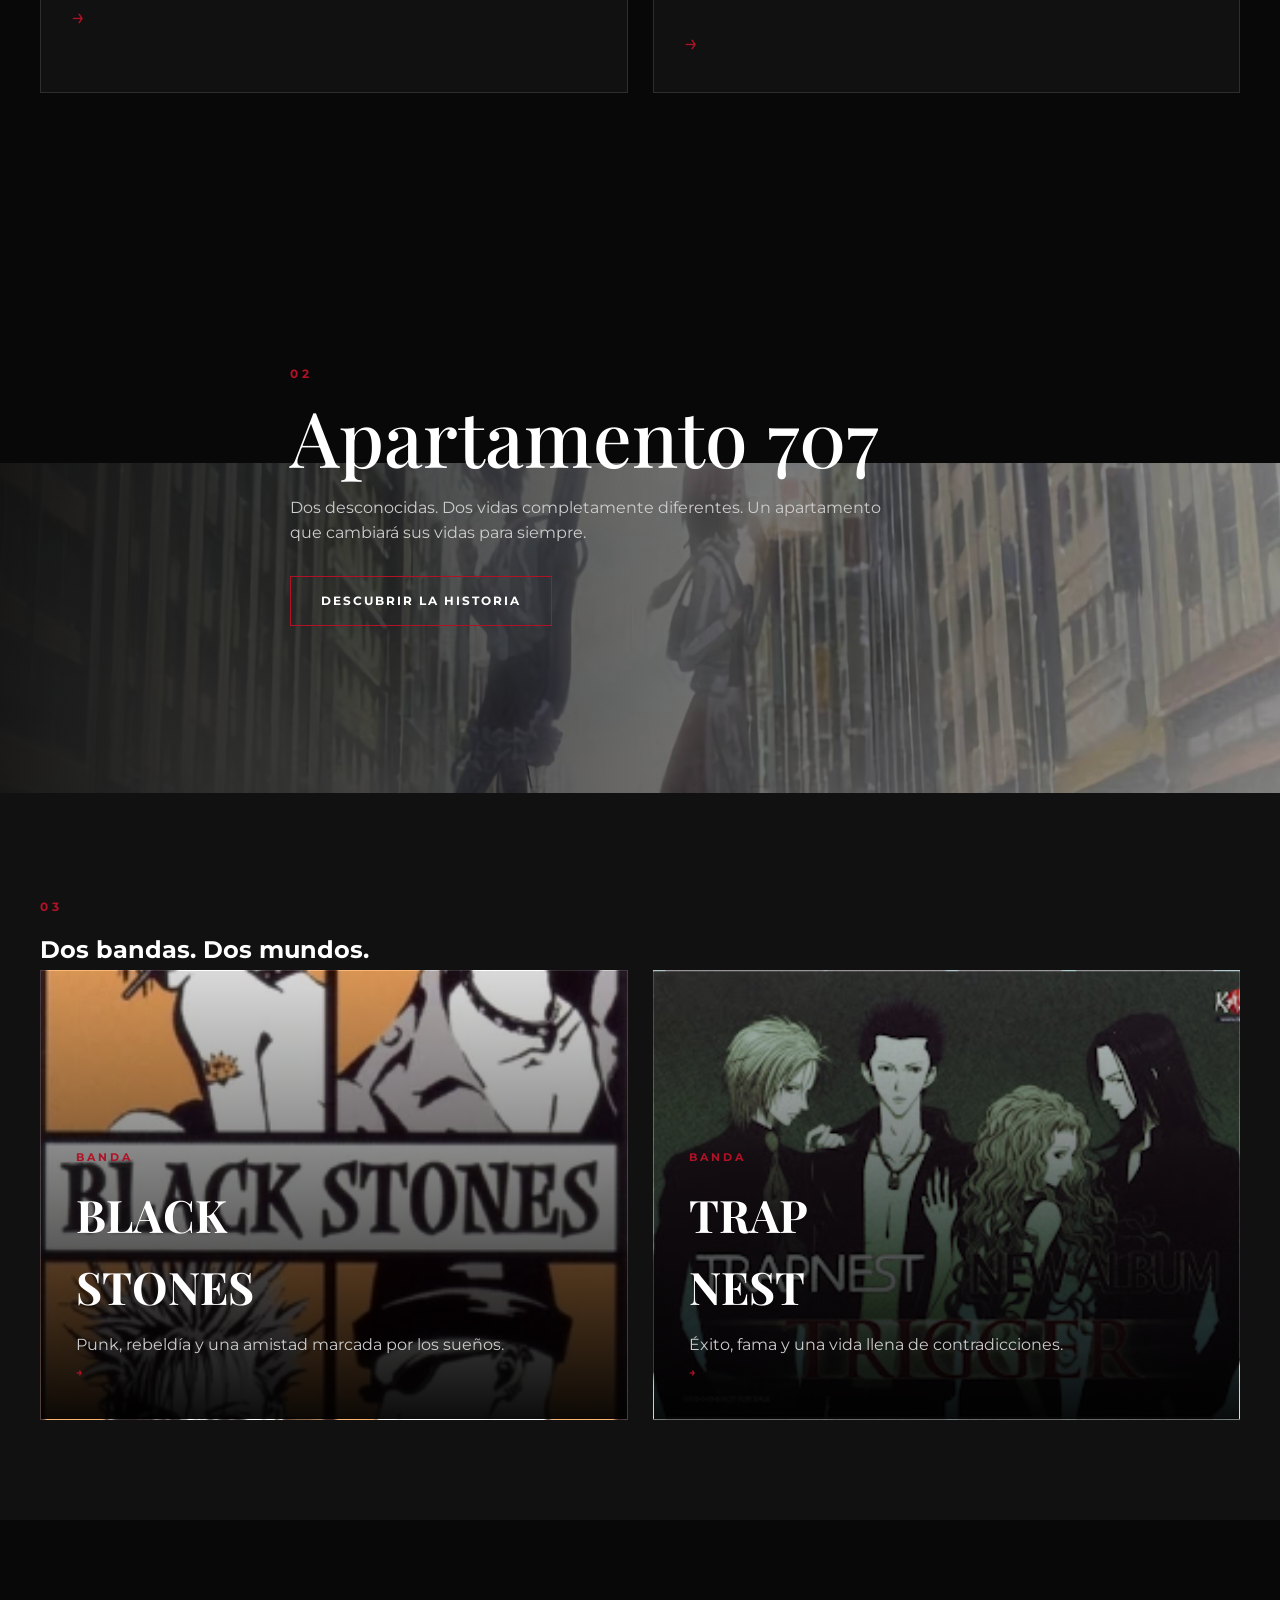
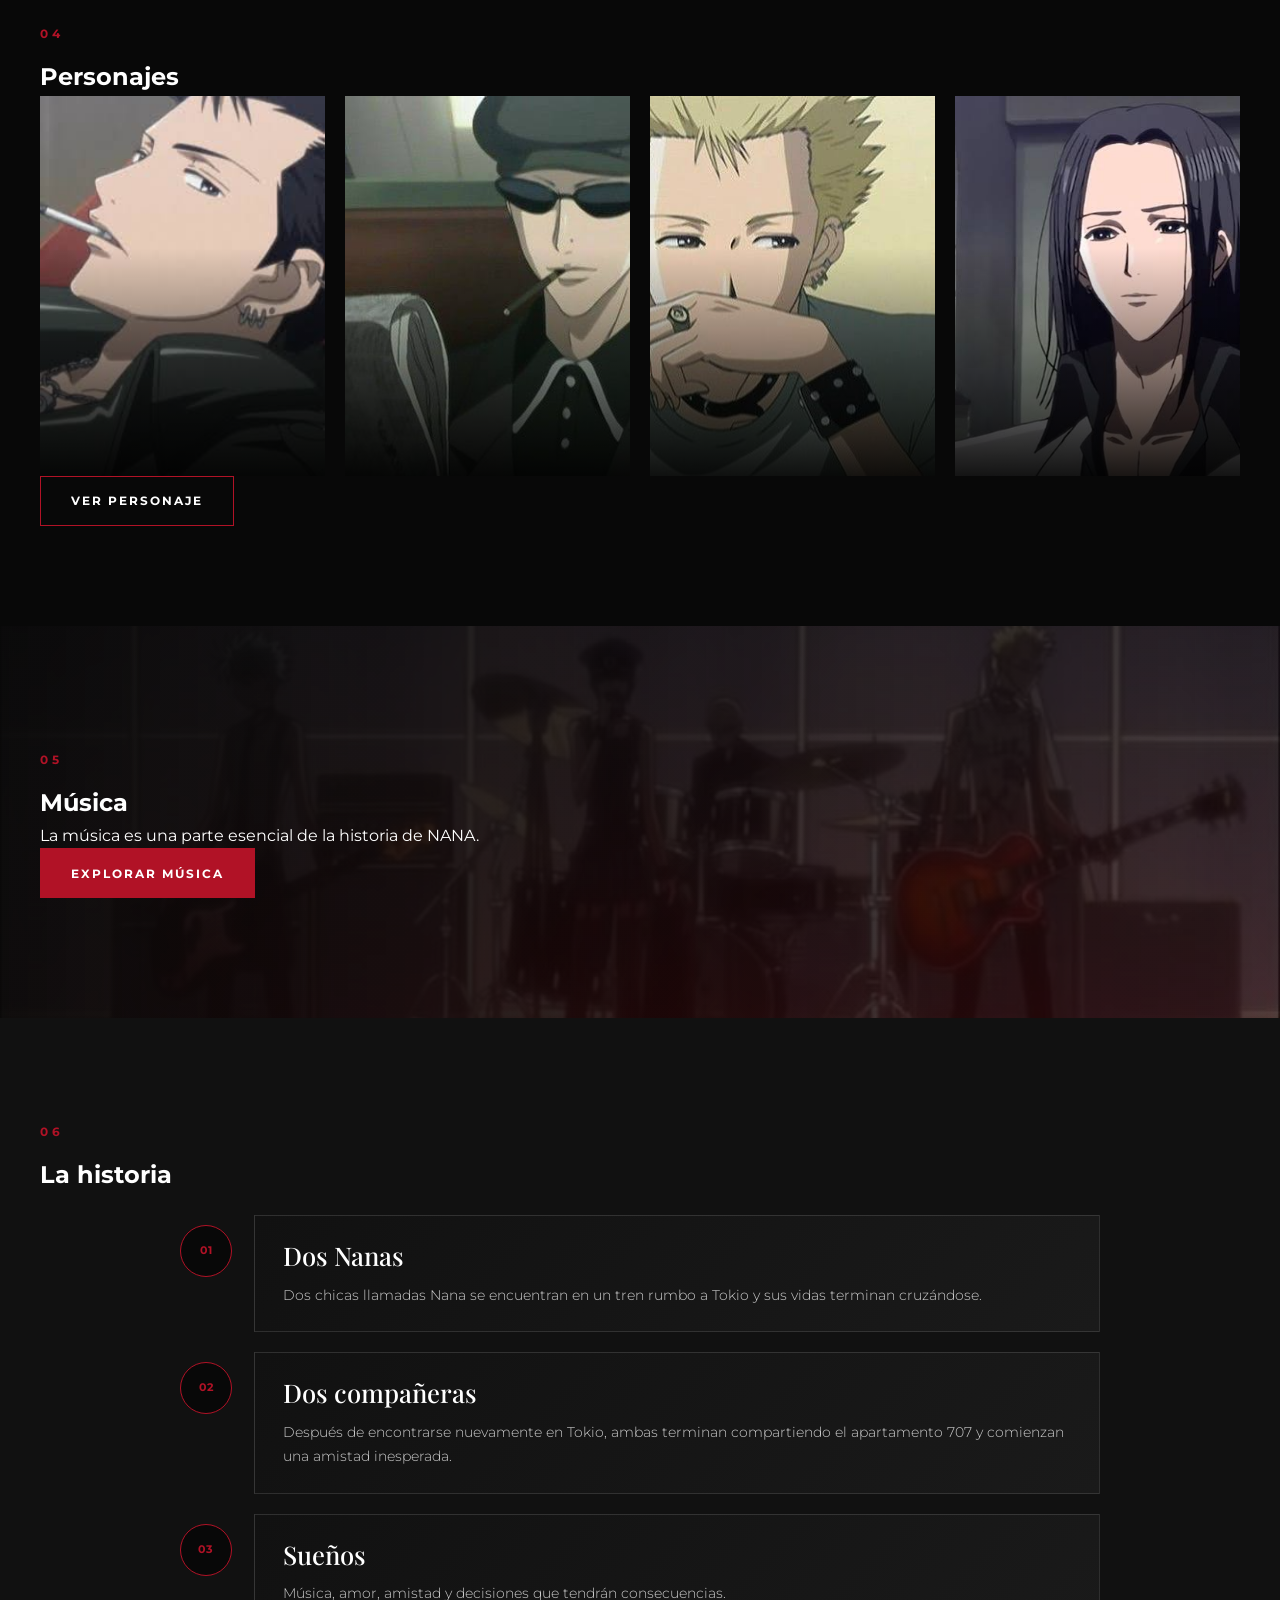
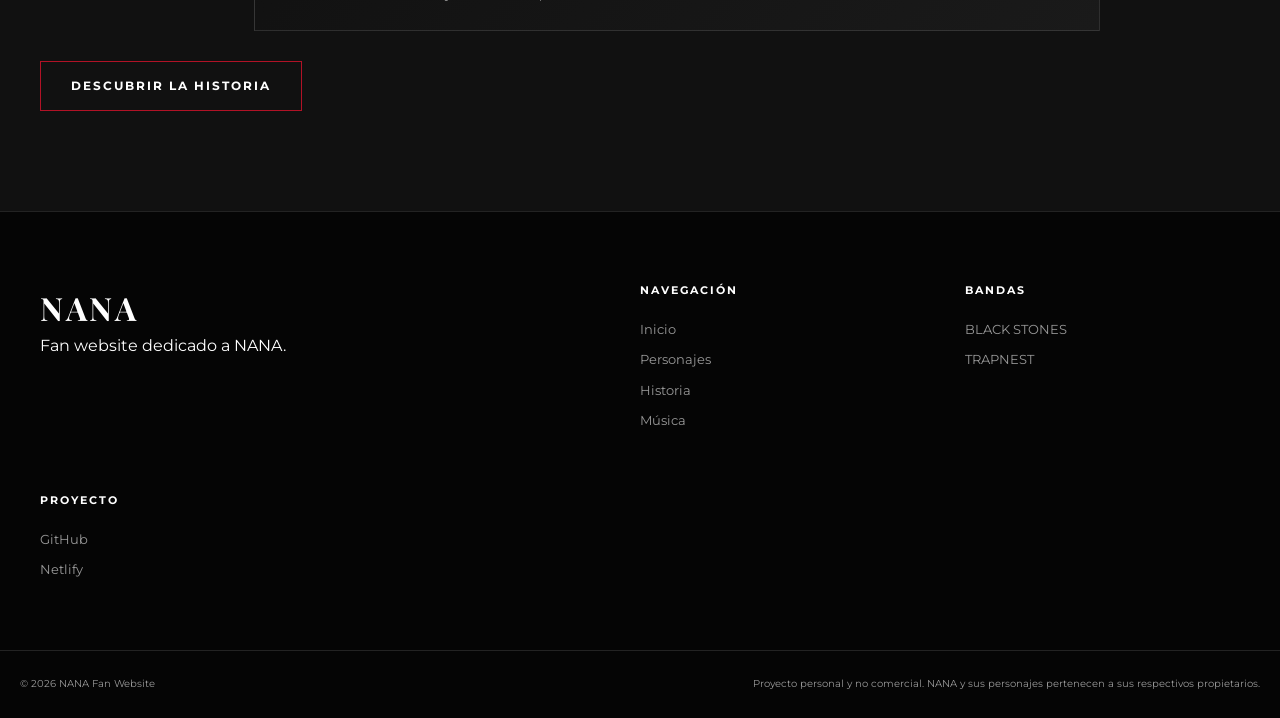
==== commit 46c8d005: "traducción" ====
--- a/index.html
+++ b/index.html
@@ -154,10 +154,6 @@
 
             <div class="hero-content reveal">
 
-                <p class="hero-small">
-                    NANA
-                </p>
-
                 <h1>
                     NANA
                 </h1>
--- a/css/style.css
+++ b/css/style.css
@@ -1,43 +1,40 @@
 /* =========================================================
-   NANA WEBSITE
-   MAIN STYLESHEET
-========================================================= */
-
-
-/* =========================================================
-   01. VARIABLES
-========================================================= */
+   NANA WEBSITE - STYLE.CSS
+   Estilos generales + Home + Personajes + Historia
+   ========================================================= */
+
+
+/* =========================================================
+   1. VARIABLES
+   ========================================================= */
 
 :root {
     --black: #080808;
     --black-soft: #111111;
-    --black-light: #181818;
-
-    --gray-dark: #242424;
-    --gray: #777;
-    --gray-light: #bdbdbd;
-
-    --white: #f5f5f5;
-    --white-soft: #dddddd;
-
-    --red: #8d1c2f;
-    --red-light: #b52b43;
-    --pink: #c46b7d;
+    --black-light: #1a1a1a;
+
+    --white: #ffffff;
+    --gray: #999999;
+    --gray-light: #cccccc;
+
+    --red: #b11226;
+    --red-dark: #7d0c1b;
+    --red-light: #d52b42;
 
     --border: rgba(255, 255, 255, 0.12);
 
-    --font-title: "Playfair Display", serif;
-    --font-body: "Montserrat", sans-serif;
-
-    --transition: 0.35s ease;
-
     --container: 1200px;
-}
-
-
-/* =========================================================
-   02. RESET
-========================================================= */
+
+    --font-main: "Montserrat", Arial, sans-serif;
+    --font-title: "Playfair Display", Georgia, serif;
+
+    --transition: 0.3s ease;
+}
+
+
+/* =========================================================
+   2. RESET
+   ========================================================= */
 
 * {
     margin: 0;
@@ -52,19 +49,14 @@
 body {
     background: var(--black);
     color: var(--white);
-    font-family: var(--font-body);
-    font-size: 16px;
+    font-family: var(--font-main);
     line-height: 1.6;
     overflow-x: hidden;
 }
 
-body.modal-open {
-    overflow: hidden;
-}
-
 img {
     display: block;
-    width: 100%;
+    max-width: 100%;
 }
 
 a {
@@ -82,113 +74,249 @@
 
 
 /* =========================================================
-   03. GENERAL
-========================================================= */
+   3. GENERAL
+   ========================================================= */
+
+.container {
+    width: min(100% - 40px, var(--container));
+    margin: 0 auto;
+}
 
 .section {
-    padding: 120px 0;
-    background: var(--black);
-}
-
-.section-container {
-    width: min(90%, var(--container));
-    margin: 0 auto;
-}
-
-.section-heading {
-    max-width: 700px;
-    margin-bottom: 70px;
-}
-
-.section-heading.centered {
-    margin-left: auto;
-    margin-right: auto;
-    text-align: center;
+    padding: 100px 0;
 }
 
 .section-number {
-    display: block;
-    margin-bottom: 10px;
-
-    color: var(--red-light);
-
+    display: inline-block;
+    margin-bottom: 15px;
+
+    color: var(--red);
+    font-size: 0.75rem;
+    font-weight: 700;
+    letter-spacing: 4px;
+}
+
+.section-label {
+    display: inline-block;
+
+    color: var(--red);
+    font-size: 0.7rem;
+    font-weight: 700;
+    letter-spacing: 3px;
+    text-transform: uppercase;
+}
+
+
+/* =========================================================
+   4. NAVBAR
+   ========================================================= */
+
+.navbar {
+    position: fixed;
+    top: 0;
+    left: 0;
+    z-index: 1000;
+
+    width: 100%;
+    height: 80px;
+
+    background: rgba(8, 8, 8, 0.95);
+    border-bottom: 1px solid var(--border);
+
+    backdrop-filter: blur(10px);
+}
+
+.nav-container {
+    height: 100%;
+
+    display: flex;
+    align-items: center;
+    justify-content: space-between;
+}
+
+.logo,
+.nav-logo {
+    font-family: var(--font-title);
+    font-size: 2rem;
+    font-weight: 700;
+    letter-spacing: 3px;
+}
+
+.nav-menu {
+    display: flex;
+    align-items: center;
+    gap: 28px;
+}
+
+.nav-menu > a {
+    position: relative;
+
+    color: var(--gray-light);
     font-size: 0.75rem;
     font-weight: 600;
-
-    letter-spacing: 4px;
-}
-
-.section-label {
-    margin-bottom: 18px;
+    letter-spacing: 1px;
+    text-transform: uppercase;
+
+    transition: color var(--transition);
+}
+
+.nav-menu > a::after {
+    content: "";
+
+    position: absolute;
+    left: 0;
+    bottom: -8px;
+
+    width: 0;
+    height: 2px;
+
+    background: var(--red);
+
+    transition: width var(--transition);
+}
+
+.nav-menu > a:hover,
+.nav-menu > a.active {
+    color: var(--white);
+}
+
+.nav-menu > a:hover::after,
+.nav-menu > a.active::after {
+    width: 100%;
+}
+
+
+/* LANGUAGE */
+
+.language-selector {
+    display: flex;
+    align-items: center;
+    gap: 8px;
+}
+
+.language-selector button {
+    padding: 0;
+
+    background: none;
+    border: none;
+
+    color: var(--gray);
+    cursor: pointer;
+
+    font-size: 0.7rem;
+    font-weight: 600;
+    letter-spacing: 1px;
+
+    transition: color var(--transition);
+}
+
+.language-selector button:hover,
+.language-selector button.active {
+    color: var(--white);
+}
+
+.language-selector span {
+    color: var(--gray);
+}
+
+
+/* MOBILE MENU BUTTON */
+
+.menu-toggle {
+    display: none;
+
+    width: 35px;
+    height: 30px;
+
+    background: transparent;
+    border: none;
+
+    cursor: pointer;
+}
+
+.menu-toggle span {
+    display: block;
+
+    width: 100%;
+    height: 2px;
+
+    margin: 6px 0;
+
+    background: var(--white);
+
+    transition: var(--transition);
+}
+
+
+/* =========================================================
+   5. GENERIC PAGE HERO
+   ========================================================= */
+
+.page-hero {
+    min-height: 520px;
+    padding-top: 80px;
+
+    display: flex;
+    align-items: center;
+
+    position: relative;
+
+    background:
+        linear-gradient(
+            90deg,
+            rgba(8, 8, 8, 0.95),
+            rgba(8, 8, 8, 0.65),
+            rgba(8, 8, 8, 0.9)
+        ),
+        url("../assets/images/backgrounds/hero.jpg");
+
+    background-size: cover;
+    background-position: center;
+}
+
+.page-hero .container {
+    position: relative;
+    z-index: 2;
+}
+
+.page-hero h1 {
+    margin-bottom: 20px;
+
+    font-family: var(--font-title);
+    font-size: clamp(3rem, 8vw, 6rem);
+    font-weight: 500;
+    line-height: 1;
+}
+
+.page-hero p {
+    max-width: 650px;
 
     color: var(--gray-light);
-
-    font-size: 0.75rem;
-    font-weight: 600;
-
-    letter-spacing: 5px;
-    text-transform: uppercase;
-}
-
-.section-heading h2,
-.section-top h2,
-.story-text h2 {
-    font-family: var(--font-title);
-
-    font-size: clamp(2.5rem, 5vw, 5rem);
-
-    font-weight: 500;
-    line-height: 1.05;
-
-    letter-spacing: -2px;
-}
-
-.section-heading h2 span,
-.section-top h2 span {
-    color: var(--red-light);
-}
-
-.section-description {
-    max-width: 650px;
-    margin-top: 30px;
-
-    color: var(--gray-light);
-
-    font-size: 0.95rem;
+    font-size: 1rem;
     font-weight: 300;
 }
 
 
 /* =========================================================
-   04. BUTTONS
-========================================================= */
+   6. GENERIC BUTTONS
+   ========================================================= */
 
 .btn {
     display: inline-flex;
     align-items: center;
     justify-content: center;
 
-    min-height: 52px;
+    min-height: 50px;
     padding: 0 30px;
 
-    border: 1px solid transparent;
+    border: 1px solid var(--red);
 
     font-size: 0.75rem;
-    font-weight: 600;
-
+    font-weight: 700;
     letter-spacing: 2px;
-
-    transition:
-        transform var(--transition),
-        background var(--transition),
-        color var(--transition),
-        border-color var(--transition);
-
-    cursor: pointer;
-}
-
-.btn:hover {
-    transform: translateY(-3px);
+    text-transform: uppercase;
+
+    transition: var(--transition);
 }
 
 .btn-primary {
@@ -198,484 +326,185 @@
 
 .btn-primary:hover {
     background: var(--red-light);
+    border-color: var(--red-light);
 }
 
 .btn-outline {
-    border-color: rgba(255, 255, 255, 0.5);
+    background: transparent;
     color: var(--white);
-    background: transparent;
 }
 
 .btn-outline:hover {
-    border-color: var(--white);
-    background: var(--white);
-    color: var(--black);
-}
-
-.btn-outline.dark {
-    border-color: var(--gray-dark);
-    color: var(--black);
-}
-
-.btn-outline.dark:hover {
-    background: var(--black);
-    border-color: var(--black);
-    color: var(--white);
-}
-
-.btn-small {
-    min-height: 42px;
-    padding: 0 22px;
-
-    border: 1px solid rgba(255, 255, 255, 0.4);
-
-    font-size: 0.68rem;
-}
-
-.text-link {
-    display: inline-block;
-
-    margin-top: 20px;
-
-    font-size: 0.7rem;
-    font-weight: 600;
-
-    letter-spacing: 2px;
-
-    transition:
-        color var(--transition),
-        transform var(--transition);
-}
-
-.text-link:hover {
-    color: var(--red-light);
-    transform: translateX(5px);
-}
-
-
-/* =========================================================
-   05. NAVBAR
-========================================================= */
-
-.navbar {
-    position: fixed;
-
-    top: 0;
-    left: 0;
-
-    width: 100%;
-
-    z-index: 1000;
-
-    background: rgba(8, 8, 8, 0.88);
-
-    border-bottom: 1px solid var(--border);
-
-    backdrop-filter: blur(12px);
-}
-
-.nav-container {
-    width: min(94%, 1400px);
-    min-height: 80px;
-
-    margin: 0 auto;
+    background: var(--red);
+    border-color: var(--red);
+}
+
+
+/* =========================================================
+   7. HOME - HERO
+   ========================================================= */
+
+.hero {
+    position: relative;
+
+    min-height: 100vh;
+    padding-top: 80px;
 
     display: flex;
     align-items: center;
-    justify-content: space-between;
-}
-
-.logo {
-    position: relative;
-
-    font-family: var(--font-title);
-
-    font-size: 1.8rem;
-    font-weight: 700;
-
-    letter-spacing: 8px;
-}
-
-.logo::after {
-    content: "";
-
+
+    background:
+        url("../assets/images/backgrounds/hero.jpg")
+        center / cover no-repeat;
+}
+
+.hero-overlay {
     position: absolute;
-
-    left: 0;
-    bottom: -5px;
-
-    width: 25px;
-    height: 2px;
-
-    background: var(--red);
-}
-
-.nav-menu {
-    display: flex;
-    align-items: center;
-    gap: 25px;
-}
-
-.nav-link {
-    position: relative;
-
-    padding: 10px 0;
-
-    color: var(--gray-light);
-
-    font-size: 0.65rem;
-    font-weight: 600;
-
-    letter-spacing: 2px;
-
-    transition: color var(--transition);
-}
-
-.nav-link::after {
-    content: "";
-
-    position: absolute;
-
-    left: 0;
-    bottom: 3px;
-
-    width: 0;
-    height: 1px;
-
-    background: var(--red-light);
-
-    transition: width var(--transition);
-}
-
-.nav-link:hover,
-.nav-link.active {
-    color: var(--white);
-}
-
-.nav-link:hover::after,
-.nav-link.active::after {
-    width: 100%;
-}
-
-.nav-bands {
-    display: flex;
-    align-items: center;
-    gap: 20px;
-
-    padding-left: 20px;
-
-    border-left: 1px solid var(--border);
-}
-
-.language-selector {
-    display: flex;
-    align-items: center;
-    gap: 5px;
-
-    margin-left: 10px;
-
-    padding-left: 20px;
-
-    border-left: 1px solid var(--border);
-}
-
-.language-btn {
-    border: 0;
-
-    padding: 6px 8px;
-
-    background: transparent;
-
-    color: var(--gray);
-
-    font-size: 0.65rem;
-    font-weight: 600;
-
-    cursor: pointer;
-
-    transition: color var(--transition);
-}
-
-.language-btn:hover,
-.language-btn.active {
-    color: var(--white);
-}
-
-.menu-toggle {
-    display: none;
-
-    width: 42px;
-    height: 42px;
-
-    border: 0;
-
-    background: transparent;
-
-    cursor: pointer;
-}
-
-.menu-toggle span {
-    display: block;
-
-    width: 24px;
-    height: 2px;
-
-    margin: 5px auto;
-
-    background: var(--white);
-
-    transition: var(--transition);
-}
-
-
-/* =========================================================
-   06. HERO
-========================================================= */
-
-.hero {
-    position: relative;
-
-    min-height: 100vh;
-
-    display: flex;
-    align-items: center;
-    justify-content: center;
+    inset: 0;
 
     background:
         linear-gradient(
             90deg,
             rgba(0, 0, 0, 0.9),
-            rgba(0, 0, 0, 0.35),
-            rgba(0, 0, 0, 0.85)
-        ),
-        url("../assets/images/backgrounds/hero.jpg")
-        center / cover no-repeat;
-}
-
-.hero-overlay {
-    position: absolute;
-    inset: 0;
-
-    background:
-        radial-gradient(
-            circle at center,
-            transparent 0%,
-            rgba(0, 0, 0, 0.45) 60%,
-            rgba(0, 0, 0, 0.9) 100%
+            rgba(0, 0, 0, 0.45),
+            rgba(0, 0, 0, 0.8)
         );
 }
 
 .hero-content {
     position: relative;
-
     z-index: 2;
-
-    width: min(90%, 1000px);
-
-    text-align: center;
-}
-
-.hero-small {
+}
+
+.hero h1 {
+    max-width: 800px;
+
     margin-bottom: 25px;
 
+    font-family: var(--font-title);
+    font-size: clamp(4rem, 10vw, 9rem);
+    font-weight: 500;
+    line-height: 0.9;
+    letter-spacing: -4px;
+}
+
+.hero p {
+    max-width: 600px;
+    margin-bottom: 35px;
+
     color: var(--gray-light);
-
-    font-size: 0.7rem;
-    font-weight: 600;
-
-    letter-spacing: 6px;
-}
-
-.hero h1 {
-    font-family: var(--font-title);
-
-    font-size: clamp(6rem, 18vw, 15rem);
-
-    font-weight: 500;
-
-    line-height: 0.8;
-
-    letter-spacing: 15px;
-
-    text-shadow:
-        0 0 40px rgba(0, 0, 0, 0.8);
-}
-
-.hero h2 {
-    margin-top: 35px;
-
-    font-size: clamp(0.8rem, 2vw, 1.2rem);
-
-    font-weight: 500;
-
-    letter-spacing: 8px;
-}
-
-.hero-description {
-    max-width: 600px;
-
-    margin: 25px auto 35px;
-
-    color: var(--gray-light);
-
-    font-size: 0.9rem;
+    font-size: 1rem;
     font-weight: 300;
 }
 
-.scroll-indicator {
-    margin-top: 70px;
-
-    color: var(--gray-light);
-
-    animation: floating 2s ease-in-out infinite;
-}
-
-.scroll-indicator span {
-    display: block;
-
-    margin-bottom: 8px;
-
-    color: var(--red-light);
-
-    font-size: 1.4rem;
-}
-
-.scroll-indicator p {
-    font-size: 0.6rem;
-
-    letter-spacing: 3px;
-}
-
-
-/* =========================================================
-   07. INTRO
-========================================================= */
-
-.intro {
-    background:
-        linear-gradient(
-            180deg,
-            var(--black),
-            var(--black-soft)
-        );
-}
-
-.nana-cards {
+
+/* =========================================================
+   8. HOME - INTRO NANA
+   IMPORTANTE:
+   Estas clases son independientes de Personajes.
+   ========================================================= */
+
+.intro-section {
+    background: var(--black);
+}
+
+.intro-grid {
     display: grid;
-
     grid-template-columns: repeat(2, 1fr);
-
-    gap: 35px;
-}
-
-.nana-card {
-    background: var(--black-light);
-
+    gap: 25px;
+}
+
+.intro-card {
+    overflow: hidden;
+
+    background: var(--black-soft);
     border: 1px solid var(--border);
-
-    overflow: hidden;
 
     transition:
         transform var(--transition),
         border-color var(--transition);
 }
 
-.nana-card:hover {
-    transform: translateY(-10px);
-
-    border-color: rgba(181, 43, 67, 0.5);
-}
-
-.card-image {
-    position: relative;
-
-    height: 550px;
+.intro-card:hover {
+    transform: translateY(-8px);
+    border-color: rgba(177, 18, 38, 0.5);
+}
+
+.intro-image {
+    width: 100%;
+    height: 350px;
 
     overflow: hidden;
 }
 
-.card-image img {
+.intro-image img {
+    width: 100%;
     height: 100%;
 
     object-fit: cover;
-
-    filter: grayscale(25%);
-
-    transition:
-        transform 0.7s ease,
-        filter 0.7s ease;
-}
-
-.nana-card:hover .card-image img {
-    transform: scale(1.06);
-
-    filter: grayscale(0%);
-}
-
-.card-overlay {
-    position: absolute;
-    inset: 0;
-
-    background:
-        linear-gradient(
-            to top,
-            rgba(0, 0, 0, 0.8),
-            transparent 50%
-        );
-}
-
-.card-number {
-    position: absolute;
-
-    top: 25px;
-    left: 25px;
+    object-position: center;
+
+    transition: transform 0.6s ease;
+}
+
+.intro-card:hover .intro-image img {
+    transform: scale(1.05);
+}
+
+.intro-content {
+    padding: 30px;
+}
+
+.intro-content span {
+    display: block;
+    margin-bottom: 10px;
+
+    color: var(--red);
 
     font-size: 0.7rem;
-
-    letter-spacing: 3px;
-}
-
-.card-content {
-    padding: 35px;
-}
-
-.character-role {
-    margin-bottom: 10px;
-
-    color: var(--red-light);
-
-    font-size: 0.65rem;
-    font-weight: 600;
-
-    letter-spacing: 3px;
-}
-
-.card-content h3 {
+    font-weight: 700;
+    letter-spacing: 2px;
+    text-transform: uppercase;
+}
+
+.intro-content h3 {
     margin-bottom: 15px;
 
     font-family: var(--font-title);
-
-    font-size: 2.2rem;
-
+    font-size: 2rem;
     font-weight: 500;
 }
 
-.card-content p {
+.intro-content p {
+    margin-bottom: 20px;
+
     color: var(--gray-light);
-
-    font-size: 0.85rem;
-    font-weight: 300;
-}
-
-
-/* =========================================================
-   08. FEATURED SECTIONS
-========================================================= */
+    font-size: 0.9rem;
+    line-height: 1.8;
+}
+
+.intro-content a {
+    color: var(--red);
+
+    font-size: 1.5rem;
+
+    transition: transform var(--transition);
+}
+
+.intro-content a:hover {
+    display: inline-block;
+    transform: translateX(6px);
+}
+
+
+/* =========================================================
+   9. HOME - APARTMENT 707
+   ========================================================= */
 
 .featured-section {
     position: relative;
 
-    min-height: 750px;
+    min-height: 600px;
 
     display: flex;
     align-items: center;
@@ -687,11 +516,12 @@
     position: absolute;
     inset: 0;
 
-    background:
-        url("../assets/images/backgrounds/tokyo.jpg")
-        center / cover no-repeat;
-
-    transform: scale(1.05);
+    background-image:
+        url("../assets/images/backgrounds/tokyo.jpg");
+
+    background-position: center center;
+    background-size: cover;
+    background-repeat: no-repeat;
 }
 
 .featured-overlay {
@@ -701,52 +531,39 @@
     background:
         linear-gradient(
             90deg,
-            rgba(0, 0, 0, 0.9) 0%,
-            rgba(0, 0, 0, 0.65) 45%,
-            rgba(0, 0, 0, 0.2) 100%
+            rgba(8, 8, 8, 0.92),
+            rgba(8, 8, 8, 0.6),
+            rgba(8, 8, 8, 0.3)
         );
 }
 
 .featured-content {
     position: relative;
-
     z-index: 2;
 
-    width: min(90%, var(--container));
-
-    margin: 0 auto;
+    max-width: 700px;
 }
 
 .featured-content h2 {
-    margin-bottom: 25px;
+    margin-bottom: 20px;
 
     font-family: var(--font-title);
-
-    font-size: clamp(4rem, 9vw, 9rem);
-
+    font-size: clamp(2.8rem, 6vw, 5rem);
     font-weight: 500;
-
-    line-height: 0.85;
-}
-
-.featured-content h2 span {
-    color: var(--red-light);
-}
-
-.featured-content > p:not(.section-label) {
-    max-width: 450px;
-
-    margin-bottom: 35px;
+    line-height: 1;
+}
+
+.featured-content p {
+    max-width: 600px;
+    margin-bottom: 30px;
 
     color: var(--gray-light);
-
-    font-weight: 300;
-}
-
-
-/* =========================================================
-   09. BANDS
-========================================================= */
+}
+
+
+/* =========================================================
+   10. HOME - BANDS
+   ========================================================= */
 
 .bands-section {
     background: var(--black-soft);
@@ -754,28 +571,27 @@
 
 .bands-grid {
     display: grid;
-
     grid-template-columns: repeat(2, 1fr);
-
     gap: 25px;
 }
 
 .band-card {
     position: relative;
 
-    min-height: 600px;
+    min-height: 450px;
+
+    display: flex;
+    align-items: flex-end;
 
     overflow: hidden;
 
+    background-position: center;
+    background-size: cover;
+
     border: 1px solid var(--border);
 }
 
-.band-image {
-    position: absolute;
-    inset: 0;
-}
-
-.band-image::after {
+.band-card::before {
     content: "";
 
     position: absolute;
@@ -785,114 +601,89 @@
         linear-gradient(
             to top,
             rgba(0, 0, 0, 0.95),
-            rgba(0, 0, 0, 0.1)
+            rgba(0, 0, 0, 0.15)
         );
-}
-
-.band-image img {
+
+    z-index: 1;
+}
+
+.band-blast {
+    background-image:
+        url("../assets/images/bands/black-stones.jpg");
+}
+
+.band-trapnest {
+    background-image:
+        url("../assets/images/bands/trapnest.jpg");
+}
+
+.band-content {
+    position: relative;
+    z-index: 2;
+
+    padding: 35px;
+}
+
+.band-content span {
+    color: var(--red);
+
+    font-size: 0.7rem;
+    font-weight: 700;
+    letter-spacing: 3px;
+}
+
+.band-content h3 {
+    margin: 10px 0;
+
+    font-family: var(--font-title);
+    font-size: 2.8rem;
+}
+
+.band-content p {
+    max-width: 500px;
+
+    color: var(--gray-light);
+}
+
+
+/* =========================================================
+   11. HOME - CHARACTER PREVIEW
+   ========================================================= */
+
+.characters-preview {
+    background: var(--black);
+}
+
+.characters-preview-grid {
+    display: grid;
+    grid-template-columns: repeat(4, 1fr);
+    gap: 20px;
+}
+
+.character-preview {
+    position: relative;
+
+    overflow: hidden;
+
+    aspect-ratio: 3 / 4;
+
+    background: var(--black-soft);
+}
+
+.character-preview img {
     width: 100%;
     height: 100%;
 
     object-fit: cover;
 
-    transition: transform 0.8s ease;
-}
-
-.band-card:hover .band-image img {
-    transform: scale(1.08);
-}
-
-.band-content {
-    position: absolute;
-
-    left: 45px;
-    bottom: 45px;
-
-    z-index: 2;
-}
-
-.band-content p {
-    margin-bottom: 8px;
-
-    color: var(--gray-light);
-
-    font-size: 0.65rem;
-    font-weight: 600;
-
-    letter-spacing: 3px;
-}
-
-.band-content h3 {
-    margin-bottom: 5px;
-
-    font-family: var(--font-title);
-
-    font-size: clamp(2.5rem, 5vw, 5rem);
-
-    font-weight: 500;
-}
-
-.band-content > span {
-    display: block;
-
-    margin-bottom: 25px;
-
-    color: var(--red-light);
-
-    font-size: 0.65rem;
-
-    letter-spacing: 4px;
-}
-
-
-/* =========================================================
-   10. CHARACTERS PREVIEW
-========================================================= */
-
-.characters-preview {
-    background: var(--white);
-    color: var(--black);
-}
-
-.section-top {
-    display: flex;
-    align-items: flex-end;
-    justify-content: space-between;
-
-    gap: 30px;
-
-    margin-bottom: 60px;
-}
-
-.section-top .section-number,
-.section-top .section-label {
-    color: var(--red);
-}
-
-.characters-grid {
-    display: grid;
-
-    grid-template-columns: repeat(4, 1fr);
-
-    gap: 20px;
-}
-
-.character-card {
-    position: relative;
-
-    min-height: 480px;
-
-    overflow: hidden;
-
-    background: var(--black);
-}
-
-.character-image {
-    position: absolute;
-    inset: 0;
-}
-
-.character-image::after {
+    transition: transform 0.6s ease;
+}
+
+.character-preview:hover img {
+    transform: scale(1.06);
+}
+
+.character-preview::after {
     content: "";
 
     position: absolute;
@@ -901,9 +692,237 @@
     background:
         linear-gradient(
             to top,
-            rgba(0, 0, 0, 0.95),
+            rgba(0, 0, 0, 0.9),
             transparent 60%
         );
+}
+
+.character-preview-info {
+    position: absolute;
+    left: 20px;
+    right: 20px;
+    bottom: 20px;
+
+    z-index: 2;
+}
+
+.character-preview-info h3 {
+    font-family: var(--font-title);
+    font-size: 1.5rem;
+}
+
+.character-preview-info span {
+    color: var(--red);
+
+    font-size: 0.65rem;
+    font-weight: 700;
+    letter-spacing: 2px;
+}
+
+
+/* =========================================================
+   12. HOME - MUSIC TEASER
+   ========================================================= */
+
+.music-teaser {
+    position: relative;
+
+    padding: 120px 0;
+
+    background:
+        linear-gradient(
+            90deg,
+            rgba(8, 8, 8, 0.97),
+            rgba(8, 8, 8, 0.7)
+        ),
+        url("../assets/images/backgrounds/concert.jpg")
+        center / cover no-repeat;
+}
+
+.music-teaser-content {
+    max-width: 700px;
+}
+
+.music-teaser-content h2 {
+    margin: 15px 0 20px;
+
+    font-family: var(--font-title);
+    font-size: clamp(3rem, 6vw, 5rem);
+    font-weight: 500;
+}
+
+.music-teaser-content p {
+    max-width: 600px;
+    margin-bottom: 30px;
+
+    color: var(--gray-light);
+}
+
+
+/* =========================================================
+   13. HOME - STORY TEASER
+   ========================================================= */
+
+.story-teaser {
+    padding: 100px 0;
+
+    background: var(--black-soft);
+}
+
+.story-teaser-content {
+    max-width: 750px;
+}
+
+.story-teaser-content h2 {
+    margin: 15px 0 20px;
+
+    font-family: var(--font-title);
+    font-size: clamp(2.8rem, 6vw, 5rem);
+    font-weight: 500;
+}
+
+.story-teaser-content p {
+    margin-bottom: 30px;
+
+    color: var(--gray-light);
+}
+
+
+/* =========================================================
+   14. PERSONAJES
+   IMPORTANTE:
+   Estas clases son las que utiliza personajes.html.
+   NO SE DEBEN CONFUNDIR CON intro-card.
+   ========================================================= */
+
+.characters-page {
+    background: var(--black);
+}
+
+.character-filters {
+    display: flex;
+    flex-wrap: wrap;
+    justify-content: center;
+    gap: 12px;
+
+    margin-bottom: 60px;
+}
+
+.filter-button {
+    padding: 12px 22px;
+
+    background: transparent;
+    border: 1px solid var(--border);
+
+    color: var(--gray);
+
+    cursor: pointer;
+
+    font-size: 0.7rem;
+    font-weight: 600;
+    letter-spacing: 1px;
+    text-transform: uppercase;
+
+    transition: var(--transition);
+}
+
+.filter-button:hover,
+.filter-button.active {
+    background: var(--red);
+    border-color: var(--red);
+    color: var(--white);
+}
+
+.character-layout {
+    display: grid;
+    gap: 32px;
+}
+
+.character-board {
+    padding: 22px;
+    border: 1px solid var(--border);
+    background: rgba(17, 17, 17, 0.7);
+}
+
+.character-board--all {
+    padding: 0;
+    border: 0;
+    background: transparent;
+}
+
+.character-board-header {
+    margin-bottom: 22px;
+}
+
+.board-tag {
+    display: inline-block;
+    padding: 8px 16px;
+
+    border: 1px solid rgba(177, 18, 38, 0.6);
+    background: rgba(177, 18, 38, 0.12);
+
+    color: var(--red);
+
+    font-size: 0.7rem;
+    font-weight: 700;
+    letter-spacing: 2px;
+    text-transform: uppercase;
+}
+
+.hidden {
+    display: none !important;
+}
+
+
+/* CHARACTER GRID */
+
+.characters-grid {
+    display: grid;
+    grid-template-columns: repeat(4, minmax(0, 1fr));
+    gap: 25px;
+}
+
+
+/* CHARACTER CARD */
+
+.character-profile {
+    position: relative;
+
+    overflow: hidden;
+
+    background: var(--black-soft);
+
+    border: 1px solid var(--border);
+
+    cursor: pointer;
+
+    transition:
+        transform var(--transition),
+        border-color var(--transition),
+        box-shadow var(--transition);
+}
+
+.character-profile:hover {
+    transform: translateY(-8px);
+
+    border-color: rgba(177, 18, 38, 0.6);
+
+    box-shadow:
+        0 15px 40px rgba(0, 0, 0, 0.5);
+}
+
+
+/* CHARACTER IMAGE */
+
+.character-image {
+    position: relative;
+
+    width: 100%;
+    height: 380px;
+
+    overflow: hidden;
+
+    background: var(--black-light);
 }
 
 .character-image img {
@@ -911,731 +930,620 @@
     height: 100%;
 
     object-fit: cover;
-
-    filter: grayscale(50%);
-
-    transition:
-        transform 0.7s ease,
-        filter 0.7s ease;
-}
-
-.character-card:hover .character-image img {
-    transform: scale(1.07);
-
-    filter: grayscale(0%);
-}
-
-.character-info {
-    position: absolute;
-
-    left: 25px;
-    right: 25px;
-    bottom: 25px;
-
-    z-index: 2;
-}
-
-.character-info span {
-    color: var(--pink);
-
-    font-size: 0.6rem;
-    font-weight: 600;
-
-    letter-spacing: 2px;
-}
-
-.character-info h3 {
-    margin-top: 5px;
-
-    color: var(--white);
-
-    font-family: var(--font-title);
-
-    font-size: 1.8rem;
-
-    font-weight: 500;
-}
-
-
-/* =========================================================
-   11. MUSIC TEASER
-========================================================= */
-
-.music-teaser {
-    position: relative;
-
-    min-height: 700px;
-
-    display: flex;
-    align-items: center;
-
-    overflow: hidden;
-}
-
-.music-background {
+    object-position: center;
+
+    transition: transform 0.6s ease;
+}
+
+.character-profile:hover .character-image img {
+    transform: scale(1.06);
+}
+
+
+/* CHARACTER OVERLAY */
+
+.character-overlay {
     position: absolute;
     inset: 0;
-
-    background:
-        url("../assets/images/backgrounds/concert.jpg")
-        center / cover no-repeat;
-}
-
-.music-overlay {
-    position: absolute;
-    inset: 0;
-
-    background:
-        linear-gradient(
-            90deg,
-            rgba(0, 0, 0, 0.95),
-            rgba(0, 0, 0, 0.6),
-            rgba(0, 0, 0, 0.3)
-        );
-}
-
-.music-content {
-    position: relative;
-
-    z-index: 2;
-
-    width: min(90%, var(--container));
-
-    margin: 0 auto;
-}
-
-.music-content h2 {
-    margin-bottom: 25px;
-
-    font-family: var(--font-title);
-
-    font-size: clamp(3rem, 7vw, 7rem);
-
-    font-weight: 500;
-
-    line-height: 0.9;
-}
-
-.music-content h2 span {
-    color: var(--red-light);
-}
-
-.music-content > p:not(.section-label) {
-    max-width: 500px;
-
-    margin-bottom: 35px;
-
-    color: var(--gray-light);
-
-    font-weight: 300;
-}
-
-
-/* =========================================================
-   12. STORY
-========================================================= */
-
-.story-preview {
-    background: var(--black-soft);
-}
-
-.story-layout {
-    display: grid;
-
-    grid-template-columns: 1fr 1fr;
-
-    gap: 100px;
-
-    align-items: center;
-}
-
-.story-text h2 {
-    margin-bottom: 30px;
-}
-
-.story-text > p:not(.section-label) {
-    max-width: 500px;
-
-    margin-bottom: 30px;
-
-    color: var(--gray-light);
-
-    font-weight: 300;
-}
-
-.story-visual {
-    position: relative;
-
-    min-height: 500px;
-
-    display: flex;
-    flex-direction: column;
-    justify-content: space-between;
-
-    padding: 50px 0;
-}
-
-.story-line {
-    position: absolute;
-
-    top: 50px;
-    bottom: 50px;
-
-    left: 50%;
-
-    width: 1px;
-
-    background: var(--red);
-
-    transform: translateX(-50%);
-}
-
-.story-point {
-    position: relative;
-
-    z-index: 2;
-
-    width: 100%;
 
     display: flex;
     align-items: center;
     justify-content: center;
-}
-
-.story-point::before {
-    content: "";
-
+
+    background: rgba(177, 18, 38, 0.75);
+
+    opacity: 0;
+
+    transition: opacity var(--transition);
+}
+
+.character-profile:hover .character-overlay {
+    opacity: 1;
+}
+
+.character-overlay span {
+    padding: 10px 20px;
+
+    border: 1px solid var(--white);
+
+    color: var(--white);
+
+    font-size: 0.7rem;
+    font-weight: 700;
+    letter-spacing: 2px;
+}
+
+
+/* CHARACTER INFO */
+
+.character-info {
+    padding: 25px;
+}
+
+.character-info > span {
+    display: block;
+    margin-bottom: 8px;
+
+    color: var(--red);
+
+    font-size: 0.65rem;
+    font-weight: 700;
+    letter-spacing: 2px;
+    text-transform: uppercase;
+}
+
+.character-info h2 {
+    margin-bottom: 5px;
+
+    font-family: var(--font-title);
+    font-size: 1.6rem;
+    font-weight: 500;
+    line-height: 1.2;
+}
+
+.character-info p {
+    color: var(--gray);
+
+    font-size: 0.75rem;
+}
+
+
+/* =========================================================
+   15. PERSONAJES - MODAL
+   ========================================================= */
+
+.character-modal {
+    position: fixed;
+    inset: 0;
+    z-index: 2000;
+
+    display: flex;
+    align-items: center;
+    justify-content: center;
+
+    padding: 30px;
+
+    background: rgba(0, 0, 0, 0.88);
+
+    opacity: 0;
+    visibility: hidden;
+
+    transition:
+        opacity var(--transition),
+        visibility var(--transition);
+}
+
+.character-modal.active {
+    opacity: 1;
+    visibility: visible;
+}
+
+.modal-content {
+    position: relative;
+
+    width: min(900px, 100%);
+    max-height: 90vh;
+
+    display: grid;
+    grid-template-columns: 1fr 1fr;
+
+    overflow: hidden;
+
+    background: var(--black-soft);
+
+    border: 1px solid var(--border);
+
+    transform: translateY(20px);
+
+    transition: transform var(--transition);
+}
+
+.character-modal.active .modal-content {
+    transform: translateY(0);
+}
+
+.modal-close {
     position: absolute;
-
-    width: 18px;
-    height: 18px;
-
-    border: 2px solid var(--red);
-
-    background: var(--black-soft);
-
-    border-radius: 50%;
-}
-
-.story-point span {
-    position: absolute;
-
-    left: calc(50% + 35px);
-
-    color: var(--gray-light);
-
-    font-size: 0.65rem;
-    font-weight: 600;
-
-    letter-spacing: 3px;
-}
-
-
-/* =========================================================
-   13. PAGE HERO
-========================================================= */
-
-.page-hero {
-    position: relative;
-
-    min-height: 60vh;
-
-    display: flex;
-    align-items: flex-end;
-
-    padding-bottom: 100px;
-
-    background:
-        linear-gradient(
-            90deg,
-            rgba(0, 0, 0, 0.9),
-            rgba(0, 0, 0, 0.4)
-        ),
-        url("../assets/images/backgrounds/hero.jpg")
-        center / cover no-repeat;
-}
-
-.page-hero-overlay {
-    position: absolute;
-    inset: 0;
-
-    background:
-        linear-gradient(
-            to top,
-            rgba(8, 8, 8, 1),
-            transparent 70%
-        );
-}
-
-.page-hero-content {
-    position: relative;
-
-    z-index: 2;
-
-    width: min(90%, var(--container));
-
-    margin: 0 auto;
-}
-
-.page-hero h1 {
-    font-family: var(--font-title);
-
-    font-size: clamp(4rem, 10vw, 9rem);
-
-    font-weight: 500;
-
-    line-height: 0.9;
-}
-
-.page-hero p:not(.section-label) {
-    max-width: 600px;
-
-    margin-top: 25px;
-
-    color: var(--gray-light);
-
-    font-weight: 300;
-}
-
-
-/* =========================================================
-   14. CHARACTERS PAGE
-========================================================= */
-
-.characters-page {
-    padding: 100px 0;
-
-    background: var(--black);
-}
-
-.character-filters {
-    display: flex;
-    flex-wrap: wrap;
-
-    gap: 10px;
-
-    margin-bottom: 100px;
-
-    padding-bottom: 25px;
-
-    border-bottom: 1px solid var(--border);
-}
-
-.filter-btn {
-    padding: 12px 20px;
+    top: 15px;
+    right: 15px;
+
+    z-index: 5;
+
+    width: 40px;
+    height: 40px;
+
+    background: rgba(0, 0, 0, 0.7);
 
     border: 1px solid var(--border);
 
-    background: transparent;
-
-    color: var(--gray-light);
-
-    font-size: 0.65rem;
-    font-weight: 600;
-
-    letter-spacing: 2px;
+    color: var(--white);
 
     cursor: pointer;
 
-    transition:
-        background var(--transition),
-        color var(--transition),
-        border-color var(--transition);
-}
-
-.filter-btn:hover,
-.filter-btn.active {
+    font-size: 1.5rem;
+
+    transition: var(--transition);
+}
+
+.modal-close:hover {
     background: var(--red);
     border-color: var(--red);
-
-    color: var(--white);
-}
-
-.character-section {
-    margin-bottom: 120px;
-}
-
-.character-section-heading {
-    display: flex;
-    align-items: flex-start;
-
-    gap: 25px;
-
-    margin-bottom: 45px;
-}
-
-.character-section-heading h2 {
-    font-family: var(--font-title);
-
-    font-size: clamp(2.5rem, 5vw, 5rem);
-
-    font-weight: 500;
-
-    line-height: 1;
-}
-
-.character-catalog {
-    display: grid;
-
-    grid-template-columns: repeat(2, 1fr);
-
-    gap: 25px;
-}
-
-.character-profile {
-    display: grid;
-
-    grid-template-columns: 45% 55%;
-
-    min-height: 300px;
-
-    background: var(--black-light);
-
-    border: 1px solid var(--border);
-
-    overflow: hidden;
-
-    transition:
-        transform var(--transition),
-        border-color var(--transition);
-}
-
-.character-profile:hover {
-    transform: translateY(-7px);
-
-    border-color: rgba(181, 43, 67, 0.5);
-}
-
-.character-profile-image {
-    position: relative;
-
-    overflow: hidden;
-}
-
-.character-profile-image img {
+}
+
+.modal-image {
+    min-height: 550px;
+}
+
+.modal-image img {
     width: 100%;
     height: 100%;
 
     object-fit: cover;
-
-    filter: grayscale(30%);
-
-    transition:
-        transform 0.7s ease,
-        filter 0.7s ease;
-}
-
-.character-profile:hover .character-profile-image img {
-    transform: scale(1.07);
-
-    filter: grayscale(0%);
-}
-
-.character-profile-number {
-    position: absolute;
-
-    top: 15px;
-    left: 15px;
-
-    font-size: 0.65rem;
-
-    letter-spacing: 2px;
-}
-
-.character-profile-content {
+}
+
+.modal-info {
+    padding: 60px 45px;
+
     display: flex;
     flex-direction: column;
     justify-content: center;
-
-    padding: 35px;
-}
-
-.character-profile-content > span {
-    margin-bottom: 8px;
-
-    color: var(--red-light);
-
-    font-size: 0.6rem;
-    font-weight: 600;
-
-    letter-spacing: 3px;
-}
-
-.character-profile-content h3 {
-    margin-bottom: 15px;
+}
+
+.modal-info > span {
+    margin-bottom: 10px;
+
+    color: var(--red);
+
+    font-size: 0.7rem;
+    font-weight: 700;
+    letter-spacing: 2px;
+}
+
+.modal-info h2 {
+    margin-bottom: 20px;
 
     font-family: var(--font-title);
-
-    font-size: 2rem;
-
+    font-size: 3rem;
     font-weight: 500;
 }
 
-.character-profile-content p {
+.modal-info p {
     color: var(--gray-light);
 
-    font-size: 0.8rem;
-    font-weight: 300;
-}
-
-.character-more {
-    width: fit-content;
-
-    margin-top: 20px;
-
-    padding: 0;
-
-    border: 0;
-
-    background: transparent;
-
-    color: var(--white);
-
-    font-size: 0.65rem;
-    font-weight: 600;
-
-    letter-spacing: 2px;
-
-    cursor: pointer;
-
-    transition: color var(--transition);
-}
-
-.character-more:hover {
-    color: var(--red-light);
-}
-
-
-/* =========================================================
-   15. CHARACTER MODAL
-========================================================= */
-
-.character-modal {
-    position: fixed;
-
-    inset: 0;
-
-    z-index: 2000;
-
-    display: none;
-
+    font-size: 0.9rem;
+    line-height: 1.9;
+}
+
+
+/* =========================================================
+   16. HISTORIA
+   ========================================================= */
+
+.story-content {
+    position: relative;
+
+    max-width: 950px;
+
+    margin: 0 auto;
+
+    padding: 30px 0;
+}
+
+
+/* LINEA CENTRAL */
+
+.story-content::before {
+    content: "";
+
+    position: absolute;
+
+    top: 0;
+    bottom: 0;
+
+    left: 50%;
+
+    width: 1px;
+
+    background:
+        linear-gradient(
+            to bottom,
+            transparent,
+            var(--red) 10%,
+            var(--red) 90%,
+            transparent
+        );
+
+    transform: translateX(-50%);
+}
+
+
+/* STORY ITEM */
+
+.story-line {
+    position: relative;
+
+    width: 100%;
+
+    display: flex;
+
+    margin-bottom: 70px;
+}
+
+.story-line:last-child {
+    margin-bottom: 0;
+}
+
+
+/* PUNTO */
+
+.story-point {
+    position: absolute;
+
+    left: 50%;
+    top: 30px;
+
+    z-index: 3;
+
+    width: 50px;
+    height: 50px;
+
+    display: flex;
     align-items: center;
     justify-content: center;
 
+    transform: translateX(-50%);
+
+    background: var(--black);
+
+    border: 1px solid var(--red);
+
+    color: var(--red);
+
+    font-size: 0.7rem;
+    font-weight: 700;
+    letter-spacing: 1px;
+
+    border-radius: 50%;
+
+    transition: var(--transition);
+}
+
+.story-line:hover .story-point {
+    background: var(--red);
+    color: var(--white);
+
+    box-shadow:
+        0 0 0 8px rgba(177, 18, 38, 0.12);
+}
+
+
+/* STORY INFO */
+
+.story-info {
+    width: calc(50% - 45px);
+
     padding: 30px;
 
-    background: rgba(0, 0, 0, 0.85);
-
-    backdrop-filter: blur(8px);
-}
-
-.character-modal.active {
+    background:
+        linear-gradient(
+            135deg,
+            var(--black-soft),
+            var(--black-light)
+        );
+
+    border: 1px solid var(--border);
+
+    transition:
+        transform var(--transition),
+        border-color var(--transition),
+        box-shadow var(--transition);
+}
+
+.story-info:hover {
+    border-color: rgba(177, 18, 38, 0.55);
+
+    box-shadow:
+        0 15px 35px rgba(0, 0, 0, 0.35);
+}
+
+
+/* IZQUIERDA */
+
+.story-line:nth-child(odd) {
+    justify-content: flex-start;
+}
+
+.story-line:nth-child(odd) .story-info {
+    text-align: right;
+}
+
+
+/* DERECHA */
+
+.story-line:nth-child(even) {
+    justify-content: flex-end;
+}
+
+.story-line:nth-child(even) .story-info {
+    text-align: left;
+}
+
+
+/* STORY TEXT */
+
+.story-info span {
+    display: block;
+
+    margin-bottom: 10px;
+
+    color: var(--red);
+
+    font-size: 0.65rem;
+    font-weight: 700;
+    letter-spacing: 3px;
+}
+
+.story-info h2 {
+    margin-bottom: 15px;
+
+    font-family: var(--font-title);
+    font-size: 2rem;
+    font-weight: 500;
+    line-height: 1.2;
+}
+
+.story-info p {
+    color: var(--gray-light);
+
+    font-size: 0.85rem;
+    font-weight: 300;
+    line-height: 1.8;
+}
+
+
+/* =========================================================
+   HOME - STORY TEASER OVERRIDE
+   ========================================================= */
+
+.story-teaser .story-content {
+    position: relative;
+    display: grid;
+    gap: 20px;
+    max-width: 920px;
+    margin: 0 auto;
+    padding-top: 20px;
+}
+
+.story-teaser .story-content::before {
+    content: none;
+}
+
+.story-teaser .story-line {
+    position: relative;
     display: flex;
-}
-
-.modal-overlay {
-    position: absolute;
-    inset: 0;
-}
-
-.modal-content {
+    align-items: flex-start;
+    gap: 22px;
+    width: 100%;
+    margin-bottom: 0;
+    justify-content: flex-start;
+}
+
+.story-teaser .story-line:nth-child(odd),
+.story-teaser .story-line:nth-child(even) {
+    justify-content: flex-start;
+}
+
+.story-teaser .story-point {
     position: relative;
-
-    z-index: 2;
-
-    width: min(900px, 100%);
+    left: auto;
+    top: auto;
+    z-index: 1;
+    width: 52px;
+    height: 52px;
+    flex-shrink: 0;
+    display: flex;
+    align-items: center;
+    justify-content: center;
+    transform: none;
+    margin-top: 10px;
+}
+
+.story-teaser .story-line > div:not(.story-point) {
+    flex: 1;
+    width: auto;
+    min-width: 0;
+    padding: 24px 28px;
+    text-align: left;
+
+    background:
+        linear-gradient(
+            135deg,
+            var(--black-soft),
+            var(--black-light)
+        );
+
+    border: 1px solid var(--border);
+}
+
+.story-teaser .story-line h3 {
+    margin-bottom: 12px;
+
+    color: var(--white);
+
+    font-family: var(--font-title);
+    font-size: clamp(1.6rem, 2vw, 2.1rem);
+    font-weight: 500;
+    line-height: 1.2;
+}
+
+.story-teaser .story-line p {
+    margin: 0;
+    color: var(--gray-light);
+
+    font-size: 0.85rem;
+    font-weight: 300;
+    line-height: 1.8;
+}
+
+
+/* =========================================================
+   17. FOOTER
+   ========================================================= */
+
+.footer {
+    padding-top: 70px;
+
+    background: #050505;
+
+    border-top: 1px solid var(--border);
+}
+
+.footer-grid,
+.footer-container {
+    width: min(100% - 40px, var(--container));
+    margin: 0 auto;
 
     display: grid;
-
-    grid-template-columns: 40% 60%;
-
-    background: var(--black-light);
-
-    border: 1px solid var(--border);
-
-    box-shadow: 0 30px 80px rgba(0, 0, 0, 0.7);
-
-    animation: modalAppear 0.35s ease;
-}
-
-.modal-close {
-    position: absolute;
-
-    top: 15px;
-    right: 15px;
-
-    z-index: 5;
-
-    width: 40px;
-    height: 40px;
-
-    border: 1px solid var(--border);
-
-    background: rgba(0, 0, 0, 0.5);
-
-    color: var(--white);
-
-    font-size: 1.5rem;
-
-    cursor: pointer;
-
-    transition: background var(--transition);
-}
-
-.modal-close:hover {
-    background: var(--red);
-}
-
-.modal-image {
-    min-height: 500px;
-}
-
-.modal-image img {
-    width: 100%;
-    height: 100%;
-
-    object-fit: cover;
-}
-
-.modal-info {
-    display: flex;
-    flex-direction: column;
-    justify-content: center;
-
-    padding: 50px;
-}
-
-.modal-info > span {
-    margin-bottom: 10px;
-
-    color: var(--red-light);
-
-    font-size: 0.65rem;
-    font-weight: 600;
-
-    letter-spacing: 3px;
-}
-
-.modal-info h2 {
-    margin-bottom: 25px;
-
+    grid-template-columns: 2fr 1fr 1fr;
+
+    gap: 50px;
+
+    padding-bottom: 60px;
+}
+
+.footer-brand h3 {
     font-family: var(--font-title);
-
-    font-size: 3.5rem;
-
-    font-weight: 500;
-}
-
-.modal-info p {
-    color: var(--gray-light);
-
-    font-weight: 300;
-}
-
-
-/* =========================================================
-   16. FOOTER
-========================================================= */
-
-.footer {
-    padding: 80px 0 30px;
-
-    background: #050505;
-
-    border-top: 1px solid var(--border);
-}
-
-.footer-container {
-    width: min(90%, var(--container));
-
-    margin: 0 auto;
-
-    display: grid;
-
-    grid-template-columns: 1fr 2fr;
-
-    gap: 100px;
-}
-
-.footer-brand h2 {
-    font-family: var(--font-title);
-
-    font-size: 4rem;
-
-    font-weight: 500;
-
-    letter-spacing: 5px;
+    font-size: 2rem;
 }
 
 .footer-brand p {
-    margin-top: 10px;
+    max-width: 300px;
+    margin-top: 15px;
 
     color: var(--gray);
-
     font-size: 0.8rem;
 }
 
-.footer-links {
-    display: grid;
-
-    grid-template-columns: repeat(3, 1fr);
-
-    gap: 30px;
-}
-
-.footer-links h3 {
+.footer-grid h4,
+.footer-links h4 {
     margin-bottom: 20px;
 
-    color: var(--gray);
-
-    font-size: 0.65rem;
-
-    letter-spacing: 3px;
-}
-
+    font-size: 0.7rem;
+    font-weight: 700;
+    letter-spacing: 2px;
+    text-transform: uppercase;
+}
+
+.footer-grid a,
 .footer-links a {
     display: block;
 
     margin-bottom: 10px;
 
-    color: var(--gray-light);
-
-    font-size: 0.7rem;
+    color: var(--gray);
+
+    font-size: 0.8rem;
 
     transition: color var(--transition);
 }
 
+.footer-grid a:hover,
 .footer-links a:hover {
-    color: var(--red-light);
+    color: var(--red);
 }
 
 .footer-bottom {
-    width: min(90%, var(--container));
-
-    margin: 60px auto 0;
-    padding-top: 25px;
+    padding: 25px 20px;
 
     display: flex;
+    align-items: center;
     justify-content: space-between;
-
-    gap: 30px;
+    gap: 20px;
 
     border-top: 1px solid var(--border);
 
     color: var(--gray);
 
-    font-size: 0.6rem;
-}
-
-
-/* =========================================================
-   17. ANIMATIONS
-========================================================= */
+    font-size: 0.65rem;
+}
+
+
+/* =========================================================
+   18. BACK TO TOP
+   ========================================================= */
+
+.back-to-top {
+    position: fixed;
+
+    right: 25px;
+    bottom: 25px;
+
+    z-index: 900;
+
+    width: 45px;
+    height: 45px;
+
+    display: flex;
+    align-items: center;
+    justify-content: center;
+
+    background: var(--red);
+
+    border: none;
+
+    color: var(--white);
+
+    cursor: pointer;
+
+    font-size: 1.2rem;
+
+    opacity: 0;
+    visibility: hidden;
+
+    transform: translateY(10px);
+
+    transition: var(--transition);
+}
+
+.back-to-top.visible {
+    opacity: 1;
+    visibility: visible;
+
+    transform: translateY(0);
+}
+
+.back-to-top:hover {
+    background: var(--red-light);
+}
+
+
+/* =========================================================
+   19. ANIMACIONES
+   ========================================================= */
 
 .reveal {
     opacity: 0;
-
-    transform: translateY(40px);
+    transform: translateY(30px);
 
     transition:
         opacity 0.8s ease,
@@ -1644,71 +1552,406 @@
 
 .reveal.visible {
     opacity: 1;
-
     transform: translateY(0);
 }
 
-@keyframes floating {
-
-    0%,
-    100% {
+
+/* =========================================================
+   20. RESPONSIVE - TABLET
+   ========================================================= */
+
+@media (max-width: 1024px) {
+
+    .section {
+        padding: 80px 0;
+    }
+
+    .nav-menu {
+        gap: 18px;
+    }
+
+    .characters-grid {
+        grid-template-columns: repeat(3, 1fr);
+    }
+
+    .characters-preview-grid {
+        grid-template-columns: repeat(2, 1fr);
+    }
+
+    .character-image {
+        height: 350px;
+    }
+
+    .story-content {
+        max-width: 850px;
+    }
+
+}
+
+
+/* =========================================================
+   21. RESPONSIVE - MOBILE
+   ========================================================= */
+
+@media (max-width: 767px) {
+
+    .container {
+        width: min(100% - 30px, var(--container));
+    }
+
+    .section {
+        padding: 70px 0;
+    }
+
+
+    /* NAVBAR */
+
+    .navbar {
+        height: 70px;
+    }
+
+    .menu-toggle {
+        display: block;
+    }
+
+    .nav-menu {
+        position: absolute;
+
+        top: 70px;
+        left: 0;
+
+        width: 100%;
+
+        padding: 25px 20px;
+
+        display: flex;
+        flex-direction: column;
+        align-items: flex-start;
+
+        gap: 20px;
+
+        background: rgba(8, 8, 8, 0.98);
+
+        border-top: 1px solid var(--border);
+
+        opacity: 0;
+        visibility: hidden;
+
+        transform: translateY(-10px);
+
+        transition:
+            opacity var(--transition),
+            visibility var(--transition),
+            transform var(--transition);
+    }
+
+    .nav-menu.active {
+        opacity: 1;
+        visibility: visible;
         transform: translateY(0);
     }
 
-    50% {
-        transform: translateY(8px);
-    }
-}
-
-@keyframes modalAppear {
-
-    from {
-        opacity: 0;
-        transform: scale(0.95) translateY(20px);
-    }
-
-    to {
-        opacity: 1;
-        transform: scale(1) translateY(0);
-    }
-}
-
-
-/* =========================================================
-   18. HIDDEN ELEMENTS
-========================================================= */
-
-.character-profile.hidden {
-    display: none;
-}
-
-
-/* =========================================================
-   19. SELECTION
-========================================================= */
-
-::selection {
-    background: var(--red);
-    color: var(--white);
-}
-
-
-/* =========================================================
-   20. SCROLLBAR
-========================================================= */
-
-::-webkit-scrollbar {
-    width: 8px;
-}
-
-::-webkit-scrollbar-track {
-    background: var(--black);
-}
-
-::-webkit-scrollbar-thumb {
-    background: var(--gray-dark);
-}
-
-::-webkit-scrollbar-thumb:hover {
-    background: var(--red);
+    .nav-menu > a {
+        width: 100%;
+        padding-bottom: 8px;
+
+        border-bottom: 1px solid var(--border);
+    }
+
+    .nav-menu > a::after {
+        display: none;
+    }
+
+    .language-selector {
+        padding-top: 5px;
+    }
+
+
+    /* PAGE HERO */
+
+    .page-hero {
+        min-height: 420px;
+    }
+
+    .page-hero h1 {
+        font-size: clamp(2.8rem, 15vw, 4.5rem);
+    }
+
+
+    /* HOME HERO */
+
+    .hero {
+        min-height: 85vh;
+    }
+
+    .hero h1 {
+        font-size: clamp(4rem, 18vw, 6rem);
+        letter-spacing: -2px;
+    }
+
+
+    /* HOME INTRO */
+
+    .intro-grid {
+        grid-template-columns: 1fr;
+        gap: 20px;
+    }
+
+    .intro-image {
+        height: 320px;
+    }
+
+
+    /* APARTMENT */
+
+    .featured-section {
+        min-height: 500px;
+    }
+
+    .featured-overlay {
+        background:
+            linear-gradient(
+                90deg,
+                rgba(8, 8, 8, 0.9),
+                rgba(8, 8, 8, 0.6)
+            );
+    }
+
+
+    /* BANDS */
+
+    .bands-grid {
+        grid-template-columns: 1fr;
+    }
+
+    .band-card {
+        min-height: 400px;
+    }
+
+
+    /* CHARACTERS */
+
+    .characters-grid {
+        grid-template-columns: repeat(2, 1fr);
+        gap: 15px;
+    }
+
+    .character-image {
+        height: 300px;
+    }
+
+    .character-info {
+        padding: 18px;
+    }
+
+    .character-info h2 {
+        font-size: 1.3rem;
+    }
+
+
+    /* MODAL */
+
+    .character-modal {
+        padding: 15px;
+    }
+
+    .modal-content {
+        max-height: 92vh;
+
+        grid-template-columns: 1fr;
+
+        overflow-y: auto;
+    }
+
+    .modal-image {
+        height: 350px;
+        min-height: 0;
+    }
+
+    .modal-info {
+        padding: 30px;
+    }
+
+    .modal-info h2 {
+        font-size: 2.3rem;
+    }
+
+
+    /* =====================================================
+       HISTORIA MOBILE
+       ===================================================== */
+
+    .story-content {
+        padding-left: 35px;
+    }
+
+    .story-content::before {
+        left: 10px;
+
+        transform: none;
+    }
+
+    .story-line,
+    .story-line:nth-child(odd),
+    .story-line:nth-child(even) {
+        display: block;
+
+        width: 100%;
+        margin-bottom: 30px;
+    }
+
+    .story-point {
+        left: -25px;
+        top: 25px;
+
+        width: 40px;
+        height: 40px;
+
+        transform: none;
+    }
+
+    .story-info,
+    .story-line:nth-child(odd) .story-info,
+    .story-line:nth-child(even) .story-info {
+        width: 100%;
+
+        padding: 25px;
+
+        text-align: left;
+    }
+
+    .story-info h2 {
+        font-size: 1.7rem;
+    }
+
+
+    /* FOOTER */
+
+    .footer-grid,
+    .footer-container {
+        grid-template-columns: 1fr;
+
+        gap: 35px;
+
+        padding-bottom: 40px;
+    }
+
+    .footer-bottom {
+        flex-direction: column;
+        align-items: flex-start;
+    }
+
+}
+
+
+/* =========================================================
+   22. RESPONSIVE - SMALL MOBILE
+   ========================================================= */
+
+@media (max-width: 480px) {
+
+    .container {
+        width: min(100% - 24px, var(--container));
+    }
+
+    .logo,
+    .nav-logo {
+        font-size: 1.7rem;
+    }
+
+
+    /* HOME */
+
+    .hero h1 {
+        font-size: 4rem;
+    }
+
+    .intro-image {
+        height: 300px;
+    }
+
+    .intro-content {
+        padding: 22px;
+    }
+
+    .intro-content h3 {
+        font-size: 1.7rem;
+    }
+
+
+    /* CHARACTERS */
+
+    .character-filters {
+        gap: 8px;
+    }
+
+    .filter-button {
+        padding: 10px 14px;
+
+        font-size: 0.6rem;
+    }
+
+    .characters-grid {
+        grid-template-columns: 1fr;
+    }
+
+    .character-image {
+        height: 380px;
+    }
+
+
+    /* HISTORY */
+
+    .story-content {
+        padding-left: 30px;
+    }
+
+    .story-content::before {
+        left: 8px;
+    }
+
+    .story-point {
+        left: -22px;
+
+        width: 36px;
+        height: 36px;
+
+        font-size: 0.6rem;
+    }
+
+    .story-info {
+        padding: 22px;
+    }
+
+    .story-info h2 {
+        font-size: 1.5rem;
+    }
+
+
+    /* BACK TO TOP */
+
+    .back-to-top {
+        right: 15px;
+        bottom: 15px;
+    }
+}
+
+
+/* =========================================================
+   23. REDUCED MOTION
+   ========================================================= */
+
+@media (prefers-reduced-motion: reduce) {
+
+    html {
+        scroll-behavior: auto;
+    }
+
+    *,
+    *::before,
+    *::after {
+        transition-duration: 0.01ms !important;
+        animation-duration: 0.01ms !important;
+        animation-iteration-count: 1 !important;
+    }
 }
--- a/css/responsive.css
+++ b/css/responsive.css
@@ -1017,5 +1017,33 @@
         animation-iteration-count: 1 !important;
         transition-duration: 0.01ms !important;
     }
+    /* ==========================================
+   PERSONAJES - RESPONSIVE
+========================================== */
+
+@media (max-width: 900px) {
+
+    .characters-preview-grid {
+        grid-template-columns: repeat(2, 1fr);
+    }
+
+    .character-preview {
+        height: 340px;
+    }
+
+}
+
+
+@media (max-width: 600px) {
+
+    .characters-preview-grid {
+        grid-template-columns: 1fr;
+    }
+
+    .character-preview {
+        height: 360px;
+    }
+
+}
 
 }
